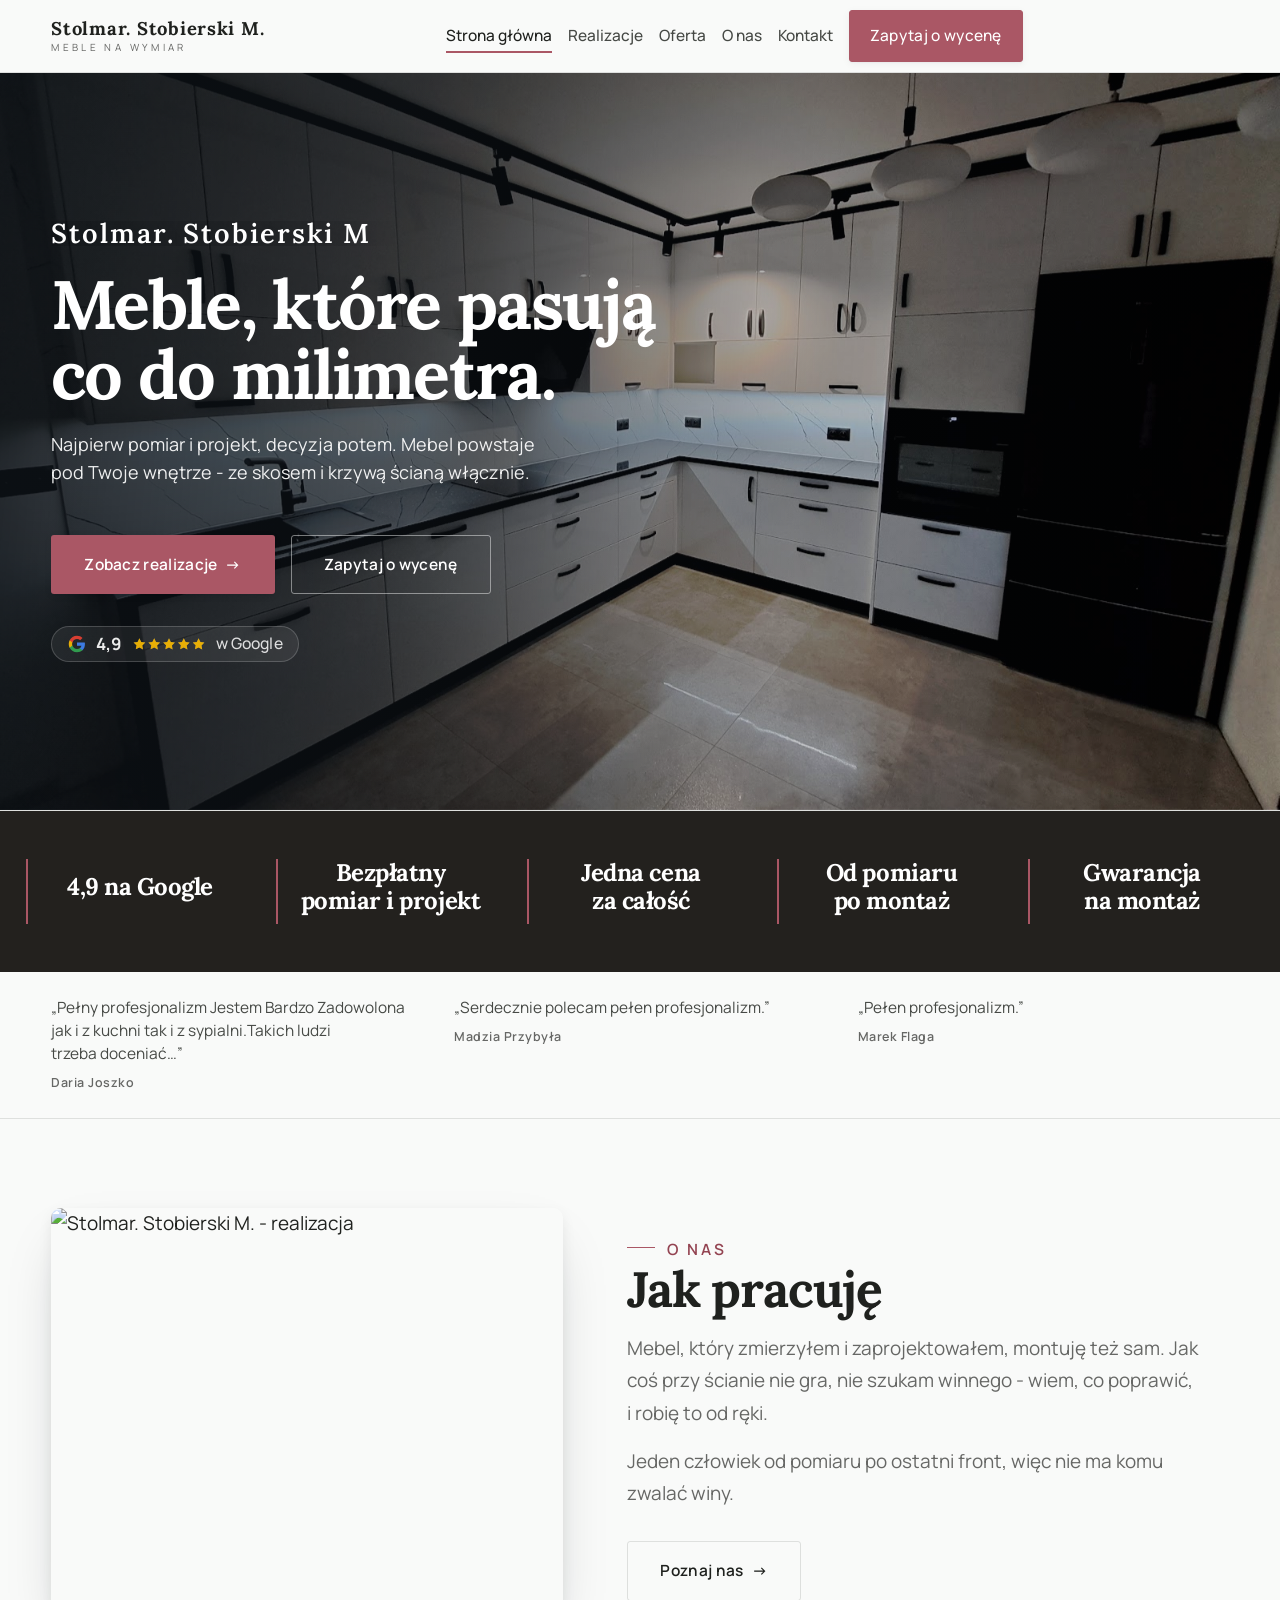
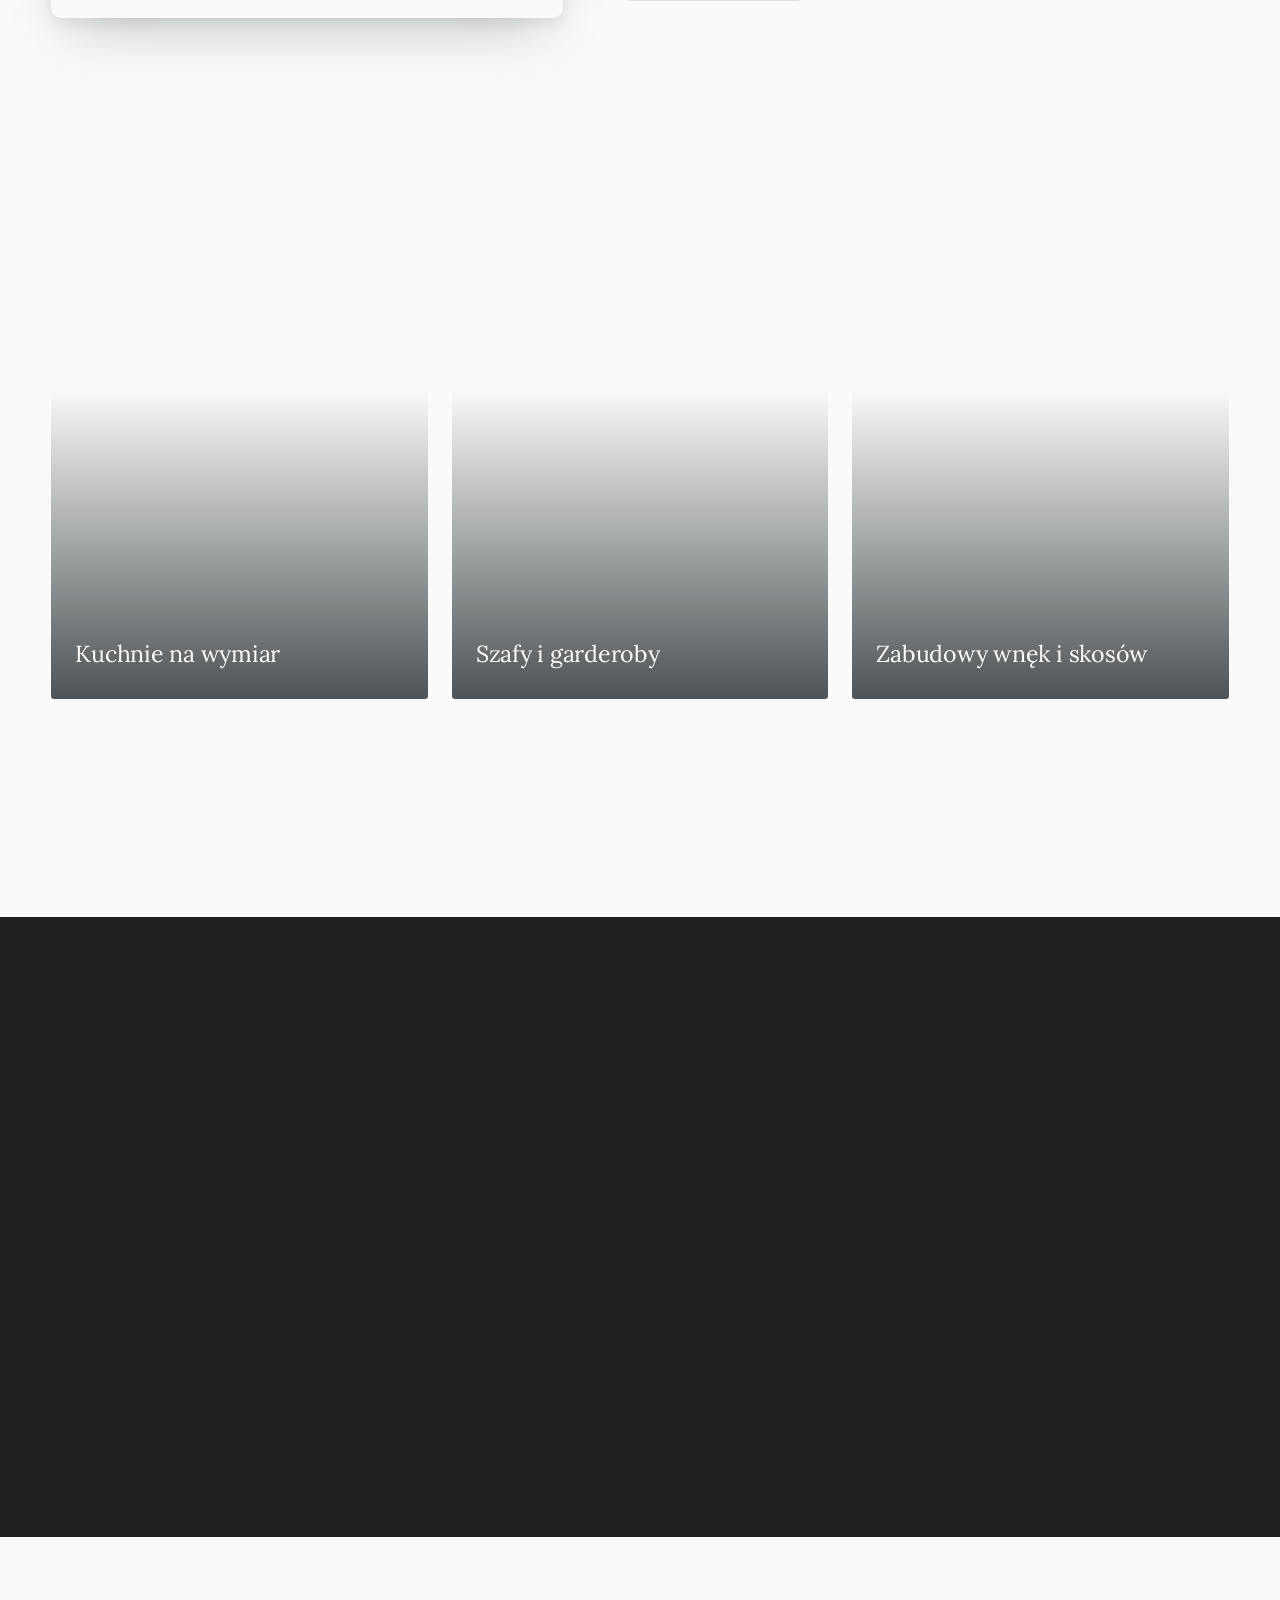
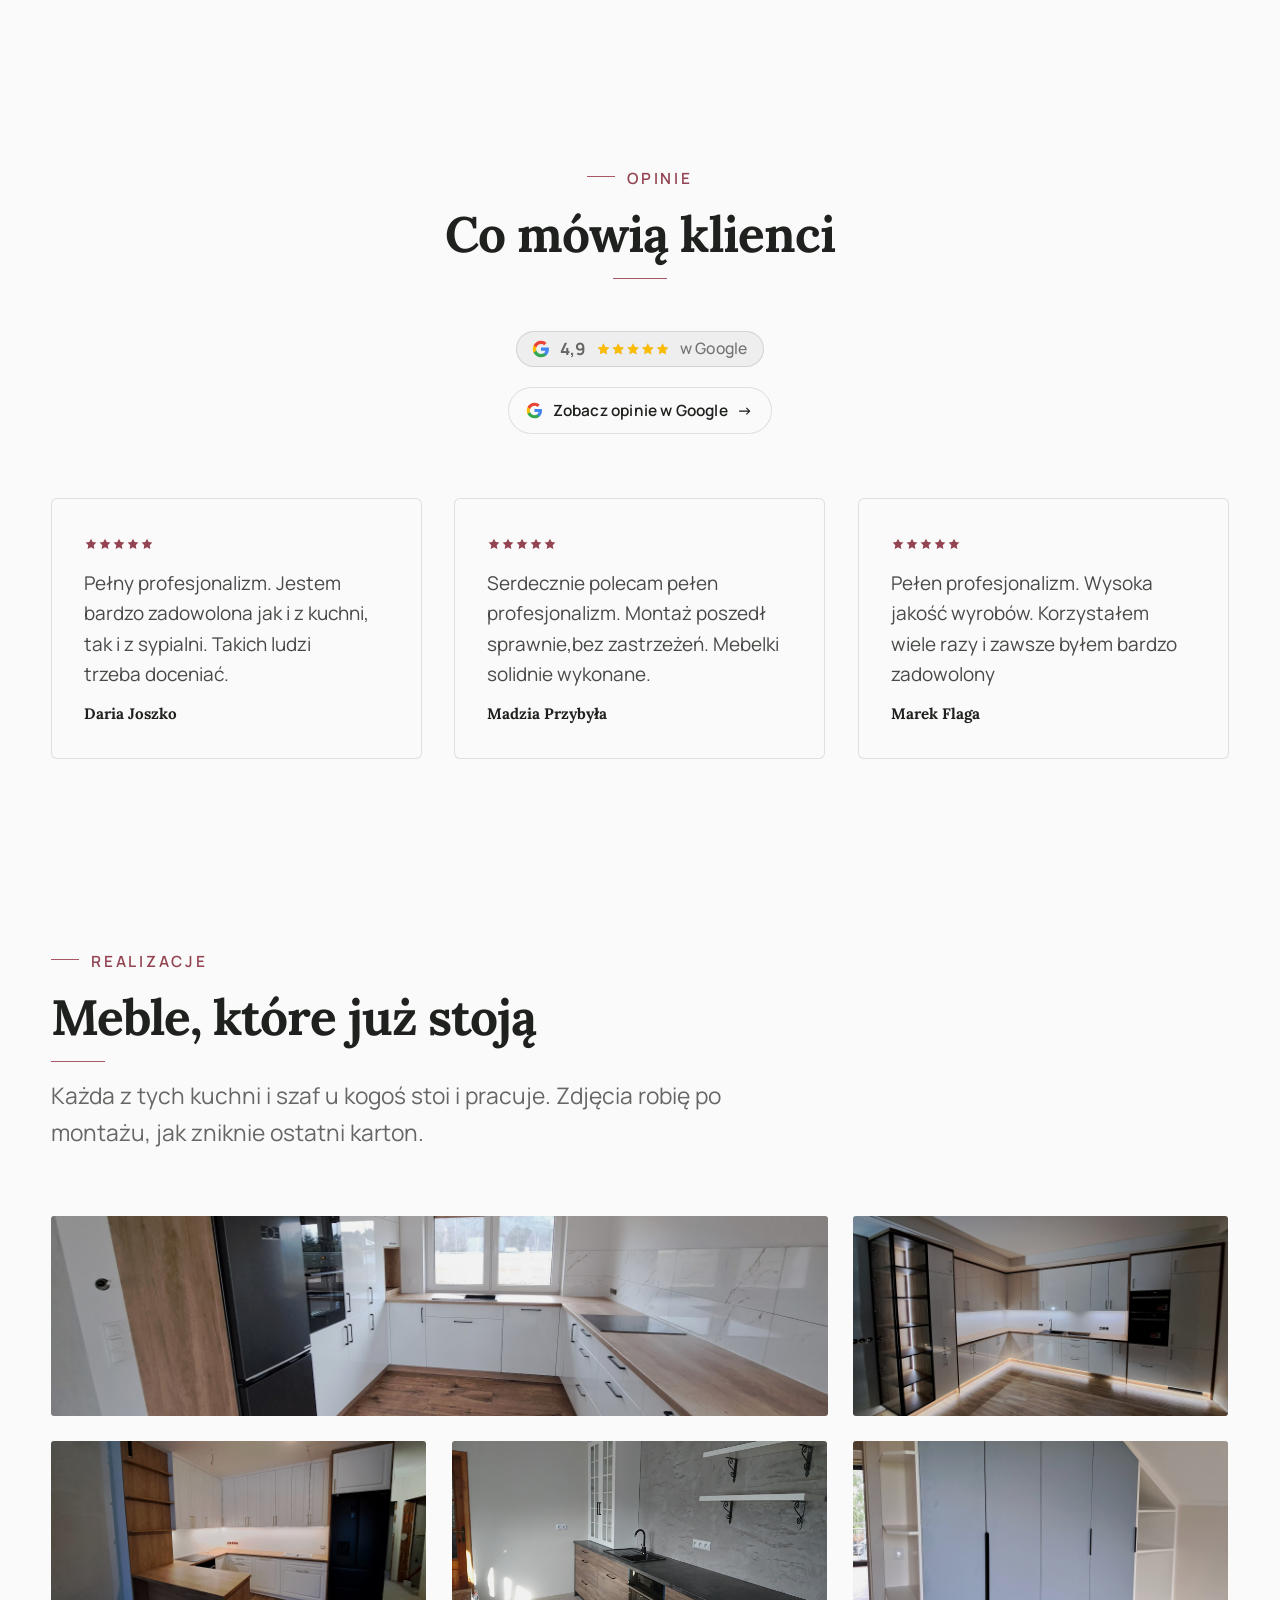
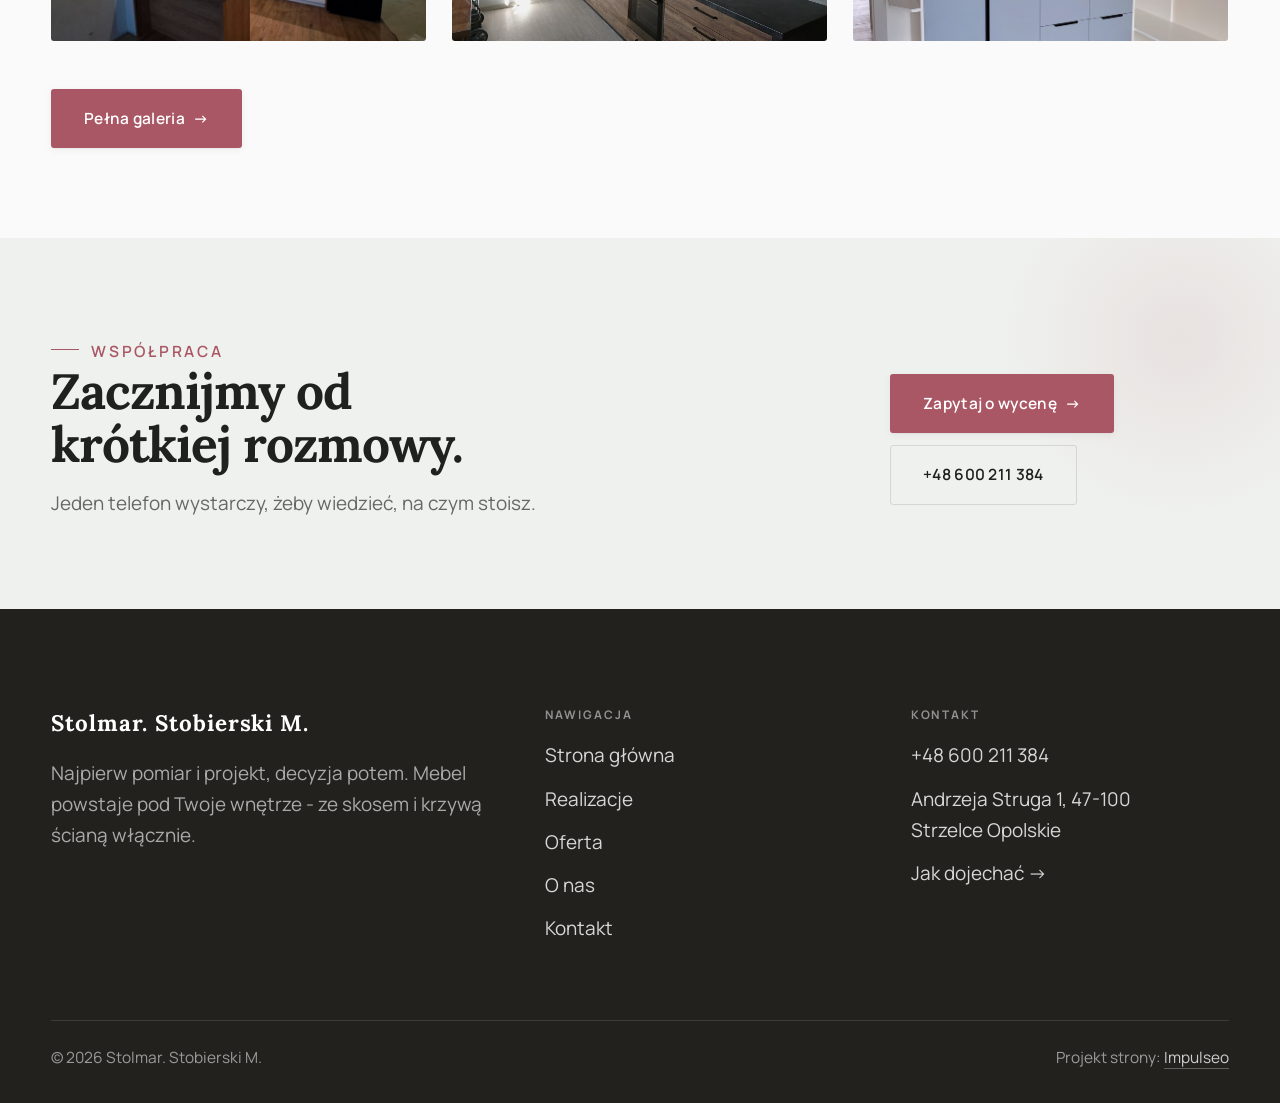
==== index.html @ 51c0a212 "Demo: Stolmar. Stobierski M. — meble na wymiar (Strzelce Opolskie)" ====
<!DOCTYPE html>
<html lang="pl">
<head>
<meta charset="UTF-8">
<meta name="viewport" content="width=device-width, initial-scale=1.0">
<title>Stolmar. Stobierski M. - meble na wymiar, kuchnie i szafy</title>
<meta name="description" content="Meble na wymiar w Strzelcach Opolskich: kuchnie, szafy i zabudowy pod Twoje wnętrze. Bezpłatny pomiar i projekt, jedna cena, montaż z gwarancją. Zadzwoń: 600 211 384.">
<link rel="canonical" href="https://impulseo-pl.github.io/stolmar-stobierski-m/">
<meta name="robots" content="noindex, nofollow">
<meta property="og:type" content="website">
<meta property="og:locale" content="pl_PL">
<meta property="og:site_name" content="Stolmar. Stobierski M.">
<meta property="og:title" content="Stolmar. Stobierski M. - meble na wymiar, kuchnie i szafy">
<meta property="og:description" content="Meble na wymiar w Strzelcach Opolskich: kuchnie, szafy i zabudowy pod Twoje wnętrze. Bezpłatny pomiar i projekt, jedna cena, montaż z gwarancją. Zadzwoń: 600 211 384.">
<meta property="og:url" content="https://impulseo-pl.github.io/stolmar-stobierski-m/">
<meta property="og:image" content="https://impulseo-pl.github.io/stolmar-stobierski-m/img/og.jpg">
<meta property="og:image:width" content="1200">
<meta property="og:image:height" content="630">
<meta name="twitter:card" content="summary_large_image">
<script type="application/ld+json">{"@context": "https://schema.org", "@type": "HomeAndConstructionBusiness", "name": "Stolmar. Stobierski M.", "url": "https://impulseo-pl.github.io/stolmar-stobierski-m/", "telephone": "+48600211384", "image": "https://impulseo-pl.github.io/stolmar-stobierski-m/img/og.jpg", "areaServed": "Strzelce Opolskie"}</script>
<link rel="preconnect" href="https://fonts.googleapis.com">
<link rel="preconnect" href="https://fonts.gstatic.com" crossorigin>
<link href="https://fonts.googleapis.com/css2?family=Lora:wght@500;600;700&family=Manrope:wght@400;500;600&display=swap" rel="stylesheet">
<link rel="stylesheet" href="assets/styles.css?v=a7d477df">
</head>
<body>

<header class="nav">
  <div class="wrap nav-inner">
    <a class="brand" href="index.html"><span class="name">Stolmar. Stobierski M.</span><span class="sub">Meble na wymiar</span></a>
    <nav class="nav-links">
      <a href="index.html" class="active" aria-current="page">Strona główna</a>
      <a href="realizacje.html">Realizacje</a>
      <a href="oferta.html">Oferta</a>
      <a href="o-nas.html">O nas</a>
      <a href="kontakt.html">Kontakt</a>
      <a href="kontakt.html" class="btn btn-accent">Zapytaj o wycenę</a>
    </nav>
    <button class="nav-toggle" aria-label="Menu"><span></span><span></span><span></span></button>
  </div>
</header>

<main>
<section class="hero-cine">
  <img src="img/hero.jpg" fetchpriority="high" data-rotate="img/g14.jpg" alt="Stolmar. Stobierski M. - Meble, które pasują co do milimetra. " width="1600" height="1200">
  <div class="wrap">
    <div class="hero-copy">
      <div class="brandmark bm-s"><span class="bm-line"><span>Stolmar. Stobierski M</span></span></div>
      <h1>Meble, które pasują co do milimetra. </h1>
      <p class="lead">Najpierw pomiar i projekt, decyzja potem. Mebel powstaje pod Twoje wnętrze - ze skosem i krzywą ścianą włącznie.</p>
      <div class="hero-actions">
        <a href="realizacje.html" class="btn btn-accent">Zobacz realizacje <span class="arr">→</span></a>
        <a href="kontakt.html" class="btn btn-ghost btn-on-dark">Zapytaj o wycenę</a>
      </div>
      <div style="margin-top:var(--space-6);color:#fff;font-weight:600;letter-spacing:.02em;opacity:.92"><span class="g-badge"><svg class="gb-ico" viewBox="0 0 24 24" width="18" height="18" aria-hidden="true"><path fill="#4285F4" d="M22.56 12.25c0-.78-.07-1.53-.2-2.25H12v4.26h5.92c-.26 1.37-1.04 2.53-2.21 3.31v2.77h3.57c2.08-1.92 3.28-4.74 3.28-8.09z"/><path fill="#34A853" d="M12 23c2.97 0 5.46-.98 7.28-2.66l-3.57-2.77c-.98.66-2.23 1.06-3.71 1.06-2.86 0-5.29-1.93-6.16-4.53H2.18v2.84C3.99 20.53 7.7 23 12 23z"/><path fill="#FBBC05" d="M5.84 14.09c-.22-.66-.35-1.36-.35-2.09s.13-1.43.35-2.09V7.07H2.18C1.43 8.55 1 10.22 1 12s.43 3.45 1.18 4.93l2.85-2.22.81-.62z"/><path fill="#EA4335" d="M12 5.38c1.62 0 3.06.56 4.21 1.64l3.15-3.15C17.45 2.09 14.97 1 12 1 7.7 1 3.99 3.47 2.18 7.07l3.66 2.84c.87-2.6 3.3-4.53 6.16-4.53z"/></svg><b class="gb-ocena">4,9</b><svg class="gb-stars" viewBox="0 0 90 18" width="74" height="14.8" aria-hidden="true"><g fill="currentColor" opacity=".26"><path transform="translate(0,0)" d="M9 1.6l2.2 4.46 4.92.72-3.56 3.47.84 4.9L9 12.74l-4.4 2.31.84-4.9L1.88 6.68l4.92-.72L9 1.6Z"/><path transform="translate(18,0)" d="M9 1.6l2.2 4.46 4.92.72-3.56 3.47.84 4.9L9 12.74l-4.4 2.31.84-4.9L1.88 6.68l4.92-.72L9 1.6Z"/><path transform="translate(36,0)" d="M9 1.6l2.2 4.46 4.92.72-3.56 3.47.84 4.9L9 12.74l-4.4 2.31.84-4.9L1.88 6.68l4.92-.72L9 1.6Z"/><path transform="translate(54,0)" d="M9 1.6l2.2 4.46 4.92.72-3.56 3.47.84 4.9L9 12.74l-4.4 2.31.84-4.9L1.88 6.68l4.92-.72L9 1.6Z"/><path transform="translate(72,0)" d="M9 1.6l2.2 4.46 4.92.72-3.56 3.47.84 4.9L9 12.74l-4.4 2.31.84-4.9L1.88 6.68l4.92-.72L9 1.6Z"/></g><clipPath id="gs980"><rect x="0" y="0" width="88.2" height="18"/></clipPath><g fill="#FBBC04" clip-path="url(#gs980)"><path transform="translate(0,0)" d="M9 1.6l2.2 4.46 4.92.72-3.56 3.47.84 4.9L9 12.74l-4.4 2.31.84-4.9L1.88 6.68l4.92-.72L9 1.6Z"/><path transform="translate(18,0)" d="M9 1.6l2.2 4.46 4.92.72-3.56 3.47.84 4.9L9 12.74l-4.4 2.31.84-4.9L1.88 6.68l4.92-.72L9 1.6Z"/><path transform="translate(36,0)" d="M9 1.6l2.2 4.46 4.92.72-3.56 3.47.84 4.9L9 12.74l-4.4 2.31.84-4.9L1.88 6.68l4.92-.72L9 1.6Z"/><path transform="translate(54,0)" d="M9 1.6l2.2 4.46 4.92.72-3.56 3.47.84 4.9L9 12.74l-4.4 2.31.84-4.9L1.88 6.68l4.92-.72L9 1.6Z"/><path transform="translate(72,0)" d="M9 1.6l2.2 4.46 4.92.72-3.56 3.47.84 4.9L9 12.74l-4.4 2.31.84-4.9L1.88 6.68l4.92-.72L9 1.6Z"/></g></svg><span class="gb-txt">w Google</span></span></div>
    </div>
  </div>
</section>
<section class="strip n-5" style="padding-block:0">
  <div class="wrap">
    <div class="item reveal"><div class="k">4,9 na Google</div><div class="v"></div></div>
    <div class="item reveal"><div class="k">Bezpłatny pomiar i projekt</div><div class="v"></div></div>
    <div class="item reveal"><div class="k">Jedna cena za całość</div><div class="v"></div></div>
    <div class="item reveal"><div class="k">Od pomiaru po montaż</div><div class="v"></div></div>
    <div class="item reveal"><div class="k">Gwarancja na montaż</div><div class="v"></div></div>
  </div>
</section>
<section class="opinie-mini" aria-label="Opinie klientów">
  <div class="wrap">
    <div class="om-row">
      <div class="om-item reveal"><blockquote>„Pełny profesjonalizm Jestem Bardzo Zadowolona jak i z kuchni tak i z sypialni.Takich ludzi trzeba doceniać…”</blockquote><span class="om-autor">Daria Joszko</span></div>
      <div class="om-item reveal"><blockquote>„Serdecznie polecam pełen profesjonalizm.”</blockquote><span class="om-autor">Madzia Przybyła</span></div>
      <div class="om-item reveal"><blockquote>„Pełen profesjonalizm.”</blockquote><span class="om-autor">Marek Flaga</span></div>
    </div>
  </div>
</section>
<section>
  <div class="wrap split">
    <div class="split-art reveal"><img src="img/g8.jpg" alt="Stolmar. Stobierski M. - realizacja" loading="lazy" width="1600" height="1066" decoding="async"></div>
    <div class="split-copy reveal">
      <span class="eyebrow">O nas</span>
      <h2>Jak pracuję</h2>
      <p class="muted">Mebel, który zmierzyłem i zaprojektowałem, montuję też sam. Jak coś przy ścianie nie gra, nie szukam winnego - wiem, co poprawić, i robię to od ręki.</p>
      <p class="muted">Jeden człowiek od pomiaru po ostatni front, więc nie ma komu zwalać winy.</p>
      <a href="o-nas.html" class="btn btn-ghost">Poznaj nas <span class="arr">→</span></a>
    </div>
  </div>
</section>
<section class="gateways-band">
  <div class="wrap">
    <div class="gateways">
      <a href="oferta.html" class="gateway reveal"><img src="img/g9.jpg" alt="Kuchnie na wymiar" loading="lazy" width="1600" height="1068" decoding="async"><span class="g-ttl">Kuchnie na wymiar</span></a>
      <a href="oferta.html" class="gateway reveal"><img src="img/g10.jpg" alt="Szafy i garderoby" loading="lazy" width="1600" height="1066" decoding="async"><span class="g-ttl">Szafy i garderoby</span></a>
      <a href="oferta.html" class="gateway reveal"><img src="img/g11.jpg" alt="Zabudowy wnęk i skosów" loading="lazy" width="1600" height="1068" decoding="async"><span class="g-ttl">Zabudowy wnęk i skosów</span></a>
    </div>
  </div>
</section>
<section class="stopklatka" aria-hidden="true">
  <div class="stk-bg" style="background-image:url(img/g12.jpg)"></div>
</section>
<section class="opinie">
  <div class="wrap">
    <div class="head center reveal">
      <span class="eyebrow">Opinie</span>
      <h2>Co mówią klienci</h2>
    </div>
    <p class="op-meta reveal"><span class="g-badge"><svg class="gb-ico" viewBox="0 0 24 24" width="18" height="18" aria-hidden="true"><path fill="#4285F4" d="M22.56 12.25c0-.78-.07-1.53-.2-2.25H12v4.26h5.92c-.26 1.37-1.04 2.53-2.21 3.31v2.77h3.57c2.08-1.92 3.28-4.74 3.28-8.09z"/><path fill="#34A853" d="M12 23c2.97 0 5.46-.98 7.28-2.66l-3.57-2.77c-.98.66-2.23 1.06-3.71 1.06-2.86 0-5.29-1.93-6.16-4.53H2.18v2.84C3.99 20.53 7.7 23 12 23z"/><path fill="#FBBC05" d="M5.84 14.09c-.22-.66-.35-1.36-.35-2.09s.13-1.43.35-2.09V7.07H2.18C1.43 8.55 1 10.22 1 12s.43 3.45 1.18 4.93l2.85-2.22.81-.62z"/><path fill="#EA4335" d="M12 5.38c1.62 0 3.06.56 4.21 1.64l3.15-3.15C17.45 2.09 14.97 1 12 1 7.7 1 3.99 3.47 2.18 7.07l3.66 2.84c.87-2.6 3.3-4.53 6.16-4.53z"/></svg><b class="gb-ocena">4,9</b><svg class="gb-stars" viewBox="0 0 90 18" width="74" height="14.8" aria-hidden="true"><g fill="currentColor" opacity=".26"><path transform="translate(0,0)" d="M9 1.6l2.2 4.46 4.92.72-3.56 3.47.84 4.9L9 12.74l-4.4 2.31.84-4.9L1.88 6.68l4.92-.72L9 1.6Z"/><path transform="translate(18,0)" d="M9 1.6l2.2 4.46 4.92.72-3.56 3.47.84 4.9L9 12.74l-4.4 2.31.84-4.9L1.88 6.68l4.92-.72L9 1.6Z"/><path transform="translate(36,0)" d="M9 1.6l2.2 4.46 4.92.72-3.56 3.47.84 4.9L9 12.74l-4.4 2.31.84-4.9L1.88 6.68l4.92-.72L9 1.6Z"/><path transform="translate(54,0)" d="M9 1.6l2.2 4.46 4.92.72-3.56 3.47.84 4.9L9 12.74l-4.4 2.31.84-4.9L1.88 6.68l4.92-.72L9 1.6Z"/><path transform="translate(72,0)" d="M9 1.6l2.2 4.46 4.92.72-3.56 3.47.84 4.9L9 12.74l-4.4 2.31.84-4.9L1.88 6.68l4.92-.72L9 1.6Z"/></g><clipPath id="gs980"><rect x="0" y="0" width="88.2" height="18"/></clipPath><g fill="#FBBC04" clip-path="url(#gs980)"><path transform="translate(0,0)" d="M9 1.6l2.2 4.46 4.92.72-3.56 3.47.84 4.9L9 12.74l-4.4 2.31.84-4.9L1.88 6.68l4.92-.72L9 1.6Z"/><path transform="translate(18,0)" d="M9 1.6l2.2 4.46 4.92.72-3.56 3.47.84 4.9L9 12.74l-4.4 2.31.84-4.9L1.88 6.68l4.92-.72L9 1.6Z"/><path transform="translate(36,0)" d="M9 1.6l2.2 4.46 4.92.72-3.56 3.47.84 4.9L9 12.74l-4.4 2.31.84-4.9L1.88 6.68l4.92-.72L9 1.6Z"/><path transform="translate(54,0)" d="M9 1.6l2.2 4.46 4.92.72-3.56 3.47.84 4.9L9 12.74l-4.4 2.31.84-4.9L1.88 6.68l4.92-.72L9 1.6Z"/><path transform="translate(72,0)" d="M9 1.6l2.2 4.46 4.92.72-3.56 3.47.84 4.9L9 12.74l-4.4 2.31.84-4.9L1.88 6.68l4.92-.72L9 1.6Z"/></g></svg><span class="gb-txt">w Google</span></span></p>
    <p class="op-meta reveal"><a class="op-google" href="https://www.google.com/maps?cid=3267728676306124182" target="_blank" rel="noopener"><svg class="op-g-ico" viewBox="0 0 24 24" width="17" height="17" aria-hidden="true"><path fill="#4285F4" d="M22.56 12.25c0-.78-.07-1.53-.2-2.25H12v4.26h5.92c-.26 1.37-1.04 2.53-2.21 3.31v2.77h3.57c2.08-1.92 3.28-4.74 3.28-8.09z"/><path fill="#34A853" d="M12 23c2.97 0 5.46-.98 7.28-2.66l-3.57-2.77c-.98.66-2.23 1.06-3.71 1.06-2.86 0-5.29-1.93-6.16-4.53H2.18v2.84C3.99 20.53 7.7 23 12 23z"/><path fill="#FBBC05" d="M5.84 14.09c-.22-.66-.35-1.36-.35-2.09s.13-1.43.35-2.09V7.07H2.18C1.43 8.55 1 10.22 1 12s.43 3.45 1.18 4.93l2.85-2.22.81-.62z"/><path fill="#EA4335" d="M12 5.38c1.62 0 3.06.56 4.21 1.64l3.15-3.15C17.45 2.09 14.97 1 12 1 7.7 1 3.99 3.47 2.18 7.07l3.66 2.84c.87-2.6 3.3-4.53 6.16-4.53z"/></svg><span>Zobacz opinie w Google</span><span class="arr">→</span></a></p>
    <div class="opinie-grid">
      <figure class="op-card reveal"><span class="op-star"><svg class="ico-star" width="14" height="14" viewBox="0 0 24 24" style="vertical-align:-2px" aria-hidden="true"><path d="M12 2.8l2.85 5.8 6.4.93-4.63 4.5 1.1 6.37L12 17.4l-5.72 3 1.1-6.37-4.63-4.5 6.4-.93L12 2.8Z" fill="currentColor"/></svg><svg class="ico-star" width="14" height="14" viewBox="0 0 24 24" style="vertical-align:-2px" aria-hidden="true"><path d="M12 2.8l2.85 5.8 6.4.93-4.63 4.5 1.1 6.37L12 17.4l-5.72 3 1.1-6.37-4.63-4.5 6.4-.93L12 2.8Z" fill="currentColor"/></svg><svg class="ico-star" width="14" height="14" viewBox="0 0 24 24" style="vertical-align:-2px" aria-hidden="true"><path d="M12 2.8l2.85 5.8 6.4.93-4.63 4.5 1.1 6.37L12 17.4l-5.72 3 1.1-6.37-4.63-4.5 6.4-.93L12 2.8Z" fill="currentColor"/></svg><svg class="ico-star" width="14" height="14" viewBox="0 0 24 24" style="vertical-align:-2px" aria-hidden="true"><path d="M12 2.8l2.85 5.8 6.4.93-4.63 4.5 1.1 6.37L12 17.4l-5.72 3 1.1-6.37-4.63-4.5 6.4-.93L12 2.8Z" fill="currentColor"/></svg><svg class="ico-star" width="14" height="14" viewBox="0 0 24 24" style="vertical-align:-2px" aria-hidden="true"><path d="M12 2.8l2.85 5.8 6.4.93-4.63 4.5 1.1 6.37L12 17.4l-5.72 3 1.1-6.37-4.63-4.5 6.4-.93L12 2.8Z" fill="currentColor"/></svg></span><blockquote>Pełny profesjonalizm. Jestem bardzo zadowolona jak i z kuchni, tak i z sypialni. Takich ludzi trzeba doceniać.</blockquote><span class="op-autor">Daria Joszko</span></figure>
      <figure class="op-card reveal"><span class="op-star"><svg class="ico-star" width="14" height="14" viewBox="0 0 24 24" style="vertical-align:-2px" aria-hidden="true"><path d="M12 2.8l2.85 5.8 6.4.93-4.63 4.5 1.1 6.37L12 17.4l-5.72 3 1.1-6.37-4.63-4.5 6.4-.93L12 2.8Z" fill="currentColor"/></svg><svg class="ico-star" width="14" height="14" viewBox="0 0 24 24" style="vertical-align:-2px" aria-hidden="true"><path d="M12 2.8l2.85 5.8 6.4.93-4.63 4.5 1.1 6.37L12 17.4l-5.72 3 1.1-6.37-4.63-4.5 6.4-.93L12 2.8Z" fill="currentColor"/></svg><svg class="ico-star" width="14" height="14" viewBox="0 0 24 24" style="vertical-align:-2px" aria-hidden="true"><path d="M12 2.8l2.85 5.8 6.4.93-4.63 4.5 1.1 6.37L12 17.4l-5.72 3 1.1-6.37-4.63-4.5 6.4-.93L12 2.8Z" fill="currentColor"/></svg><svg class="ico-star" width="14" height="14" viewBox="0 0 24 24" style="vertical-align:-2px" aria-hidden="true"><path d="M12 2.8l2.85 5.8 6.4.93-4.63 4.5 1.1 6.37L12 17.4l-5.72 3 1.1-6.37-4.63-4.5 6.4-.93L12 2.8Z" fill="currentColor"/></svg><svg class="ico-star" width="14" height="14" viewBox="0 0 24 24" style="vertical-align:-2px" aria-hidden="true"><path d="M12 2.8l2.85 5.8 6.4.93-4.63 4.5 1.1 6.37L12 17.4l-5.72 3 1.1-6.37-4.63-4.5 6.4-.93L12 2.8Z" fill="currentColor"/></svg></span><blockquote>Serdecznie polecam pełen profesjonalizm. Montaż poszedł sprawnie,bez zastrzeżeń. Mebelki solidnie wykonane.</blockquote><span class="op-autor">Madzia Przybyła</span></figure>
      <figure class="op-card reveal"><span class="op-star"><svg class="ico-star" width="14" height="14" viewBox="0 0 24 24" style="vertical-align:-2px" aria-hidden="true"><path d="M12 2.8l2.85 5.8 6.4.93-4.63 4.5 1.1 6.37L12 17.4l-5.72 3 1.1-6.37-4.63-4.5 6.4-.93L12 2.8Z" fill="currentColor"/></svg><svg class="ico-star" width="14" height="14" viewBox="0 0 24 24" style="vertical-align:-2px" aria-hidden="true"><path d="M12 2.8l2.85 5.8 6.4.93-4.63 4.5 1.1 6.37L12 17.4l-5.72 3 1.1-6.37-4.63-4.5 6.4-.93L12 2.8Z" fill="currentColor"/></svg><svg class="ico-star" width="14" height="14" viewBox="0 0 24 24" style="vertical-align:-2px" aria-hidden="true"><path d="M12 2.8l2.85 5.8 6.4.93-4.63 4.5 1.1 6.37L12 17.4l-5.72 3 1.1-6.37-4.63-4.5 6.4-.93L12 2.8Z" fill="currentColor"/></svg><svg class="ico-star" width="14" height="14" viewBox="0 0 24 24" style="vertical-align:-2px" aria-hidden="true"><path d="M12 2.8l2.85 5.8 6.4.93-4.63 4.5 1.1 6.37L12 17.4l-5.72 3 1.1-6.37-4.63-4.5 6.4-.93L12 2.8Z" fill="currentColor"/></svg><svg class="ico-star" width="14" height="14" viewBox="0 0 24 24" style="vertical-align:-2px" aria-hidden="true"><path d="M12 2.8l2.85 5.8 6.4.93-4.63 4.5 1.1 6.37L12 17.4l-5.72 3 1.1-6.37-4.63-4.5 6.4-.93L12 2.8Z" fill="currentColor"/></svg></span><blockquote>Pełen profesjonalizm. Wysoka jakość wyrobów. Korzystałem wiele razy i zawsze byłem bardzo zadowolony</blockquote><span class="op-autor">Marek Flaga</span></figure>
    </div>
  </div>
</section>
<section>
  <div class="wrap">
    <div class="head reveal">
      <span class="eyebrow">Realizacje</span>
      <h2>Meble, które już stoją</h2>
      <p>Każda z tych kuchni i szaf u kogoś stoi i pracuje. Zdjęcia robię po montażu, jak zniknie ostatni karton.</p>
    </div>
    <div class="gallery">
      <div class="tile t-two3 reveal"><img src="img/g1.jpg" alt="Stolmar. Stobierski M." loading="lazy" width="1600" height="1200" decoding="async"></div>
      <div class="tile t-third reveal"><img src="img/g2.jpg" alt="Stolmar. Stobierski M." loading="lazy" width="1600" height="1200" decoding="async"></div>
      <div class="tile t-third reveal"><img src="img/g3.jpg" alt="Stolmar. Stobierski M." loading="lazy" width="1600" height="1200" decoding="async"></div>
      <div class="tile t-third reveal"><img src="img/g4.jpg" alt="Stolmar. Stobierski M." loading="lazy" width="1600" height="900" decoding="async"></div>
      <div class="tile t-third reveal"><img src="img/g5.jpg" alt="Stolmar. Stobierski M." loading="lazy" width="1600" height="2133" decoding="async"></div>
    </div>
    <div style="margin-top:var(--space-7)" class="reveal"><a href="realizacje.html" class="btn btn-accent">Pełna galeria <span class="arr">→</span></a></div>
  </div>
</section>
<section class="cta">
  <div class="wrap">
    <div class="reveal">
      <span class="eyebrow">Współpraca</span>
      <h2>Zacznijmy od krótkiej rozmowy.</h2>
      <p>Jeden telefon wystarczy, żeby wiedzieć, na czym stoisz.</p>
    </div>
    <div class="cta-actions reveal">
      <a href="kontakt.html" class="btn btn-light">Zapytaj o wycenę <span class="arr">→</span></a>
      <a href="tel:+48600211384" class="btn btn-ghost btn-ghost-cta">+48 600 211 384</a>
    </div>
  </div>
</section>
</main>

<footer>
  <div class="wrap">
    <div class="foot-grid">
      <div class="foot-brand">
        <div class="name">Stolmar. Stobierski M.</div>
        <p>Najpierw pomiar i projekt, decyzja potem. Mebel powstaje pod Twoje wnętrze - ze skosem i krzywą ścianą włącznie.</p>
      </div>
      <div class="foot-col">
        <h4>Nawigacja</h4>
        <a href="index.html">Strona główna</a>
        <a href="realizacje.html">Realizacje</a>
        <a href="oferta.html">Oferta</a>
        <a href="o-nas.html">O nas</a>
        <a href="kontakt.html">Kontakt</a>
      </div>
      <div class="foot-col">
        <h4>Kontakt</h4>
        <a href="tel:+48600211384">+48 600 211 384</a>
        <p>Andrzeja Struga 1, 47-100 Strzelce Opolskie</p>
        <a href="https://www.google.com/maps?cid=3267728676306124182" target="_blank" rel="noopener">Jak dojechać →</a>
      </div>
    </div>
    <div class="foot-bot">
      <span>© 2026 Stolmar. Stobierski M.</span>
      <span>Projekt strony: <a class="foot-credit" href="https://impulseo.pl" target="_blank" rel="noopener">Impulseo</a></span>
    </div>
  </div>
</footer>
<div class="sticky-reserve"><a class="sr-book" href="kontakt.html">Zapytaj o wycenę</a><a class="sr-call" href="tel:+48600211384" aria-label="Zadzwoń"><svg class="ico-tel" width="16" height="16" viewBox="0 0 24 24" fill="none" aria-hidden="true"><path d="M6.6 10.8a15.5 15.5 0 0 0 6.6 6.6l2.2-2.2a1 1 0 0 1 1-.24 11.4 11.4 0 0 0 3.6.58 1 1 0 0 1 1 1V20a1 1 0 0 1-1 1A17 17 0 0 1 3 4a1 1 0 0 1 1-1h3.5a1 1 0 0 1 1 1c0 1.25.2 2.46.58 3.6a1 1 0 0 1-.25 1l-2.23 2.2Z" fill="currentColor"/></svg></a></div>
<div class="demo-wazne" data-do="2026-08-20" data-cykl="3" hidden><svg class="dw-ico" width="13" height="13" viewBox="0 0 24 24" fill="none" aria-hidden="true"><circle cx="12" cy="12" r="8.6" stroke="currentColor" stroke-width="1.8"/><path d="M12 7.2V12l3.3 2" stroke="currentColor" stroke-width="1.8" stroke-linecap="round"/></svg><span class="dw-txt"></span></div>

<script src="assets/main.js"></script>
</body>
</html>
---- assets/styles.css ----
/* ============================================================
   STOLBASZ — premium, architektoniczny B2B fit-out
   Jasna paleta, zero brązu. System wg premium-web-craft.
   Projekt strony: Impulseo (impulseo.pl)
   ============================================================ */

:root{
  /* PALETA — jasna, architektoniczna, chłodna */
  --paper:#F3F1EC;          /* główne tło */
  --paper-2:#E6E3DB;        /* sekcje alternatywne (chłodny jasny szary) */
  --paper-3:#E6E3DB;        /* delikatne wypełnienia */
  --ink:#23211E;            /* tekst główny — chłodny grafit */
  --ink-soft:#43403A;       /* nagłówki drugorzędne */
  --muted:#87837A;          /* tekst poboczny */
  --line:rgba(35,33,30,.12);/* hairline */
  --accent:#8A6B3C;         /* stonowany petrol-slate — jedyny akcent */
  --accent-d:#6E5430;
  --accent-soft:rgba(138,107,60,.10);
  --dark:#23211E;           /* sekcje ciemne (stopka/CTA) */

  /* HOVER ZDJĘĆ — JEDEN standard dla całego silnika (decyzja K. 04.08.2026, artefakt z wariantami).
     AKTUALNE (K.+Szymon 09.08.2026, wybór z artefaktu 6 wariantów): zoom 1.05 przy 1.4s -
     przy tak długim czasie mocniejszy kadr NIE skacze, tylko „oddycha". Poprzedni standard
     (1.02 / .55s z 04.08) odbierany jako dynamiczny i szybki.
     Spoczynek lekko przygaszony, ale TYLKO tam, gdzie jest mysz (@media hover:hover) —
     na telefonie zdjęcia zostają w pełnej jasności. */
  --img-zoom:1.05;                   /* K.+Szymon 09.08: wariant F z artefaktu porównawczego */
  --img-rest:brightness(.95) saturate(.99);
  --img-hot:brightness(1.06) saturate(1.05);
  --img-dur:1.4s;                    /* K.+Szymon 09.08 (wariant F): powoli = elegancko */
  --img-ease:cubic-bezier(.16,.84,.44,1);  /* miękki ogon, efekt „oddychania" */

  /* ODSTĘPY — skala 4/8 */
  --space-1:4px; --space-2:8px; --space-3:12px; --space-4:16px; --space-5:24px;
  --space-6:32px; --space-7:48px; --space-8:64px; --space-9:96px; --space-10:128px;

  /* TYPOGRAFIA — fluid clamp() (skala podbita 16.07.2026: większe, czytelniejsze litery — uwaga Adama) */
  --text-sm:clamp(.9rem,.87rem + .12vw,1rem);
  --text-base:clamp(1.08rem,1.04rem + .18vw,1.2rem);
  --text-lg:clamp(1.24rem,1.15rem + .34vw,1.44rem);
  --text-h3:clamp(1.34rem,1.22rem + .55vw,1.66rem);
  --text-h2:clamp(2.1rem,1.66rem + 2.1vw,3.1rem);
  --text-h1:clamp(2.9rem,2.1rem + 4vw,5.1rem);

  /* PROMIENIE — architektoniczne, raczej ostre */
  --r-sm:3px; --r-md:6px; --r-lg:10px;

  /* RUCH */
  --ease:cubic-bezier(.25,.46,.45,.94); --dur:.24s;

  /* CIENIE — miękkie, warstwowe */
  --sh-sm:0 1px 2px rgba(16,24,32,.04), 0 2px 8px rgba(16,24,32,.05);
  --sh-md:0 2px 6px rgba(16,24,32,.05), 0 12px 28px -8px rgba(16,24,32,.12);
  --sh-lg:0 6px 14px rgba(16,24,32,.07), 0 26px 56px -18px rgba(16,24,32,.22);

  --hairline:1px solid var(--line);

  --font-display:'Lora',serif;
  --font-body:'Manrope',sans-serif;
}

*{box-sizing:border-box;margin:0;padding:0}
html{scroll-behavior:smooth}
body{
  font-family:var(--font-body);
  font-size:var(--text-base);
  line-height:1.65;
  color:var(--ink);
  background:var(--paper);
  -webkit-font-smoothing:antialiased;
  text-rendering:optimizeLegibility;
}
img{max-width:100%;height:auto;display:block}  /* height:auto = width/height z atrybutów trzyma proporcje (TOP#12) */
a{color:inherit;text-decoration:none}

.wrap{width:min(92%,1180px);margin-inline:auto}
section{padding-block:clamp(52px,6.5vw,96px)}

h1,h2,h3{font-family:var(--font-display);font-weight:700;line-height:1.08;letter-spacing:-.02em;color:var(--ink)}
h1{font-size:var(--text-h1);letter-spacing:-.035em}
h2{font-size:var(--text-h2);letter-spacing:-.025em}
h3{font-size:var(--text-h3)}
/* MIARA — długość wiersza. WCAG 2.2 SC 1.4.8: max 80 znaków; Butterick: 45–90.
   68ch daje realnie 72–78 znaków polskiego tekstu, czyli z zapasem pod granicą.
   Wcześniej limit miał TYLKO <p> — <li>, <blockquote> i <dd> nie miały żadnego,
   i to jedyny powód, dla którego 23 bloki na dwóch oddanych stronach jadą po
   83–106 znaków w wierszu (pomiar 07.08.2026, bramka `miara`).
   ⚠️ Listy i definicje ograniczamy TYLKO bez klasy: `ul`/`ol` z klasą to u nas
   układ (siatki kafli, menu), a nie tekst ciągły — tam miarę wyznacza układ. */
/* 60ch, nie 68ch (K. 10.08): po zmianie fontów na węższe kroje (DM Sans i spółka)
   w 68ch mieściło się ~90 znaków - bramka pikselowa słusznie zgłaszała przekroczenie
   granicy 80. Pomiar na żywej przeglądarce: 60ch = 90 znaków, 53ch = ~78 znaków, czyli normę WCAG 1.4.8. */
:root{ --miara:53ch }
p{max-width:min(100%,var(--miara))}
blockquote,
ul:not([class])>li, ol:not([class])>li,
dl:not([class])>dd{max-width:min(100%,var(--miara))}

/* ⚠️ Świadomie BEZ wyjątku `.tile p,.card p,.svc p{max-width:none}`, choć nasuwa się sam:
   te akapity BYŁY już ograniczone (stare `p{max-width:65ch}`), więc „wyjątek" nie odblokowałby
   niczego nowego — tylko ROZLUŹNIŁ stan sprzed zmiany na wszystkich demach naraz.
   `figcaption` żadna z reguł wyżej nie dotyczy, więc też nie potrzebuje zwolnienia. */

/* ŁAMANIE. `balance` wyrównuje długości wierszy w nagłówku, `pretty` pilnuje ostatniego
   wiersza akapitu, żeby nie został w nim jeden wyraz. Obsługiwane od Chrome 117 /
   Safari 17.5; starsze przeglądarki po prostu ignorują tę własność.
   `text-wrap:pretty` nie występowało dotąd ANI RAZ w silniku ani w repo klientów. */
h1,h2,h3,.lead,.lede{text-wrap:balance}
p,li,blockquote,dd{text-wrap:pretty}

.eyebrow{
  font-family:var(--font-body);
  font-size:var(--text-sm);
  font-weight:600;
  letter-spacing:.18em;
  text-transform:uppercase;
  color:var(--accent);
  display:inline-flex;align-items:center;gap:var(--space-3);
}
/* flex:none + margin-top = kreska trzyma się PIERWSZEJ linii. Wcześniej align-items:center
   centrowało ją względem całego bloku i przy zawinięciu (długi kicker typu
   „…WNĘTRZ · LESZNO · OD 2019") druga linia lądowała z brzydkim wcięciem. */
.eyebrow{align-items:flex-start}
.eyebrow>*,.eyebrow{text-wrap:balance}   /* dlugi kicker lamal sie na sierote typu samo „2019" w drugiej linii */
.eyebrow::before{content:"";width:28px;height:1px;background:var(--accent);display:inline-block;flex:none;margin-top:.62em}

.muted{color:var(--muted)}
.lead{font-size:var(--text-lg);line-height:1.55;color:var(--ink-soft);max-width:50ch}

/* ---------- BUTTONS ---------- */
.btn{
  display:inline-flex;align-items:center;gap:var(--space-2);
  font-weight:600;font-size:var(--text-sm);letter-spacing:.02em;
  padding:var(--space-4) var(--space-6);
  border-radius:var(--r-sm);
  transition:transform var(--dur) var(--ease),box-shadow var(--dur) var(--ease),background var(--dur) var(--ease);
  cursor:pointer;border:1px solid transparent;
}
.btn-accent{background:var(--accent);color:#fff;box-shadow:var(--sh-sm)}
.btn-accent:hover{background:var(--accent-d);transform:translateY(-2px);box-shadow:var(--sh-md)}
.btn-accent:active{transform:translateY(0);box-shadow:var(--sh-sm)}
.btn-ghost{background:transparent;color:var(--ink);border-color:var(--line)}
.btn-ghost:hover{border-color:var(--accent);color:var(--accent);transform:translateY(-2px)}
.btn-light{background:#fff;color:var(--ink);box-shadow:var(--sh-sm)}
.btn-light:hover{transform:translateY(-2px);box-shadow:var(--sh-md)}
.btn .arr{transition:transform var(--dur) var(--ease)}
.btn:hover .arr{transform:translateX(4px)}

/* ---------- NAV ---------- */
.nav{
  position:sticky;top:0;z-index:50;
  background:color-mix(in srgb,var(--paper) 88%,transparent);
  backdrop-filter:saturate(140%) blur(10px);
  border-bottom:var(--hairline);
}
.nav-inner{display:flex;align-items:center;justify-content:space-between;gap:var(--space-5);height:72px}
/* ANTY-NACHODZENIE (K. 05.08.2026): długa nazwa firmy + przycisk z pełnym numerem nie mieściły się w pasku
   i flex ściskał linki PONIŻEJ ich treści - "Kontakt" wchodził na ramkę "Zadzwoń +48 ...". Teraz ustępuje
   nazwa marki (skrót wielokropkiem), a menu i przycisk nigdy się nie kurczą ani nie zachodzą na siebie. */
.brand{display:flex;flex-direction:column;line-height:1;min-width:0;flex:0 1 auto}
.brand .name{font-family:var(--font-display);font-weight:800;font-size:1.35rem;letter-spacing:.04em;white-space:nowrap;overflow:hidden;text-overflow:ellipsis}
.brand .sub{font-size:.62rem;letter-spacing:.34em;text-transform:uppercase;color:var(--muted);margin-top:5px;white-space:nowrap;overflow:hidden;text-overflow:ellipsis}
.nav-links{display:flex;align-items:center;gap:var(--space-6);flex:0 0 auto}
.nav-links a{font-size:var(--text-sm);font-weight:500;color:var(--ink-soft);position:relative;padding-block:4px;white-space:nowrap;transition:color var(--dur) var(--ease)}
.nav-links a::after{content:"";position:absolute;left:0;bottom:0;width:0;height:1.5px;background:var(--accent);transition:width var(--dur) var(--ease)}
.nav-links a:hover,.nav-links a.active{color:var(--ink)}
.nav-links a:hover::after,.nav-links a.active::after{width:100%}
.nav-links .btn{padding:var(--space-2) var(--space-5)}
/* przyciski w nav: właściwy kolor (przebij .nav-links a) + bez podkreślenia */
.nav-links a.btn-accent{color:#fff}
.nav-links a.btn-ghost,.nav-links a.btn-light{color:var(--ink)}
/* CTA w pasku: NIE podkreślenie spod linków menu, ale ten sam przelatujący błysk,
   co na wszystkich innych przyciskach (zgłoszenie K. 13.08.2026 - „na hero jest efekt
   światła przechodzącego przez przycisk, na navbarze go nie ma, a mają być identyczne").
   Reguła `.nav-links a::after` jest silniejsza od `.btn::after`, więc trzeba jej
   geometrię wyzerować i wpisać połysk z nazwy - samo `display:none` gasiło efekt. */
.nav-links a.btn::after{
  display:block;content:"";position:absolute;inset:0;z-index:-1;pointer-events:none;
  inset:0;width:auto;height:auto;border-radius:inherit;   /* kasuje geometrię podkreślenia (width:0;height:1.5px) */
  background:linear-gradient(100deg,transparent 32%,rgba(255,255,255,.20) 50%,transparent 68%);
  translate:-120% 0}
@media (prefers-reduced-motion:no-preference){
  .nav-links a.btn:hover::after{translate:120% 0;transition:translate .75s var(--mt-ease,cubic-bezier(.16,.84,.44,1))}
}
.nav-toggle{display:none;background:none;border:none;cursor:pointer;flex-direction:column;gap:5px;padding:8px}
.nav-toggle span{width:24px;height:2px;background:var(--ink);transition:var(--dur)}
/* Ciasny zakres MIĘDZY menu mobilnym a pełnym pulpitem: zbijamy odstępy i nazwę marki,
   żeby wszystko zmieściło się naturalnie, zanim w ogóle dojdzie do skracania wielokropkiem. */
@media(max-width:1280px) and (min-width:921px){
  .nav-links{gap:var(--space-4)}
  .nav-links .btn{padding:var(--space-2) var(--space-4)}
  .brand .name{font-size:1.15rem}
}

/* ---------- HERO (split) ---------- */
.hero{position:relative;overflow:hidden;border-bottom:var(--hairline)}
.hero-grid{display:grid;grid-template-columns:1.05fr .95fr;gap:clamp(24px,4vw,60px);align-items:center;
  padding-block:clamp(36px,4.5vw,64px)}
.hero-copy .eyebrow{margin-bottom:var(--space-5)}
.hero-copy h1{margin-bottom:var(--space-5)}
.hero-copy .lead{margin-bottom:var(--space-7)}
.hero-actions{display:flex;flex-wrap:wrap;gap:var(--space-4)}
.hero-art{position:relative;aspect-ratio:4/3;border-radius:var(--r-lg);overflow:hidden;box-shadow:var(--sh-lg)}
.hero-art img{width:100%;height:100%;object-fit:cover}
.hero-art::after{content:"";position:absolute;inset:0;background:linear-gradient(180deg,transparent 55%,rgba(18,24,28,.28))}
.hero-badge{position:absolute;left:var(--space-5);bottom:var(--space-5);z-index:2;
  background:rgba(252,252,251,.94);backdrop-filter:blur(4px);
  border-radius:var(--r-md);padding:var(--space-4) var(--space-5);box-shadow:var(--sh-md);max-width:78%}
.hero-badge strong{display:block;font-family:var(--font-display);font-size:1rem;letter-spacing:-.01em}
.hero-badge span{font-size:var(--text-sm);color:var(--muted)}

/* ---------- HERO duży / kinowy (strona główna) ---------- */
.hero-cine{position:relative;min-height:clamp(560px,82vh,840px);min-height:clamp(560px,82svh,840px);display:flex;align-items:center;overflow:hidden;border-bottom:var(--hairline)}
.hero-cine>img{position:absolute;inset:0;width:100%;height:100%;object-fit:cover;z-index:0}
.hero-cine::after{content:"";position:absolute;inset:0;z-index:1;
  background:linear-gradient(95deg,rgba(13,18,23,.86) 0%,rgba(13,18,23,.64) 32%,rgba(13,18,23,.24) 62%,rgba(13,18,23,.04) 100%)}
.hero-cine .wrap{position:relative;z-index:2;padding-block:var(--space-8)}
.hero-cine .hero-copy{max-width:660px}
.hero-cine .eyebrow{color:#fff;margin-bottom:var(--space-5)}
.hero-cine .eyebrow::before{background:#fff}
.hero-cine h1{color:#fff;margin-bottom:var(--space-5);font-size:clamp(2.9rem,2rem + 4.4vw,5.2rem);text-wrap:balance}
.hero-cine .lead{color:rgba(255,255,255,.92);max-width:48ch;margin-bottom:var(--space-7)}
.hero-cine .hero-actions{display:flex;flex-wrap:wrap;gap:var(--space-4)}
/* NISKIE OKNO (laptop z dokiem i paskami przeglądarki ma ~700-780 px wysokości widoku):
   H1 do 5.2rem + długi lead nie mieściły się i przyciski wypadały POD krawędź ekranu -
   klient widział stronę bez ani jednego CTA. Skalujemy w dół, zamiast przycinać treść. */
@media(min-width:821px) and (max-height:820px){
  .hero-cine{min-height:clamp(520px,94svh,780px)}
  .hero-cine .wrap{padding-block:var(--space-6)}
  .hero-cine h1{font-size:clamp(2.2rem,1.5rem + 2.6vw,3.6rem);margin-bottom:var(--space-4)}
  .hero-cine .eyebrow{margin-bottom:var(--space-4)}
  .hero-cine .lead{margin-bottom:var(--space-5);max-width:44ch}
}
@media(max-width:680px){
  .hero-cine{min-height:clamp(520px,76vh,640px);min-height:clamp(520px,76svh,640px);align-items:flex-end}
  .hero-cine::after{background:linear-gradient(0deg,rgba(13,18,23,.9) 6%,rgba(13,18,23,.45) 55%,rgba(13,18,23,.25) 100%)}
  .hero-cine .wrap{padding-bottom:var(--space-9)}
  /* TELEFON (~90% oglądających): lead potrafił zająć 8 linii i zepchnąć CTA poza pierwszy ekran.
     Zwężamy interlinię i skalę - treści nie ucinamy, bo to ona sprzedaje. */
  .hero-cine .lead{font-size:.98rem;line-height:1.5;margin-bottom:var(--space-5)}
  .hero-cine .eyebrow{font-size:.72rem;letter-spacing:.13em;margin-bottom:var(--space-4)}
  .hero-cine .eyebrow::before{width:20px}
  .hero-cine h1{margin-bottom:var(--space-4)}
}

/* full-bleed hero variant (podstrony) */
.pagehead{position:relative;min-height:46vh;min-height:46svh;display:flex;align-items:flex-end;overflow:hidden;border-bottom:var(--hairline)}
.pagehead img{position:absolute;inset:0;width:100%;height:100%;object-fit:cover}
/* 10.08.2026 (decyzja K.): mocniejsze przyciemnienie + cień pod tekstem. Bramka mierzyła na
   nagłówkach podstron 3,38-3,43:1 przy wymaganych 4,5 — jasne zdjęcie (hala, śnieg, niebo)
   podchodziło pod biały tekst. Zdjęcia klientów są różne, więc kontrast musi dawać WARSTWA,
   a nie szczęśliwy dobór kadru. */
.pagehead::after{content:"";position:absolute;inset:0;background:linear-gradient(180deg,rgba(18,24,28,.40),rgba(18,24,28,.76))}
.pagehead .wrap{position:relative;z-index:2;padding-block:var(--space-9);color:#fff}
.pagehead h1{color:#fff;max-width:18ch;text-shadow:0 2px 16px rgba(0,0,0,.55)}
.pagehead .eyebrow{color:#fff}
.pagehead .eyebrow::before{background:#fff}
.pagehead p{color:rgba(255,255,255,.92);margin-top:var(--space-4);max-width:54ch;text-shadow:0 1px 12px rgba(0,0,0,.5)}

/* ---------- STRIP (pasek skrótów / liczby) ---------- */
.strip{background:var(--dark);color:#fff}
/* PASEK HASEŁ — standard 04.08.2026 (decyzja K.): 5 haseł w JEDNYM rzędzie, tekst WYŚRODKOWANY,
   węższe marginesy boczne niż reszta strony (pasek ma iść szerzej), równe wysokości kolumn. */
.strip .wrap{width:min(96%,1440px);display:grid;grid-template-columns:repeat(5,1fr);
  gap:var(--space-5);padding-block:var(--space-7);align-items:stretch}
.strip .item .k{font-family:var(--font-display);font-size:clamp(1.05rem,.82rem + .85vw,1.55rem);
  font-weight:800;letter-spacing:-.02em;color:#fff;line-height:1.18;text-wrap:balance}
.strip .item .v{font-size:var(--text-sm);color:rgba(255,255,255,.66);margin-top:var(--space-2);line-height:1.4}
.strip .item{border-left:2px solid var(--accent);padding-inline:var(--space-4);
  text-align:center;display:flex;flex-direction:column;justify-content:center}
/* liczba kolumn = liczba haseł, żeby ostatnie nie zostawało samo w drugim rzędzie.
   Klasę n-N nadaje multipage.py; domyślnie (bez klasy) pasek jest 5-kolumnowy. */
.strip.n-2 .wrap{grid-template-columns:repeat(2,1fr)}
.strip.n-3 .wrap{grid-template-columns:repeat(3,1fr)}
.strip.n-4 .wrap{grid-template-columns:repeat(4,1fr);gap:var(--space-6)}
.strip.n-4 .item .k{font-size:clamp(1.3rem,1rem + 1.1vw,2rem)}
.strip.n-6 .wrap{grid-template-columns:repeat(6,1fr);gap:var(--space-4)}
.strip.n-6 .item .k{font-size:clamp(.98rem,.8rem + .7vw,1.35rem)}
/* równe łamanie: zamiast "długa linia + jedno słowo" obie linie zbliżonej długości */
.strip .item .k{text-wrap:balance}

/* ---------- SECTION HEAD ---------- */
.head{max-width:48rem;margin-bottom:var(--space-8)}
.head.center{margin-inline:auto;text-align:center}
.head .eyebrow{margin-bottom:var(--space-4)}
.head h2{margin-bottom:var(--space-4)}
.head p{color:var(--muted);font-size:var(--text-lg);line-height:1.55}
.head.center p{margin-inline:auto}

/* ---------- INTRO SPLIT ---------- */
.split{display:grid;grid-template-columns:.92fr 1.08fr;gap:clamp(28px,5vw,80px);align-items:center}
.split.rev{grid-template-columns:1.08fr .92fr}
.split.rev .split-art{order:-1}
.split-art{position:relative;aspect-ratio:5/4;border-radius:var(--r-lg);overflow:hidden;box-shadow:var(--sh-lg)}
.split-art img{width:100%;height:100%;object-fit:cover}
.split-copy h2{margin-bottom:var(--space-5)}
.split-copy p+p{margin-top:var(--space-4)}
.split-copy .btn{margin-top:var(--space-6)}

/* ---------- SERVICES (zakres) ---------- */
.svc-grid{display:grid;grid-template-columns:repeat(auto-fit,minmax(280px,1fr));gap:var(--space-5)}
.svc{background:#fff;border:var(--hairline);border-radius:var(--r-md);padding:var(--space-7) var(--space-6);
  transition:transform var(--dur) var(--ease),box-shadow var(--dur) var(--ease),border-color var(--dur) var(--ease);
  position:relative;overflow:hidden}
.svc::before{content:"";position:absolute;left:0;top:0;width:3px;height:0;background:var(--accent);transition:height var(--dur) var(--ease)}
.svc:hover{transform:translateY(-4px);box-shadow:var(--sh-md);border-color:transparent}
.svc:hover::before{height:100%}
.svc .ic{font-family:var(--font-display);font-size:.8rem;font-weight:700;letter-spacing:.12em;color:var(--accent);margin-bottom:var(--space-4)}
.svc h3{margin-bottom:var(--space-3);font-size:1.22rem}
.svc p{color:var(--muted);font-size:var(--text-base);line-height:1.6}

/* big detailed service rows */
.svc-row{display:grid;grid-template-columns:.8fr 1.2fr;gap:clamp(20px,4vw,60px);align-items:center;padding-block:var(--space-8)}
.svc-row+.svc-row{border-top:var(--hairline)}
.svc-row.rev{grid-template-columns:1.2fr .8fr}
/* Naprzemienny układ wierszy oferty: co drugi wiersz ma zdjęcie po PRAWEJ.
   Było `order:-1` — martwy kod, bo zdjęcie i tak jest pierwszym dzieckiem w HTML,
   więc wszystkie wiersze wyglądały identycznie (zdjęcie zawsze z lewej), a `rev`
   zmieniało tylko szerokość kolumn. Znalezione 29.07.2026 przy różnicowaniu kierunków
   animacji (pomiar pozycji: art.mid 390/502 przy row.mid 756 — zawsze lewa strona). */
.svc-row.rev .svc-row-art{order:2}
.svc-row-art{aspect-ratio:4/3;border-radius:var(--r-md);overflow:hidden;box-shadow:var(--sh-md)}
.svc-row-art img{width:100%;height:100%;object-fit:cover}
.svc-row h3{font-size:1.5rem;margin-bottom:var(--space-4)}
.svc-row .num{font-family:var(--font-display);font-size:.85rem;font-weight:700;letter-spacing:.14em;color:var(--accent);display:block;margin-bottom:var(--space-3)}
.svc-row ul{list-style:none;margin-top:var(--space-4);display:flex;flex-direction:column;gap:var(--space-2)}
.svc-row li{position:relative;padding-left:var(--space-5);color:var(--muted);font-size:var(--text-base)}
.svc-row li::before{content:"";position:absolute;left:0;top:.62em;width:8px;height:1px;background:var(--accent)}

/* ---------- GALLERY (realizacje) ---------- */
.gallery{display:grid;grid-template-columns:repeat(12,1fr);gap:var(--space-4);grid-auto-rows:200px}
/* GALERIA MASONRY — pionowe zdjęcia (portrety beauty/wellness) bez przycinania: kolumny, height auto */
.gallery-masonry{column-count:3;column-gap:var(--space-4)}
@media(max-width:900px){.gallery-masonry{column-count:2}}
@media(max-width:560px){.gallery-masonry{column-count:1}}
.gallery-masonry .m-tile{break-inside:avoid;margin:0 0 var(--space-4);padding:0;position:relative;overflow:hidden;border-radius:var(--r-md);border:1px solid var(--line)}
.gallery-masonry .m-tile img{width:100%;height:auto;display:block}
.gallery-masonry .m-tile .cap{position:absolute;left:0;right:0;bottom:0;padding:var(--space-4);color:#fff;background:linear-gradient(0deg,rgba(0,0,0,.55),transparent);font-size:var(--text-sm)}
.gallery-masonry .m-tile .cap small{display:block;font-weight:400;opacity:.78;letter-spacing:.04em;text-transform:uppercase;font-size:.66rem;margin-top:3px}
.tile{position:relative;overflow:hidden;border-radius:var(--r-md);box-shadow:var(--sh-sm);
  transition:transform var(--dur) var(--ease),box-shadow var(--dur) var(--ease)}
.tile img{width:100%;height:100%;object-fit:cover;
  transition:transform var(--img-dur) var(--img-ease),filter var(--img-dur) var(--img-ease)}
.tile:hover{box-shadow:var(--sh-md)}
.tile .cap{position:absolute;left:0;right:0;bottom:0;padding:var(--space-5) var(--space-4) var(--space-4);
  /* mocniejszy spad + cien pod tekstem: na JASNYCH zdjeciach klienta (biale fronty, sciany)
     slaby gradient dawal kontrast ~1.5:1 zamiast wymaganych 3.6:1 (bramka wygladu, 10.08.2026) */
  background:linear-gradient(transparent 28%,rgba(18,24,28,.58) 62%,rgba(18,24,28,.93));color:#fff;
  text-shadow:0 1px 3px rgba(0,0,0,.6);
  font-size:var(--text-sm);font-weight:600;letter-spacing:.01em;
  opacity:0;transform:translateY(8px);transition:var(--dur) var(--ease)}
.tile:hover .cap{opacity:1;transform:translateY(0)}
.tile .cap small{display:block;font-weight:400;opacity:.78;letter-spacing:.04em;text-transform:uppercase;font-size:.66rem;margin-top:3px}
/* bento spans */
.t-wide{grid-column:span 6}
.t-tall{grid-column:span 6;grid-row:span 2}
.t-std{grid-column:span 6}
.t-third{grid-column:span 4}
.t-two3{grid-column:span 8}

/* ---------- TRUST / WIARYGODNOŚĆ ---------- */
.trust{background:var(--paper-2)}
.trust-grid{display:grid;grid-template-columns:repeat(auto-fit,minmax(240px,1fr));gap:var(--space-5);margin-top:var(--space-7)}
.trust-card{background:#fff;border-radius:var(--r-md);padding:var(--space-7) var(--space-6);box-shadow:var(--sh-sm);border-top:3px solid var(--accent)}
.trust-card .big{font-family:var(--font-display);font-size:clamp(1.8rem,1.3rem + 1.6vw,2.6rem);font-weight:800;letter-spacing:-.02em;color:var(--ink);line-height:1}
.trust-card h3{font-size:1.12rem;margin:var(--space-3) 0 var(--space-2)}
.trust-card p{color:var(--muted);font-size:var(--text-base);line-height:1.55}

/* ---------- CTA band ---------- */
.cta{background:var(--dark);color:#fff;position:relative;overflow:hidden}
/* telefon w CTA: na ciemnym tle biały (domyślnie), rodziny z JASNYM tłem CTA
   nadpisują to u siebie - wcześniej kolor siedział w stylu inline i wygrywał z rodziną. */
.cta .btn-ghost-cta{color:#fff;border-color:rgba(255,255,255,.3)}
.cta .wrap{display:grid;grid-template-columns:1.4fr .6fr;gap:var(--space-7);align-items:center;position:relative;z-index:2}
.cta h2{color:#fff;max-width:20ch}
.cta p{color:rgba(255,255,255,.74);margin-top:var(--space-4)}
.cta-actions{display:flex;flex-direction:column;gap:var(--space-3);align-items:flex-start}
.cta::before{content:"";position:absolute;right:-80px;top:-80px;width:360px;height:360px;border-radius:50%;
  background:radial-gradient(circle,var(--accent-soft),transparent 70%)}

/* ---------- CONTACT ---------- */
.contact-grid{display:grid;grid-template-columns:.85fr 1.15fr;gap:clamp(28px,4vw,56px);align-items:start}
.info-list{display:flex;flex-direction:column;gap:var(--space-2)}
.info-row{display:flex;gap:var(--space-4);align-items:flex-start;padding-block:var(--space-4);border-bottom:var(--hairline)}
.info-row .ic{flex:none;width:42px;height:42px;display:grid;place-items:center;border-radius:50%;
  background:var(--accent-soft);color:var(--accent);font-size:1.05rem}
.info-row .lbl{font-size:.72rem;letter-spacing:.14em;text-transform:uppercase;color:var(--muted)}
.info-row .val{font-weight:600;font-size:var(--text-base);margin-top:2px}
.info-row a.val:hover{color:var(--accent)}
.map{border:none;border-radius:var(--r-lg);box-shadow:var(--sh-md);width:100%;height:100%;min-height:380px;filter:grayscale(.2) contrast(1.02)}
.form{background:#fff;border:var(--hairline);border-radius:var(--r-lg);padding:clamp(24px,3vw,40px);box-shadow:var(--sh-sm)}
.form .fld{margin-bottom:var(--space-5)}
.form label{display:block;font-size:var(--text-sm);font-weight:600;margin-bottom:var(--space-2)}
.form input,.form textarea{width:100%;font-family:inherit;font-size:var(--text-base);color:var(--ink);
  padding:var(--space-4);border:var(--hairline);border-radius:var(--r-sm);background:var(--paper);transition:border-color var(--dur)}
.form input:focus,.form textarea:focus{outline:none;border-color:var(--accent);background:#fff}
.form textarea{resize:vertical;min-height:120px}
.form .note{font-size:var(--text-sm);color:var(--muted);margin-top:var(--space-3)}

/* ---------- FOOTER ---------- */
footer{background:var(--dark);color:#fff;padding-block:var(--space-9) var(--space-6)}
.foot-grid{display:grid;grid-template-columns:1.4fr 1fr 1fr;gap:var(--space-7);margin-bottom:var(--space-8)}
.foot-brand .name{font-family:var(--font-display);font-weight:800;font-size:1.4rem;letter-spacing:.04em}
.foot-brand p{color:rgba(255,255,255,.62);margin-top:var(--space-4);font-size:var(--text-base);max-width:38ch}
.foot-col h4{font-size:.74rem;letter-spacing:.16em;text-transform:uppercase;color:rgba(255,255,255,.5);margin-bottom:var(--space-4)}
.foot-col a,.foot-col p{display:block;color:rgba(255,255,255,.82);font-size:var(--text-base);margin-bottom:var(--space-3)}
.foot-col a:hover{color:#fff}
.foot-bot{border-top:1px solid rgba(255,255,255,.12);padding-top:var(--space-5);display:flex;justify-content:space-between;flex-wrap:wrap;gap:var(--space-3);
  font-size:var(--text-sm);color:rgba(255,255,255,.55)}
.foot-bot a:hover{color:#fff}
/* Podpis w stopce = klikalny link do impulseo.pl (31.07.2026). Ma być WIDOCZNIE klikalny,
   ale nie krzyczeć - stąd sam kolor jaśniejszy + delikatne podkreślenie na najeździe. */
.foot-bot a.foot-credit{color:rgba(255,255,255,.78);text-decoration:none;border-bottom:1px solid rgba(255,255,255,.28)}
.foot-bot a.foot-credit:hover{color:#fff;border-bottom-color:#fff}

/* ---------- REVEAL ---------- */
.reveal{opacity:0;transform:translateY(22px);transition:opacity .6s var(--ease),transform .6s var(--ease)}
.reveal.in{opacity:1;transform:none}

/* ---------- RESPONSIVE ---------- */
@media(max-width:920px){
  .hero-grid,.split,.split.rev,.svc-row,.svc-row.rev,.cta .wrap,.contact-grid,.foot-grid{grid-template-columns:1fr}
  .split.rev .split-art,.svc-row.rev .svc-row-art{order:0}
  .hero-art{aspect-ratio:16/10;max-height:420px}
  .strip .wrap,.strip.n-2 .wrap,.strip.n-3 .wrap,.strip.n-4 .wrap,.strip.n-6 .wrap{grid-template-columns:repeat(2,1fr);gap:var(--space-6)}
  .strip .item .k,.strip.n-6 .item .k{font-size:clamp(1.3rem,1.1rem + 1vw,2rem)}
  .gallery{grid-auto-rows:180px}
  .t-wide,.t-tall,.t-std,.t-third,.t-two3{grid-column:span 6}
  .t-tall{grid-row:span 1}
  .cta-actions{flex-direction:row;flex-wrap:wrap}
  .foot-grid{gap:var(--space-6)}
}
@media(max-width:680px){
  .nav-links{position:fixed;inset:72px 0 auto 0;background:var(--paper);flex-direction:column;align-items:stretch;
    gap:0;padding:var(--space-4) 6%;border-bottom:var(--hairline);box-shadow:var(--sh-md);
    transform:translateY(-120%);transition:transform var(--dur) var(--ease)}
  .nav-links.open{transform:translateY(0)}
  .nav-links a{padding-block:var(--space-4);border-bottom:var(--hairline)}
  .nav-links .btn{margin-top:var(--space-3);justify-content:center}
  .nav-toggle{display:flex}
  .strip .wrap,.strip.n-2 .wrap,.strip.n-3 .wrap,.strip.n-4 .wrap,.strip.n-6 .wrap{grid-template-columns:1fr}
  .gallery{grid-template-columns:repeat(6,1fr)}
  .foot-grid{grid-template-columns:1fr}
}
@media(prefers-reduced-motion:reduce){
  /* audyt 09.08 TOP#14: samo skrócenie duration przy animacji INFINITE = stroboskop
     (pętla .01ms miga ekranem); iteration-count:1 gasi pętlę naprawdę. Pseudoelementy
     też - tła hero (gastro/studio) animują ::before/img, blanket na * ich nie łapał. */
  *,*::before,*::after{animation-duration:.01ms!important;animation-iteration-count:1!important;animation-delay:0s!important;transition:none!important}
  .reveal{opacity:1!important;transform:none!important}
  html{scroll-behavior:auto}
}

/* ============================================================
   PREMIUM LAYER — destylat deep-researchu branż (anty-AI, spokój).
   Zmienne STOLBASZ (--accent/--ink/--paper/--line/--dark). Ruch ledwo
   zauważalny, krzywa cubic-bezier(.16,.84,.44,1); prefers-reduced-motion
   pokryte blanketem wyżej. Karty hairline zamiast cieni = #1 sygnał „nie-AI".
   ============================================================ */

/* więcej oddechu między sekcjami (liderzy: 110-130px) */
section{padding-block:clamp(64px,8vw,128px)}

/* 1) Aksamitny reveal — dłuższa, miękka krzywa zamiast „skoku" */
.reveal{transition:opacity .9s cubic-bezier(.16,.84,.44,1),transform .9s cubic-bezier(.16,.84,.44,1);will-change:opacity,transform}
/* stagger TYLKO w galerii (tam pozycja = porządek dzieci) */
.gallery .reveal:nth-child(2){transition-delay:.07s}
.gallery .reveal:nth-child(3){transition-delay:.14s}
.gallery .reveal:nth-child(4){transition-delay:.21s}
.gallery .reveal:nth-child(5){transition-delay:.28s}
.gallery .reveal:nth-child(6){transition-delay:.35s}

/* 2) Hero STATYCZNY na .hero-cine — Ken Burns CAŁKIEM WYŁĄCZONY 26.06 (3. zgłoszenie Szymona).
   GENEZA: animowanie scale na <img> hero z teksturami (cegły/framugi) re-samplinguje obraz
   klatka po klatce → na części ekranów drobne drganie/shimmer = „heroshot się trzęsie".
   translateY usunięto wcześniej, scale-only + will-change/GPU NIE wystarczyły do GWARANCJI gładkości.
   Krzysztof zażądał pewności („make sure, że błąd się nie pojawi") > efekt. Zero animacji = 0% drgania.
   Delikatny zoom zostaje TYLKO w pełnoekranowych hero gastro/studio (hg-bg/hs-bg — tło, inny
   mechanizm, chwalone, nigdy nie zgłaszane). NIE wracać do KB na .hero-cine bez realnego testu
   na sprzęcie klienta — to ryzyko regresji „trzęsienia”. */
/* BEZPIECZNY "wow" na hero = jednorazowy FADE-IN (opacity), nie zoom.
   opacity nie dotyka bitmapy → gładkie na KAŻDYM zdjęciu/ekranie/GPU, zero ryzyka migotania.
   Geometryczny ruch (scale/translate) na .hero-cine jest ZAKAZANY (bramka pilnuje). */
@keyframes heroFade{from{opacity:0}to{opacity:1}}
.hero-cine>img{transform:none;animation:heroFade 1.1s ease-out both}

/* 3) Akcentowy hairline pod nagłówkiem sekcji, który „rysuje się" przy wejściu */
.head h2{position:relative;padding-bottom:18px}
.head h2::after{content:"";position:absolute;left:0;bottom:0;height:1px;width:0;background:var(--accent);transition:width 1s cubic-bezier(.16,.84,.44,1) .15s}
.head.center h2::after{left:50%;transform:translateX(-50%)}
.head.reveal.in h2::after,.head.center.reveal.in h2::after{width:54px}

/* 4) Karty HAIRLINE zamiast cieni/zaokrągleń (najmocniejszy anty-AI detal) */
.svc{background:transparent;border:1px solid var(--line);border-radius:var(--r-sm);box-shadow:none}
.svc:hover{box-shadow:none;border-color:var(--accent);transform:translateY(-3px)}
.trust-card{background:transparent;box-shadow:none;border:1px solid var(--line);border-top:2px solid var(--accent);border-radius:var(--r-sm)}
.tile{box-shadow:none;border-radius:var(--r-sm)}
.tile:hover{box-shadow:none}

/* 5) Sticky-nav kondensuje się po przewinięciu (sygnał dopracowania) */
.nav{transition:box-shadow .4s ease,background .4s ease}
.nav.is-stuck{box-shadow:0 1px 0 var(--line),0 14px 30px -24px rgba(0,0,0,.45)}
.nav-inner{transition:height .35s var(--ease)}
.nav.is-stuck .nav-inner{height:60px}

/* 6) MANIFESTO — pełnoekranowy cytat-bohater (zastępuje generyczne „Dlaczego my") */
.manifesto{background:var(--paper-2);text-align:center}
.manifesto .wrap{max-width:60rem}
.manifesto p{font-family:var(--font-display);font-style:italic;font-size:clamp(1.6rem,1rem + 2.4vw,2.8rem);line-height:1.32;color:var(--ink-soft);margin-inline:auto;max-width:26ch;position:relative;padding-top:var(--space-8)}
.manifesto p::before{content:"";position:absolute;top:0;left:50%;transform:translateX(-50%);width:54px;height:1px;background:var(--accent)}
.manifesto p span{color:var(--accent);font-style:italic}

/* 7) GATEWAYS — 3 duże bramy-zdjęcia (zamiast paska menu usług) */
.gateways{display:grid;grid-template-columns:repeat(3,1fr);gap:var(--space-4)}
.gateway{position:relative;aspect-ratio:3/4;overflow:hidden;border-radius:var(--r-sm);display:block}
.gateway img{width:100%;height:100%;object-fit:cover;
  transition:transform var(--img-dur) var(--img-ease),filter var(--img-dur) var(--img-ease)}
.gateway::after{content:"";position:absolute;inset:0;background:linear-gradient(180deg,transparent 38%,rgba(18,24,28,.74))}
/* ===== HOVER ZDJĘĆ — jedno miejsce dla WSZYSTKICH kafli ze zdjęciem (K. 04.08.2026) ===== */
@media(hover:hover){
  .tile img,.gateway img,.m-tile img{filter:var(--img-rest)}
  .tile:hover img,
  .gateway:hover img,
  .m-tile:hover img{transform:scale(var(--img-zoom));filter:var(--img-hot)}
}
.m-tile img{transition:transform var(--img-dur) var(--img-ease),filter var(--img-dur) var(--img-ease)}
.gateway .g-ttl{position:absolute;left:0;right:0;bottom:0;z-index:2;padding:var(--space-6) var(--space-5);color:#fff;font-family:var(--font-display);font-size:1.45rem;letter-spacing:-.01em;line-height:1.15}
.gateway .g-ttl small{display:block;font-family:var(--font-body);font-size:var(--text-sm);font-weight:400;opacity:.82;letter-spacing:.03em;margin-top:5px}
@media(max-width:760px){.gateways{grid-template-columns:1fr}.gateway{aspect-ratio:16/10}}

/* 8) LOGO klienta w nagłówku (gdy podane --logo) */
/* 52px domyślnie (feedback Bartka 06.07.2026: 40px ginęło, uwaga padła 3x; ~56px sprawdzone na żywym demie anna-borowiec-makeup) */
.brand-logo{height:64px;width:auto;max-width:300px;object-fit:contain;display:block}
.nav.is-stuck .brand-logo{height:52px}
@media(max-width:680px){.brand-logo{height:46px;max-width:210px}}


/* === RWD: nagłówki na wąskich ekranach (dodane 17.07.2026 razem z fixem clamp) ===
   Po przywróceniu działania clamp() dolna granica --text-h1 (2.9rem) rozpychała
   dokument przy długich polskich słowach na telefonach. Tu ją zjeżdżamy. */
@media (max-width:560px){
  :root{
    --text-h1:clamp(1.9rem, 1.15rem + 4.4vw, 2.7rem);
    --text-h2:clamp(1.5rem, 1rem + 3vw, 2.1rem);
  }
  .hero-cine h1{font-size:clamp(1.9rem, 1.15rem + 4.4vw, 2.7rem)}
  h1,h2{overflow-wrap:break-word}
}

/* GODZINY (godziny_grid z briefu) — dzień po lewej, godziny po prawej. Wcześniej BRAK stylu
   powodował sklejenie "Poniedziałek-Piątek8:00-20:00" (dodane 2026-07-21). Neutralne dla dem bez grafiku. */
.godz{display:flex;flex-direction:column;gap:2px;max-width:440px;margin-top:8px}
.godz-row{display:flex;justify-content:space-between;align-items:baseline;gap:24px;padding:10px 0;border-bottom:1px solid var(--line)}
.godz-row:last-child{border-bottom:0}
.godz-row b{font-weight:600;color:var(--ink)}
.godz-row span{color:var(--muted);white-space:nowrap}

/* === FAQ (lekcja 08.08.2026) ===
   Sekcja faq_klinika() trafia NIE tylko do rodziny „klinika" (multipage.py: także układ FACHOWCY),
   a style leżały wyłącznie w families/klinika.css — u hydraulika/dekarza FAQ renderowało się jako
   goła lista <details> z domyślnym trójkącikiem przeglądarki (wpadka: demo Instalatorstwo Gała).
   Dlatego baza. Rodzina może to nadpisać na wierzchu. */
.faq-list{max-width:48rem;margin:var(--space-8) auto 0;display:flex;flex-direction:column;gap:var(--space-3)}
.faq-item{border:1px solid var(--line);border-radius:var(--r-md);background:var(--paper);padding:var(--space-4) var(--space-5)}
.faq-item summary{font-family:var(--font-display);font-weight:600;color:var(--ink);cursor:pointer;list-style:none;display:flex;justify-content:space-between;gap:1rem}
.faq-item summary::-webkit-details-marker{display:none}
.faq-item summary::after{content:"+";color:var(--accent-d);font-weight:700;font-size:1.2rem;line-height:1}
.faq-item[open] summary::after{content:"-"}
.faq-item p{color:var(--ink-soft);font-size:var(--text-base);line-height:1.6;margin:var(--space-3) 0 0}

/* === LICZBA OPINII PRZY SEKCJI OPINII (08.08.2026, wzorzec irismeble.pl, decyzja K.) ===
   Trzy cytaty bez kontekstu czyta się jak „firma ma trzy opinie". Ta linijka mówi wprost,
   ile ich jest naprawdę - dane i tak przychodzą z reconu i szły dotąd wyłącznie do hero.
   Baza, nie rodzina: sekcja opinii renderuje się we WSZYSTKICH układach, a style opinii
   leżą per rodzina - bez tego u części rodzin linijka byłaby gołym tekstem (ta sama pułapka
   co z FAQ wyżej). Rodzina może nadpisać na wierzchu. */
.op-meta{
  text-align:center;margin:calc(var(--space-3) * -1) 0 var(--space-6);
  color:var(--muted);font-size:var(--text-base);letter-spacing:.01em;
}
.op-meta .ico-star{color:var(--accent-d);margin-right:2px}

/* --- licznik ważności DEMA (pomysł K. 09.08) - tylko wersje pokazowe --- */
.demo-wazne{position:fixed;top:calc(var(--nav-h, 64px) + 14px);right:14px;z-index:95;
  display:inline-flex;align-items:center;gap:.45em;
  background:rgba(21,25,28,.82);color:#fff;font-size:.72rem;font-weight:600;letter-spacing:.01em;
  padding:.42em .8em .42em .62em;border-radius:999px;backdrop-filter:saturate(140%) blur(8px);
  border:1px solid rgba(255,255,255,.14);box-shadow:0 10px 24px -14px rgba(0,0,0,.6);
  pointer-events:none;
  /* NIE pokazuje się przy wejściu (K. 09.08) - wjeżdża dopiero po zejściu z hero */
  opacity:0;transform:translateY(-10px);
  transition:opacity .7s var(--ease),transform .7s var(--ease)}
.demo-wazne.is-on{opacity:1;transform:none}
.demo-wazne .dw-ico{flex:none;opacity:.85}
.demo-wazne b{font-weight:700;font-variant-numeric:tabular-nums;color:#FFD9A3}
.demo-wazne .dw-zeg{font-variant-numeric:tabular-nums;font-feature-settings:"tnum";
  opacity:.72;margin-left:.15em;letter-spacing:.01em}
.demo-wazne.is-pilne{background:rgba(150,32,28,.9);border-color:rgba(255,255,255,.2)}
.demo-wazne .dw-pilne{color:#FFE0DE}
@media(max-width:820px){.demo-wazne{top:auto;bottom:70px;right:10px}}

/* --- pasek mini-opinii pod hero (audyt 09.08 TOP#27) - tylko przy realnych recenzjach --- */
.opinie-mini{padding-block:0;border-bottom:var(--hairline)}
.opinie-mini .om-row{display:grid;grid-template-columns:repeat(3,1fr);gap:var(--space-6);padding-block:var(--space-5)}
.opinie-mini .om-item blockquote{font-size:var(--text-sm);color:var(--ink-soft);line-height:1.5;margin:0}
.opinie-mini .om-autor{display:block;margin-top:var(--space-2);font-size:.78rem;font-weight:600;color:var(--muted);letter-spacing:.04em}
@media(max-width:820px){.opinie-mini .om-row{grid-template-columns:1fr;gap:var(--space-4)}
  .opinie-mini .om-item:nth-child(n+3){display:none}}

/* --- AKCENT-TEKST (audyt 09.08 TOP#11/12, decyzja K.) ---------------------------
   Kolor firmowy jest jasny, dopóki nie musi być literą. --accent zostaje żywy
   (kreski, przyciski, pasek haseł); litera akcentowa na JASNYM tle bierze
   --accent-text (dokleja palette_auto; domyślnie accent-d). Tylko color -
   border/background/pseudo zostają żywe. Ciemna sekcja CTA = wyjątek. */
:root{--accent-text:var(--accent-d)}
.eyebrow, .svc .ic, .svc-row .num, .info-row .ic, .info-row a.val:hover,
.manifesto p span, .faq-item summary::after, .op-meta .ico-star, .op-star,
.fu-cta, .obszar-list li:hover, .btn-ghost:hover, .nav.nav-solid .brand .sub,
.proces-os .pc-cur, .os-on .proces-os .proces-line > li.os-done .pno { color:var(--accent-text) }
.cta .eyebrow { color:var(--accent) }

/* --- dostępność (audyt 09.08 TOP#23, podzbiór bezpieczny) --- */
html{scroll-padding-top:84px}                       /* kotwice nie chowają się pod sticky-nav */
:focus-visible{outline:2px solid var(--accent-text);outline-offset:2px}  /* widoczny fokus tylko z klawiatury */
main{display:block}

/* --- kafelek „Zobacz opinie w Google" (K. 09.08) - znak marki zamiast gołego linku --- */
.op-meta{text-align:center;max-width:none;margin-inline:auto}
.op-google{display:inline-flex;align-items:center;gap:.6em;
  padding:.62em 1.15em;border:1px solid var(--line);border-radius:999px;
  background:var(--paper);color:var(--ink);font-size:var(--text-sm);font-weight:600;
  transition:border-color var(--dur) var(--ease),box-shadow var(--dur) var(--ease),transform var(--dur) var(--ease)}
.op-google .op-g-ico{flex:none}                        /* oficjalny 4-kolorowy znak Google */
.op-google .arr{transition:transform var(--dur) var(--ease)}
.op-google:hover{border-color:var(--accent);box-shadow:var(--sh-sm);transform:translateY(-1px)}
.op-google:hover .arr{transform:translateX(3px)}

/* ============================================================
   HOVER KART I KAFLI - JEDEN STANDARD DLA WSZYSTKICH RODZIN (K. 10.08:
   „każde demo ma wyglądać tak premium"). Wcześniej premium-hover miała tylko
   rodzina fachowców (.fu-row), reszta rodzin renderowała karty bez reakcji.
   Zasada ta sama: reakcja NATYCHMIAST (0s), gaśnięcie łagodne; ledwie widoczne
   tło, kreska akcentu z lewej, strzałka rusza. Zero cieni-poduszek.
   ⛔ Świadomie POMIJAMY kafle ze zdjęciem (.tile/.gateway/.m-tile) - tam działa
   już zoom 1.05/1.4s i dokładanie ramek by go zabiło.
   ============================================================ */
.card, .svc, .gateway-txt, .menu-cat, .prod-card, .pak-card, .faq-item, .obj-tile{
  position:relative;transition:background .22s ease-out,border-color .22s ease-out}
.card::before, .menu-cat::before, .prod-card::before, .pak-card::before{
  content:"";position:absolute;left:0;top:0;bottom:0;width:3px;background:var(--accent);
  transform:scaleY(0);transform-origin:top;transition:transform .09s ease-out;border-radius:2px}
@media(hover:hover){
  .card:hover, .svc:hover, .menu-cat:hover, .prod-card:hover, .pak-card:hover{
    background:color-mix(in srgb,var(--accent) 9%,transparent);
    border-color:color-mix(in srgb,var(--accent) 45%,var(--line));
    transition-duration:0s}
  .card:hover::before, .menu-cat:hover::before,
  .prod-card:hover::before, .pak-card:hover::before{transform:scaleY(1)}
  .card:hover .arr, .svc:hover .arr, .menu-cat:hover .arr{transform:translateX(.3rem)}
}
.card .arr, .svc .arr, .menu-cat .arr{display:inline-block;transition:transform .1s ease-out}

/* ============================================================
   PLAKIETKA OPINII GOOGLE (K. 13.08.2026, wzór od Marcelego)
   Jedna forma we WSZYSTKICH układach hero (hg/hk/hs/ha/hd/tb/kt) zamiast
   gołego tekstu „★ Ocena 4,4 w Google · 7 opinii". Cudza ocena to najmocniejszy
   dowód zaufania na stronie - ma wyglądać jak odznaka, nie jak podpis.
   Tło i obwódka liczone z KOLORU TEKSTU, więc ta sama plakietka działa na
   ciemnym zdjęciu (biały napis → jasna mgiełka) i na jasnej sekcji (ciemny
   napis → delikatny szary). Zero osobnych wariantów do utrzymania.
   ============================================================ */
.g-badge{
  display:inline-flex;align-items:center;gap:.62em;
  padding:.52em 1em;border-radius:999px;
  background:color-mix(in srgb,currentColor 8%,transparent);
  border:1px solid color-mix(in srgb,currentColor 20%,transparent);
  -webkit-backdrop-filter:blur(6px);backdrop-filter:blur(6px);
  font-size:.98rem;line-height:1;font-weight:500;letter-spacing:.01em;
  white-space:nowrap;vertical-align:middle;max-width:100%}
.g-badge .gb-ico,.g-badge .gb-stars{flex:none}
.g-badge .gb-ocena{font-weight:700;font-size:1.08em;letter-spacing:.01em}
.g-badge .gb-txt{opacity:.92}
@media(max-width:560px){
  .g-badge{gap:.45em;padding:.45em .8em;font-size:.86rem}
  .g-badge .gb-stars{width:62px;height:12.4px}
  .g-badge .gb-ico{width:16px;height:16px}
}

/* === rodzina: rzemioslo === */
/* ============================================================
   RODZINA: RZEMIOSŁO — stolarstwo, meble na wymiar, kamieniarstwo,
   granit, parapety, wnętrza premium (skórki: wood, stone, lux, modern).

   GENEZA (05.08.2026): ta rodzina była zmapowana w multipage.py (FAMILY),
   ale NIE MIAŁA pliku wyglądu — a silnik dokleja go tylko, jeśli istnieje.
   Skutek: meble, stolarka i kamieniarstwo dostawały NAJUBOŻSZY wariant
   strony w całym silniku (goły base), podczas gdy „fachowcy" mieli 181 linii
   wzbogacenia. Licznik próśb @claude (zmiany-raport.py) pokazał to jako
   największe skupisko skarg: „zrób w stylu Murago", „to jest strasznie
   monotonne i nudne", „przyłóż się", „proporcje się nie zgadzają, zbyt mały
   tekst", „układ naprzemienny", „mało przestrzeni zapełnionej".

   IDEA: rzemiosło sprzedaje się MATERIAŁEM i DETALEM, nie szybkością dojazdu.
   Stąd: duże kadry, powietrze wokół treści, editorial zamiast kart z ramkami,
   naprzemienny rytm sekcji. Zero nowych klas HTML — stylujemy to, co silnik
   już generuje (split / gateways / gallery / hero-cine), więc plik jest
   w 100% addytywny: nie dotyka innych rodzin i nie wymaga zmian w Pythonie.

   ⚠️ NIE RUSZAĆ: paska haseł (.strip .k/.v — reguła K. z 04.08: 5 obok siebie,
   wyśrodkowane) ani hoveru zdjęć (zoom 1.02 z base.css). Oba są ustalone.
   ============================================================ */

/* --- HERO: więcej powietrza, mocniejszy kontrast wielkości ---------------
   Agata/Mateusz wielokrotnie: „zbyt mały tekst", „mało przestrzeni".
   Rzemiosło znosi duży, spokojny nagłówek — to nie jest strona awaryjna. */
.hero-copy .lead{max-width:52ch;font-size:var(--text-lg);line-height:1.6}
.hero-copy h1{letter-spacing:-.025em;line-height:1.02}
.hero-copy .eyebrow{letter-spacing:.24em}
.hero-actions{margin-top:var(--space-7)}

/* --- SPLIT: rytm naprzemienny --------------------------------------------
   Mateusz wprost: „Zakres usług ma mieć układ naprzemienny". Co druga sekcja
   split odwraca kolumny — obraz raz z lewej, raz z prawej. Na wąskim ekranie
   kolejność wraca do naturalnej (opis pod zdjęciem). */
.split{gap:clamp(var(--space-6),5vw,var(--space-9));align-items:center}
.split:nth-of-type(even) .split-art{order:2}
.split:nth-of-type(even) .split-copy{order:1}
.split-copy h2{margin-bottom:var(--space-4)}
.split-copy p{max-width:56ch;line-height:1.7}
.split-art img{border-radius:var(--r-md)}
@media (max-width:860px){
  .split:nth-of-type(even) .split-art,
  .split:nth-of-type(even) .split-copy{order:initial}
}

/* --- GATEWAYS (kafle „Meble / Kuchnie / Szafy") --------------------------
   ⚠️ NIE STYLUJEMY. Sprawdzone wzrokowo 05.08.2026: .gateway to NIE karta
   tekstowa, tylko link-kafel ze zdjęciem (aspect-ratio 3/4, gradient, tytuł
   w bezwzględnym pozycjonowaniu na dole). Próba zrobienia z nich „editorial"
   (hairline + padding + przezroczyste tło) rozbiła komponent: kreski wisiały
   w pustce nad zdjęciami. Base.css robi to dobrze - zostawiamy.
   Jedyne, co dokładamy, to więcej powietrza między kaflami. */
.gateways{gap:var(--space-5)}

/* --- GALERIA: materiał na pierwszym planie -------------------------------
   Rzemiosło ocenia się z bliska, więc podnosimy rangę PODPISU (co to za
   materiał, co za detal) i dajemy kadrom trochę oddechu.
   ⚠️ CELOWO NIE ruszamy siatki galerii: silnik ma własny system proporcji
   (.tile z t-third / t-two3 + masonry dla zdjęć pionowych — patrz reguła
   „dopasuj proporcje"). Nadpisanie grid-template-columns rozjechałoby kadry. */
.gallery{gap:clamp(var(--space-4),2vw,var(--space-6))}
.gallery .cap{font-family:var(--font-display);font-size:var(--text-sm);
  letter-spacing:.02em;color:var(--ink-soft);margin-top:var(--space-3)}

/* --- SEKCJE: więcej światła ---------------------------------------------
   Wspólny mianownik skarg „mało przestrzeni" / „monotonne": sekcje siedziały
   zbyt ciasno, przez co wszystko zlewało się w jeden blok. */
section{padding-block:clamp(var(--space-8),7vw,var(--space-10))}
.head{max-width:64ch}
.head h2{letter-spacing:-.02em;line-height:1.08}
.head p{color:var(--muted);font-size:var(--text-lg);line-height:1.6;margin-top:var(--space-4)}
.head .eyebrow{margin-bottom:var(--space-4)}

/* --- CTA: bez krzyku ----------------------------------------------------- */
/* ⚠️ Tło CTA jest tu JASNE, a base.css ustawia .cta{color:#fff} - bez podmiany
   koloru tekst robi się biały na kremowym tle (kontrast 1.05, napis znika).
   Wykryte na demie Meble Seweryn 08.08.2026 - dotyczyło całej rodziny rzemioslo. */
.cta{background:var(--paper-2);color:var(--ink)}
.cta h2{letter-spacing:-.02em;color:var(--ink)}
.cta p{color:var(--muted)}
.cta .eyebrow{color:var(--accent)}
.cta .btn-light{background:var(--accent);color:#fff}
.cta .btn-ghost,.cta .btn-ghost-cta{color:var(--ink);border-color:var(--line)}
.cta-actions{margin-top:var(--space-6)}

/* ⚠️ Pasek haseł pod hero (.strip > .item > .k/.v) NIE jest tu stylowany
   świadomie - rządzi nim reguła z 04.08.2026 (5 haseł obok siebie,
   wyśrodkowane, równa wysokość) zapisana w base.css. Nie dublować. */

/* --- STICKY-RESERVE - dolny pasek mobile (audyt 09.08 TOP#2, decyzja K.: każda rodzina) --- */
.sticky-reserve{display:none}
@media(max-width:820px){
  .sticky-reserve{display:flex;position:fixed;left:0;right:0;bottom:0;z-index:90;
    background:var(--line);box-shadow:0 -6px 20px -10px rgba(0,0,0,.4);padding-bottom:env(safe-area-inset-bottom,0px);transition:transform .25s ease,opacity .25s ease}
  .sticky-reserve.schowany{transform:translateY(110%);opacity:0;pointer-events:none}
  .sticky-reserve a{padding:15px 8px;text-align:center;font-weight:600;font-size:.95rem;letter-spacing:.01em}
  .sr-book{flex:1;background:var(--accent);color:#fff}
  .sr-call{width:60px;background:var(--paper);color:var(--ink);font-size:1.15rem;border-left:1px solid var(--line);display:flex;align-items:center;justify-content:center}
  body{padding-bottom:calc(64px + env(safe-area-inset-bottom,0px))}
}

/* === OPINIE (gated): realne cytaty z reconu ===
   Dodane 10.08.2026 - te 4 rodziny NIE miały tego bloku, przez co sekcja opinii
   renderowala sie jako goly tekst z domyslnym wcieciem <blockquote> (zglosil K.). */
.opinie-grid{display:grid;grid-template-columns:repeat(auto-fit,minmax(16rem,1fr));gap:var(--space-6);margin-top:var(--space-8)}
.op-card{margin:0;background:var(--paper);border:1px solid var(--line);border-radius:var(--r-md);padding:var(--space-6);display:flex;flex-direction:column;gap:var(--space-3)}
.op-star{color:var(--accent-d);letter-spacing:.1em;font-size:.95rem}
.op-card blockquote{margin:0;color:var(--ink-soft);font-size:var(--text-base);line-height:1.6}
.op-autor{font-family:var(--font-display);font-weight:700;color:var(--ink);font-size:.95rem}

/* === WARSTWA PREMIUM (silnik, 08.08.2026) === */
/* ============================================================
   OŚ PROCESU „PREMIUM" + OKNO NA NIERUCHOME TŁO + ODZNAKI + POWRÓT NA GÓRĘ
   (08.08.2026 — wdrożenie decyzji K. z warsztatu ruchu II)

   ⚠️ TEN PLIK JEST DOKLEJANY **PO** PLIKU RODZINY.
   Powód: strukturę `.proces-line` stylują cztery rodziny (fachowcy, dom, klinika,
   studio) jako poziomy rząd kart. Nowy układ musi je nadpisać, a base.css ładuje
   się PRZED rodziną, więc tam by przegrał. Kolejność w multipage.py:
       base.css → rodzina → TEN PLIK → motion.css → hero-fit.css

   ZASADA BEZPIECZEŃSTWA (jak w całej warstwie ruchu):
   stany „ukryte" nadaje WYŁĄCZNIE JavaScript przez klasę na <html>. Bez skryptu
   albo przy jego błędzie strona wygląda jak przed tą zmianą — nigdy pusty ekran.
   ============================================================ */

/* ---------------- 1) OŚ PROCESU ---------------- */
.proces-os .proc-grid{
  display:grid;grid-template-columns:34% 1fr;gap:var(--space-8);align-items:start;
}
.proces-os .proc-side{position:sticky;top:calc(72px + var(--space-6))}
.proces-os .proc-side .head{text-align:left;margin:0}
.proces-os .proc-side .head h2{margin-bottom:var(--space-3)}
.proces-os .proc-side .head p{margin:0}

.proces-os .proc-count{display:flex;align-items:baseline;gap:var(--space-2);margin-top:var(--space-6)}
.proces-os .pc-cur{
  font-family:var(--font-display);font-size:2.6rem;line-height:1;color:var(--accent-d);
  font-variant-numeric:tabular-nums;
}
.proces-os .pc-all{font-size:var(--text-base);color:var(--muted);font-variant-numeric:tabular-nums}
.proces-os .proc-bar{
  height:2px;background:var(--line);border-radius:2px;overflow:hidden;
  max-width:14rem;margin-top:var(--space-3);
}
.proces-os .proc-bar > i{display:block;height:100%;width:0;background:var(--accent-d)}
.proces-os .proc-now{
  color:var(--muted);font-size:var(--text-sm);margin:var(--space-3) 0 0;min-height:2.4em;
}

/* ⚠️ TWARDY RESET OZDOBNIKÓW RODZINY (naprawa po teście 08.08.2026, demo hydraulika)
   Rodziny nie tylko układają kroki w rząd — DORYSOWUJĄ do nich własną grafikę:
   fachowcy.css ma poziomą kreskę (li::before), kropkę na osi (li::after), środkowanie
   tekstu i `.pno` jako wielki numer nad tytułem. Po nałożeniu pionowej osi zostawało
   z tego pobojowisko: numery w kółkach po lewej, a tytuły wyśrodkowane po prawej
   z wiszącymi kropkami i liniami.
   Nadpisujemy z `!important`, bo to jedyny sposób, żeby ta warstwa wygrała z CZTEREMA
   rodzinami naraz (fachowcy, dom, klinika, studio), a każda dorysowuje coś innego.
   Zasięg jest wąski — wyłącznie wnętrze `.proces-os`. */
.proces-os .proces-line > li::before,
.proces-os .proces-line > li::after{content:none !important;display:none !important}
.proces-os .proces-line > li{padding:0 !important;position:relative}
.proces-os .proces-line > li .pno,
.proces-os .proces-line > li h3,
.proces-os .proces-line > li p{text-align:left !important;margin-inline:0 !important;max-width:min(100%,var(--miara)) !important}
.proces-os .proces-line > li .pno{
  font-family:var(--font-body,inherit) !important;font-weight:500 !important;
  font-size:var(--text-sm) !important;letter-spacing:0 !important;margin-bottom:0 !important;
}

/* lista: z poziomego rzędu rodziny na pionową oś */
/* DROGA PRZEWIJANIA NA KROK (K. 09.08: „przy scrollu mega szybko przeskakuje").
   NIE spowalniamy animacji - podświetlenie musi trzymać się palca, inaczej strona
   sprawia wrażenie zacinającej się. Zamiast tego każdy krok dostaje własny kawałek
   ekranu do przewinięcia: 4 kroki x ~34vh = ~1,4 ekranu zamiast jednego machnięcia.
   Tylko duży ekran - na telefonie sticky-kolumna i tak jest wyłączona, a rozciąganie
   sekcji zamieniłoby ją w tunel. */
.proces-os .proces-line{
  display:flex;flex-direction:column;gap:var(--space-5);
  position:relative;margin:0;padding:0;list-style:none;counter-reset:none;
  grid-template-columns:none;
}
.proces-os .proces-line:before{
  content:"";position:absolute;left:1.19rem;top:1.2rem;bottom:1.2rem;width:1px;background:var(--line);
}
/* nakładka: ta sama linia, ale w kolorze akcentu, dociągnięta do aktywnego kroku.
   Wysokość ustawia skrypt (--os-fill) - oś POKAZUJE postęp zamiast tylko podświetlać kropkę. */
.proces-os .proces-line:after{
  content:"";position:absolute;left:1.19rem;top:1.2rem;width:1px;background:var(--accent);
  height:var(--os-fill, 0%);transition:height .7s cubic-bezier(.16,.84,.44,1);
  opacity:.85;pointer-events:none;
}
.proces-os .proces-line > li{
  display:grid;grid-template-columns:2.4rem 1fr;gap:var(--space-4);align-items:start;
  background:none;border:0;padding:0;margin:0;box-shadow:none;
}
.proces-os .proces-line > li .pno{
  grid-row:1 / span 3;width:2.4rem;height:2.4rem;border-radius:50%;
  display:flex;align-items:center;justify-content:center;
  background:var(--paper);border:1px solid var(--line);color:var(--muted);
  font-size:var(--text-sm);font-variant-numeric:tabular-nums;position:relative;z-index:1;
  top:auto;left:auto;right:auto;bottom:auto;transform:none;
}
.proces-os .proces-line > li h3,
.proces-os .proces-line > li p{grid-column:2;margin:0}
.proces-os .proces-line > li h3{margin-bottom:var(--space-2)}
.proces-os .proces-line > li p{color:var(--ink-soft);max-width:min(100%,var(--miara))}

/* karta kroku — tło i ramka na kolumnie treści, nie na całym <li> */
.proces-os .proces-line > li h3,
.proces-os .proces-line > li p{padding-left:0}
.proces-os .proces-line > li > h3{
  padding-top:.15rem;
}

/* ---- stany sterowane skryptem (klasa .os-on na <html>) ---- */
.os-on .proces-os .proces-line > li{
  opacity:.3;
  transition:opacity .8s cubic-bezier(.16,.84,.44,1);
}
/* krok przeczytany zostaje czytelny, ale ustępuje aktywnemu - hierarchia zamiast migotania */
.os-on .proces-os .proces-line > li.os-seen{opacity:.62}
.os-on .proces-os .proces-line > li.os-live{opacity:1}
.os-on .proces-os .proces-line > li h3,
.os-on .proces-os .proces-line > li p{
  transform:translateX(var(--os-dx, 1.4rem));
  transition:transform .65s cubic-bezier(.16,.84,.44,1);
}
.os-on .proces-os .proces-line > li.os-seen{opacity:1}
.os-on .proces-os .proces-line > li.os-seen h3,
.os-on .proces-os .proces-line > li.os-seen p{transform:translateX(0)}
.os-on .proces-os .proces-line > li.os-live .pno{
  background:var(--accent-d);border-color:var(--accent-d);color:var(--paper);
  transition:background .45s ease,color .45s ease,border-color .45s ease;
}
.os-on .proces-os .proces-line > li.os-done .pno{border-color:var(--accent-d);color:var(--accent-d)}
.os-on .proces-os .proc-bar > i{transition:width .45s cubic-bezier(.16,.84,.44,1)}

@media (min-width:901px){
  /* Droga przewijania na krok - ale treść ZAWSZE razem z numerem (błąd 09.08: kropka
     przyklejona do środka ekranu odrywała się od swojego nagłówka = chaos).
     Zapas robimy padding-bottom pod treścią, nie rozpychaniem wiersza. */
  .proces-os .proces-line{gap:0}
  .proces-os .proces-line > li{padding-bottom:clamp(150px, 26vh, 280px) !important}
  .proces-os .proces-line > li:last-child{padding-bottom:0 !important}
}
@media (max-width:900px){
  .proces-os .proc-grid{grid-template-columns:1fr;gap:var(--space-6)}
  .proces-os .proc-side{position:static}          /* przyklejony tytuł zjadałby górę ekranu */
  .proces-os .proc-count{margin-top:var(--space-4)}
  .proces-os .proc-now{display:none}
  .os-on .proces-os .proces-line > li h3,
  .os-on .proces-os .proces-line > li p{transform:none}   /* wjazd z boków tylko na dużym ekranie */
}
@media (prefers-reduced-motion:reduce){
  .os-on .proces-os .proces-line > li{opacity:1}
  .os-on .proces-os .proces-line > li h3,
  .os-on .proces-os .proces-line > li p{transform:none}
}

/* ---------------- 2) OKNO NA NIERUCHOME TŁO ----------------
   `clip-path` na sekcji tworzy kontekst przycinający, więc dziecko `position:fixed`
   przykleja się do OKNA PRZEGLĄDARKI, ale rysuje się wyłącznie w obrębie sekcji.
   ⛔ NIE `background-attachment:fixed` (tak robi irismeble.pl) — to nie działa na iOS,
   a dema oglądane są głównie na telefonie. */
.stopklatka{
  position:relative;height:min(78vh,620px);overflow:hidden;
  clip-path:inset(0);            /* to jest cały mechanizm — nie usuwać */
  background:var(--ink);
  margin:var(--space-10) 0;
}
.stopklatka .stk-bg{
  position:fixed;inset:0;background-size:cover;background-position:center;
  will-change:transform;
}
.stopklatka .stk-cap{
  position:absolute;left:0;right:0;bottom:0;margin:0;
  padding:var(--space-6) var(--space-6) var(--space-5);
  color:#fff;font-family:var(--font-display);font-size:var(--text-lg);
  background:linear-gradient(0deg,rgba(0,0,0,.55),transparent);
}
/* Telefon: pełna wysokość okna wyglądałaby jak przypadkowa pusta przerwa między sekcjami. */
@media (max-width:700px){ .stopklatka{height:52vh;margin:var(--space-8) 0} }
/* Bezpiecznik: gdy ktoś kiedyś doda transform na przodku sekcji, przyszpilenie się gubi
   i zdjęcie „ucieka". Wtedy lepiej mieć zwykłe, nieruchome tło niż rozjechany kadr. */
@supports not (clip-path: inset(0)){
  .stopklatka .stk-bg{position:absolute}
}

/* ---------------- 3) ODZNAKI / WYRÓŻNIENIA ---------------- */
.odznaki{padding:var(--space-9) 0}
.odznaki .odz-row{
  list-style:none;margin:0;padding:0;
  display:flex;flex-wrap:wrap;justify-content:center;align-items:center;
  gap:var(--space-8) var(--space-10);
}
.odznaki .odz img{
  display:block;height:5.2rem;width:auto;max-width:11rem;object-fit:contain;
}
/* ⛔ Bez wyblakłego szarego filtra, jaki ma irismeble.pl — odznaka to najmocniejszy
   dowód, jaki firma ma; przygaszona marnuje się (decyzja K. 08.08.2026). */
@media (max-width:700px){
  .odznaki{padding:var(--space-7) 0}
  .odznaki .odz-row{gap:var(--space-6)}
  .odznaki .odz img{height:4rem}
}

/* ---------------- 4) IKONY SPOŁECZNOŚCIOWE W STOPCE ---------------- */
.foot-soc{display:flex;gap:var(--space-3);margin-top:var(--space-4)}
.foot-soc .soc{
  width:2.25rem;height:2.25rem;border-radius:var(--r-sm);
  display:inline-flex;align-items:center;justify-content:center;
  border:1px solid rgba(255,255,255,.22);color:inherit;
  transition:border-color .2s ease,transform .2s ease,background .2s ease;
}
.foot-soc .soc svg{width:1.05rem;height:1.05rem;display:block}
.foot-soc .soc:hover{border-color:var(--accent);background:rgba(255,255,255,.06);transform:translateY(-1px)}
.foot-soc .soc:focus-visible{outline:2px solid var(--accent);outline-offset:2px}

/* ---------------- 5) POWRÓT NA GÓRĘ ---------------- */
.to-top{
  position:fixed;right:var(--space-5);bottom:var(--space-5);z-index:40;
  width:2.75rem;height:2.75rem;border-radius:var(--r-sm);
  display:flex;align-items:center;justify-content:center;
  background:var(--paper);color:var(--ink);border:1px solid var(--line);
  box-shadow:0 4px 16px rgba(0,0,0,.14);cursor:pointer;
  opacity:0;visibility:hidden;transform:translateY(6px);
  transition:opacity .25s ease,transform .25s ease,visibility .25s;
}
.to-top.show{opacity:1;visibility:visible;transform:translateY(0)}
.to-top svg{width:1.1rem;height:1.1rem}
.to-top:hover{border-color:var(--accent)}
.to-top:focus-visible{outline:2px solid var(--accent);outline-offset:2px}
/* Nie wolno zasłonić przyklejonego paska „Zadzwoń" na telefonie — tam siada wyżej. */
@media (max-width:680px){
  body:has(.sticky-call) .to-top,
  body:has(.sticky-reserve) .to-top{bottom:calc(var(--space-5) + 4.5rem)}
}

/* ---------------- 6) NAZWA FIRMY NA PIERWSZYM EKRANIE ----------------
   Wariant „nazwa ustępuje miejsca" (wybór K. z warsztatu ruchu II):
   nazwa wchodzi duża, po chwili siada do swojego rozmiaru i robi miejsce
   nagłówkowi sprzedażowemu. Marka i sprzedaż mieszczą się w jednym ekranie.

   Rozmiar zależy od DŁUGOŚCI nazwy (klasę wylicza multipage.py: bm-l / bm-m / bm-s),
   a nazwy dłuższe niż 30 znaków nie dostają tej sekcji wcale — patrz brandmark().
   Skalowanie dotyczy TEKSTU, nie zdjęcia: zakaz ruchu geometrycznego na .hero-cine>img
   (shimmer na teksturach) pozostaje nienaruszony. */
.hero-cine .brandmark{
  display:block;line-height:.95;margin:0 0 var(--space-4);
  font-family:var(--font-display);font-weight:600;color:#fff;
  text-shadow:0 2px 30px rgba(0,0,0,.38);
  letter-spacing:.14em;
}
.hero-cine .brandmark .bm-line{display:block;overflow:hidden}
.hero-cine .brandmark .bm-line > span{display:block}
.hero-cine .brandmark.bm-l{font-size:clamp(2.4rem,7.4vw,5.2rem)}
.hero-cine .brandmark.bm-m{font-size:clamp(1.9rem,5.2vw,3.6rem);letter-spacing:.1em}
.hero-cine .brandmark.bm-s{font-size:clamp(1.5rem,3.6vw,2.4rem);letter-spacing:.07em}
/* Bardzo wąskie ekrany: nazwa musi się złamać, a nie wyjechać poza kadr. */
.hero-cine .brandmark{overflow-wrap:anywhere}

/* stany startowe nadaje TYLKO skrypt (klasa .bm-on na <html>) */
.bm-on .hero-cine .brandmark{opacity:0;transform:scale(1.42);transform-origin:left center}
.bm-on .hero-cine .hero-copy .eyebrow,
.bm-on .hero-cine .hero-copy h1,
.bm-on .hero-cine .hero-copy .lead,
.bm-on .hero-cine .hero-copy .hero-actions{opacity:0}
.bm-on .hero-cine .brandmark.bm-in{
  opacity:1;transform:scale(1);
  transition:opacity .6s ease, transform 1s cubic-bezier(.16,.84,.44,1) .38s;
}
.bm-on .hero-cine .brandmark.bm-in ~ .eyebrow{opacity:1;transition:opacity .6s ease .9s}
.bm-on .hero-cine .brandmark.bm-in ~ h1{opacity:1;transition:opacity .6s ease 1s}
.bm-on .hero-cine .brandmark.bm-in ~ .lead{opacity:1;transition:opacity .6s ease 1.1s}
.bm-on .hero-cine .brandmark.bm-in ~ .hero-actions{opacity:1;transition:opacity .6s ease 1.2s}
@media (prefers-reduced-motion:reduce){
  .bm-on .hero-cine .brandmark{opacity:1;transform:none}
  .bm-on .hero-cine .hero-copy > *{opacity:1 !important;transition:none !important}
}

/* ============================================================
   1b) MECHANIKA PREMIUM DLA RODZIN Z WŁASNYM KSZTAŁTEM PROCESU
   (10.08.2026 — zgłoszenie K. po demie Patris: „czemu nie ma tego procesu,
   który ustaliliśmy w weekend?")

   Rodziny AUTO (poziomy rząd kart) i DOM (wiersze katalogowe) mają kształty
   dobrane celowo, żeby dema nie wyglądały jak rodzeństwo — więc nie przerabiamy
   ich na pionową oś. Dostają za to to samo, co robi oś premium: licznik kroków,
   pasek postępu, nazwę aktywnego etapu i zapalanie kroków przy przewijaniu.
   Sterowanie: `.os-mech` + `[data-os-steps]` w proces-os.js (tryb poziomy).

   Bezpiecznik bez zmian: stan „przygaszony" wchodzi WYŁĄCZNIE z klasą `.os-on`,
   którą nadaje JS. Bez skryptu sekcja wygląda dokładnie jak przed tą zmianą.
   ============================================================ */
.os-mech .proc-count{display:flex;align-items:baseline;gap:var(--space-2);margin-top:var(--space-5)}
.os-mech .pc-cur{
  font-family:var(--font-display);font-size:2.1rem;line-height:1;color:var(--accent-d);
  font-variant-numeric:tabular-nums;
}
.os-mech .pc-all{font-size:var(--text-base);color:var(--muted);font-variant-numeric:tabular-nums}
.os-mech .proc-bar{
  height:2px;background:var(--line);border-radius:2px;overflow:hidden;
  max-width:14rem;margin-top:var(--space-3);
}
.os-mech .proc-bar > i{display:block;height:100%;width:0;background:var(--accent-d);
  transition:width .5s cubic-bezier(.16,.84,.44,1)}
.os-mech .proc-now{color:var(--muted);font-size:var(--text-sm);margin:var(--space-3) 0 0;min-height:1.6em}

/* kroki: wjazd i przygaszenie tych jeszcze nieobejrzanych — bez ruszania siatki */
.os-on .os-mech [data-os-steps] > li{
  opacity:.45;transform:translateY(1rem);
  transition:opacity .55s cubic-bezier(.16,.84,.44,1),transform .55s cubic-bezier(.16,.84,.44,1);
  transition-delay:calc(var(--os-i,0) * 90ms);   /* kaskada: karty zapalają się po kolei */
}
.os-on .os-mech [data-os-steps] > li.os-seen{opacity:1;transform:none}
.os-on .os-mech [data-os-steps] > li.os-live .ap-no,
.os-on .os-mech [data-os-steps] > li.os-live .dp-no{color:var(--accent-d)}

/* SYGNATURA: kreska nad krokiem dopełnia się akcentem, gdy krok wchodzi na ekran.
   Obie rodziny mają ją już w swoim arkuszu (auto 42%, dom 38%) — tu tylko ożywa. */
.os-on .os-mech [data-os-steps] > li::before{
  transition:width .6s cubic-bezier(.16,.84,.44,1);
}
.os-on .os-mech [data-os-steps] > li.os-seen::before{width:100%}

@media (prefers-reduced-motion: reduce){
  .os-on .os-mech [data-os-steps] > li{opacity:1;transform:none;transition:none}
  .os-on .os-mech [data-os-steps] > li::before{transition:none}
  .os-mech .proc-bar > i{transition:none}
}


/* === MOTION LAYER v2 (silnik) === */
/* ============================================================
   MOTION LAYER v2 — warstwa RUCHU wspólna dla wszystkich rodzin (2026-07-26)
   ------------------------------------------------------------
   PO CO: dema były technicznie poprawne, ale statyczne („za mało efektowne",
   K. 26.07). Ta warstwa dokłada to, co dziś odróżnia stronę premium od
   porządnej: maskowane wejście nagłówków, zdjęcia odsłaniane kurtyną + zoom-out,
   parallax sterowany scrollem (CSS scroll-driven, zero JS w pętli scrolla),
   płynne przejścia MIĘDZY podstronami (View Transitions), stagger siatek.

   ZASADY BEZPIECZEŃSTWA (wynikają z realnych wpadek — NIE łamać):
   1. ⛔ ZERO ruchu geometrycznego na `.hero-cine>img` — skalowanie teksturowanej
      bitmapy = shimmer („heroshot się trzęsie", 3x Szymon). Hero rusza się TYLKO
      tekstem i tylko raz. Bramka predeploy tego pilnuje.
   2. Stan początkowy (ukrycie) ustawia ZAWSZE JavaScript przez klasę `.mt-on`
      na <html>. Bez JS / przy błędzie JS strona wygląda dokładnie jak przed tą
      warstwą — nigdy pusty ekran (wpadka Zmalovane 29.06).
   3. Używamy osobnych właściwości `scale:` / `translate:` zamiast `transform:` —
      dzięki temu wejście NIE kasuje istniejących hoverów (które jadą na transform).
   4. Każdy efekt „drogi" (parallax) tylko desktop + tylko gdy przeglądarka umie
      scroll-driven animations. Mobile dostaje sam fade/mask (bateria, jank).
   5. prefers-reduced-motion wyłącza wszystko (blanket w base.css + własne guardy).
   ============================================================ */

:root{
  --mt-ease:cubic-bezier(.16,.84,.44,1);
  --mt-step:70ms;          /* odstęp między kolejnymi elementami siatki */
}

/* ---------- 1) STAGGER — kolejne elementy siatki wchodzą po sobie ----------
   JS ustawia --i (numer w grupie). Podbita specyficzność (:nth-child(n)) bije
   sztywne delaye galerii z base.css, nie ruszając tamtego pliku. */
.reveal{transition-delay:calc(var(--i,0) * var(--mt-step))}
.gallery .reveal:nth-child(n),
.gateways .reveal:nth-child(n),
.svc-grid .reveal:nth-child(n){transition-delay:calc(var(--i,0) * var(--mt-step))}

/* dłuższy, bardziej „aksamitny" dojazd + delikatny zoom-out całej karty */
.mt-on .reveal{transition-duration:1s,1s}

/* ---------- 2) NAGŁÓWKI — wjazd linia po linii zza maski ----------
   JS dzieli tekst na realne linie (po pomiarze) i owija w .mt-line>i.
   Efekt „szuflady": litery wjeżdżają z dołu, obcięte krawędzią linii. */
/* 27.07.2026: zapas .08em był za mały - JS mierzy linie ZANIM doładuje się webfont, więc po
   podmianie fontu tekst rośnie i maska ucina dolną część linii (na telefonie widać było ucięte
   „pomiaru po montaż." nachodzące na akapit). Większy zapas + maska znika po wjeździe,
   bo wtedy nie jest już do niczego potrzebna. */
.mt-lines .mt-line{display:block;overflow:hidden;padding-bottom:.2em;margin-bottom:-.2em}
.mt-lines.mt-in .mt-line{animation:mt-unmask 0s linear 1.4s forwards}
@keyframes mt-unmask{to{overflow:visible}}
.mt-lines .mt-line > i{
  display:block;font-style:inherit;
  translate:0 108%;
  transition:translate 1.05s var(--mt-ease) var(--mt-d,0s);
}
.mt-lines.mt-in .mt-line > i{translate:0 0}

/* wariant awaryjny (nagłówek ma zagnieżdżony markup → nie dzielimy na linie) */
.mt-fade{opacity:0;translate:0 18px;transition:opacity .9s var(--mt-ease) var(--mt-d,0s),translate .9s var(--mt-ease) var(--mt-d,0s)}
.mt-fade.mt-in{opacity:1;translate:0 0}

/* ---------- 3) ZDJĘCIA — odsłanianie „kurtyną" + zoom-out do naturalnej skali ----
   clip-path jedzie od dołu do góry, jednocześnie obraz schodzi z 1.10 do 1.
   Uwaga: `scale:` (nie transform) → hover .tile:hover img{transform:scale(var(--img-zoom))}
   nadal działa i nie kłóci się z wejściem (standard hoveru: base.css, K. 04.08.2026). */
.mt-on .mt-ph > img,
.mt-on .mt-ph > picture > img{
  clip-path:inset(0 0 100% 0);
  scale:1.10;
  transition:clip-path 1.15s var(--mt-ease) var(--mt-d,0s),
             scale 1.6s var(--mt-ease) var(--mt-d,0s),
             /* BEZ tych dwóch linii deklaracja kasowała przejście hovera z base.css
                i powiększenie skakało NATYCHMIAST (znalezione 09.08 przez K. na żywym
                demie: w artefakcie płynnie, na stronie nie - różnicą była ta warstwa). */
             transform var(--img-dur) var(--img-ease),
             filter var(--img-dur) var(--img-ease);
}
.mt-on .mt-ph.in > img,
.mt-on .in .mt-ph > img,
.mt-on .mt-ph.mt-in > img,
.mt-on .mt-ph.in > picture > img,
.mt-on .in .mt-ph > picture > img{clip-path:inset(0 0 0 0);scale:1}

/* ---------- 3b) KIERUNEK KURTYNY — RÓŻNICOWANY (29.07.2026, pomysł K.) ----------
   Było: KAŻDE zdjęcie na stronie odsłaniało się identycznie, z góry w dół. Przy 15 zdjęciach
   ten sam ruch 15 razy czyta się jak szablon.

   Research (Emil Kowalski „The Magic of Clip Path" + praktyka scroll-reveal):
   reveal ma być ODSŁONIĘCIEM treści, nie ozdobą — więc kierunek nie może być losowy.
   Losowanie przy każdym wejściu sprawia, że ta sama sekcja zachowuje się inaczej po powrocie
   i strona robi się nerwowa. Dlatego kierunek wynika Z UKŁADU (deterministycznie):

   • zdjęcie OBOK TEKSTU (split/oferta)  → kurtyna pozioma, jedzie OD STRONY TEKSTU ku zdjęciu:
     oko już tam wędruje, więc ruch kontynuuje czytanie zamiast z nim walczyć;
   • KAFLE W SIATCE  → lustrzanie: lewa kolumna odsłania się od lewej, prawa od prawej,
     środek pionowo. Siatka „otwiera się" na zewnątrz, zamiast 6 razy powtórzyć ten sam gest;
   • pojedyncze zdjęcie w treści → pionowo (zgodnie z kierunkiem przewijania).

   Jedna scena = jeden spójny system, nigdy 4 różne kierunki obok siebie.
   Technicznie: tylko clip-path + scale (kompozytor, bez layoutu), ten sam czas i easing
   co dotąd — zmienia się WYŁĄCZNIE oś. */
.mt-on .mt-ph[data-dir="right"] > img,
.mt-on .mt-ph[data-dir="right"] > picture > img{clip-path:inset(0 100% 0 0)}   /* widać najpierw lewą krawędź */
.mt-on .mt-ph[data-dir="left"] > img,
.mt-on .mt-ph[data-dir="left"] > picture > img{clip-path:inset(0 0 0 100%)}    /* widać najpierw prawą krawędź */
.mt-on .mt-ph[data-dir="up"] > img,
.mt-on .mt-ph[data-dir="up"] > picture > img{clip-path:inset(100% 0 0 0)}      /* wychodzi z dołu do góry */
.mt-on .mt-ph[data-dir] .in > img,
.mt-on .mt-ph[data-dir].in > img,
.mt-on .in .mt-ph[data-dir] > img,
.mt-on .mt-ph[data-dir].mt-in > img,
.mt-on .mt-ph[data-dir].in > picture > img,
.mt-on .in .mt-ph[data-dir] > picture > img{clip-path:inset(0 0 0 0)}
/* dryf skali w OSI kurtyny — obraz „dojeżdża" w tę samą stronę, w którą się odsłania.
   Bez tego pozioma kurtyna przy pionowym zoomie wygląda jak dwa niezgrane ruchy. */
.mt-on .mt-ph[data-dir="right"] > img{transform-origin:left center}
.mt-on .mt-ph[data-dir="left"] > img{transform-origin:right center}
.mt-on .mt-ph[data-dir="up"] > img{transform-origin:center bottom}

/* podpis kafla — delikatnie widoczny od razu, pełny na hover (mniej „martwych" kafli) */
.mt-on .tile .cap{opacity:.001}
.mt-on .tile.in .cap{opacity:.9;translate:0 0;transform:none}
.mt-on .tile.in:hover .cap{opacity:1}

/* ---------- 4) PARALLAX — sterowany scrollem, natywnym CSS (bez JS) ----------
   animation-timeline:view() = przeglądarka sama liczy postęp elementu w oknie.
   Zero listenerów scrolla → zero janku. Desktop only, tylko gdy wspierane. */
@supports (animation-timeline: view()){
  @media (prefers-reduced-motion:no-preference) and (min-width:900px){
    .mt-para{overflow:hidden}
    .mt-para > img{
      height:114%;
      position:relative;top:-7%;
      animation:mtPara linear both;
      animation-timeline:view();
      animation-range:cover 0% cover 100%;
      will-change:translate;
    }
    @keyframes mtPara{from{translate:0 -4.5%}to{translate:0 4.5%}}

    /* sekcje wchodzą z lekkim „oddechem" — zanika przy wyjeździe z ekranu */
    .mt-breathe{
      animation:mtBreathe linear both;
      animation-timeline:view();
      animation-range:entry 0% entry 70%;
    }
    @keyframes mtBreathe{from{opacity:.35}to{opacity:1}}
  }
}

/* ---------- 4b) ŻYWY NAGŁÓWEK — przenikanie kadrów ----------
   Warstwy leżą DOKŁADNIE na zdjęciu hero i różnią się tylko przezroczystością.
   ⛔ Żadnego scale/translate — to skalowanie bitmapy dawało migotanie na teksturach.
   Warstwy wstawia JS; bez niego nic się nie dzieje i nagłówek jest statyczny jak dotąd. */
.mt-hero-layer{
  position:absolute;inset:0;width:100%;height:100%;
  object-fit:cover;object-position:inherit;
  opacity:0;transition:opacity 1.6s ease-in-out;
  pointer-events:none;z-index:1;
}
/* ⚠️ KONIECZNE: warstwa jest zwykłym <img> wewnątrz hero, więc łapie ją reguła
   `.hero-cine > img{animation:heroFade both}` z base.css. Animacja CSS ma pierwszeństwo przed
   zwykłymi deklaracjami — trzymała przezroczystość na klatce startowej i przenikanie nie działało.
   Zdejmujemy JEDYNIE to jednorazowe pojawienie się (heroFade), celowo BEZ !important, żeby
   rodziny z delikatnym zoomem tła (gastro/auto/dom/studio) mogły go warstwie przekazać. */
.hero-cine > img.mt-hero-layer{animation:none}
.mt-hero-layer.mt-show{opacity:1}
/* gdy pokazujemy kadr z rotacji, oryginalne zdjęcie zostaje pod spodem (nigdy nie znika
   całkowicie — gdyby warstwa nie doszła, pod spodem zawsze jest pełne zdjęcie) */
img[data-rotate].mt-under{opacity:1}
/* treść nagłówka musi zostać NAD warstwami */
.hero-cine > .wrap,.hero-cine .hero-copy,
.hg-copy,.ha-copy,.hd-copy,.hs-copy,.hf-copy,.hk-copy,.hero-spa .wrap{position:relative;z-index:3}
/* 🔴 FIX 31.07.2026 (zgłoszenie K. na demie M4M): przy zmianie kadru ZNIKAŁ napis w nagłówku.
   Powód: warstwa rotacji miała z-index:1, czyli leżała NAD przyciemnieniem (z-index:-1) i - w
   rodzinie „fachowcy" - nad panelem z tekstem (.hf-panel nie miał własnego z-index, więc szedł
   normalnym flow). Efekt: kadr się pojawiał i zasłaniał tytuł, kadr znikał i tytuł wracał.
   Naprawa jest dwustronna, żeby nie zależeć od jednej reguły:
   1) warstwa ląduje DOKŁADNIE tam, gdzie zdjęcie tła danej rodziny (z-index:-2),
   2) wszystkie kontenery treści nagłówka dostają twardy z-index:3.
   Skutek: zmieniają się WYŁĄCZNIE zdjęcia w tle, napis stoi nieruchomo cały czas.
   (hero-cine nie ruszamy - tam img ma z-index:0, a ::after/wrap leżą wyżej i działało dobrze.) */
.hero-fach > img.mt-hero-layer,.hero-gastro > img.mt-hero-layer,.hero-auto > img.mt-hero-layer,
.hero-dom > img.mt-hero-layer,.hero-studio > img.mt-hero-layer{z-index:-2}
.hf-panel,.hf-inner,.hd-panel,.hk-panel,.ha-inner,.hs-inner,.hg-inner{position:relative;z-index:3}
@media(prefers-reduced-motion:reduce){
  .mt-hero-layer{display:none}
}

/* ---------- 5) PRZEJŚCIA MIĘDZY PODSTRONAMI (View Transitions) ----------
   Klik w menu przestaje być białym mignięciem — strony przenikają, a pasek
   nawigacji zostaje w miejscu (nazwany element). Przeglądarki bez wsparcia
   nawigują normalnie — zero ryzyka. */
@view-transition{navigation:auto}
@media (prefers-reduced-motion:no-preference){
  ::view-transition-old(root){animation:mtVtOut .26s ease both}
  ::view-transition-new(root){animation:mtVtIn .42s var(--mt-ease) both}
  @keyframes mtVtOut{from{opacity:1}to{opacity:0}}
  @keyframes mtVtIn{from{opacity:0}to{opacity:1}}
}
.nav{view-transition-name:mt-nav}
footer{view-transition-name:mt-foot}

/* ---------- 6) PASEK POSTĘPU CZYTANIA — 2px w kolorze marki ----------
   Też scroll-driven (bez JS). Wstawiany przez JS tylko gdy przeglądarka umie. */
.mt-progress{
  position:fixed;top:0;left:0;z-index:60;
  height:2px;width:100%;
  background:var(--accent);
  transform-origin:0 50%;
  scale:0 1;
  pointer-events:none;
}
@supports (animation-timeline: scroll()){
  .mt-progress{animation:mtProg linear both;animation-timeline:scroll(root block)}
  @keyframes mtProg{from{scale:0 1}to{scale:1 1}}
}

/* ---------- 7) PRZYCISKI — przelot światła + magnes (JS) ----------
   Nakładka jest przezroczysta i przelotowa → NIE zmienia kontrastu tekstu
   (kontrasty WCAG policzone dla wszystkich rodzin zostają w mocy). */
.btn{position:relative;overflow:hidden;isolation:isolate}
.btn::after{
  content:"";position:absolute;inset:0;z-index:-1;pointer-events:none;
  background:linear-gradient(100deg,transparent 32%,rgba(255,255,255,.20) 50%,transparent 68%);
  translate:-120% 0;
}
@media (prefers-reduced-motion:no-preference){
  .btn:hover::after{translate:120% 0;transition:translate .75s var(--mt-ease)}
}
.btn{transition:transform var(--dur) var(--ease),box-shadow var(--dur) var(--ease),
               background var(--dur) var(--ease),translate .25s ease-out}

/* ---------- 8) LINKI NAWIGACJI / LISTY — mikro-detale ---------- */
.mt-on .svc,.mt-on .trust-card{transition:transform .5s var(--mt-ease),border-color .35s ease,box-shadow .35s ease}
.mt-on .svc:hover{transform:translateY(-4px)}

/* kotwice nie chowają się pod przyklejonym paskiem */
:target,[id]{scroll-margin-top:96px}

/* ---------- 9) LICZBY (count-up) ---------- */
.mt-num{font-variant-numeric:tabular-nums}

/* ---------- 9b) ZWALNIANIE WARSTW GPU (27.07 — zgłoszenie „zamula na komputerze") ----------
   `.reveal{will-change:opacity,transform}` z base.css każe przeglądarce trzymać dla KAŻDEGO
   pojawiającego się elementu osobną warstwę w pamięci karty graficznej. Deklaracja jest stała —
   warstwa nigdy nie jest zwalniana, więc na typowej podstronie wisi ich ~26 przy ~157 elementach.
   Na komputerze ze zintegrowaną grafiką to realny koszt (pamięć + praca kompozytora).
   Element, który już wjechał, nie będzie się więcej animował → warstwa jest zbędna.
   ⚠️ KLUCZOWE: NIE wolno tego wiązać z klasą `.in` — ona pojawia się w chwili STARTU przejścia,
   więc zdjęlibyśmy warstwę dokładnie wtedy, gdy jest potrzebna. Klasę `mt-settled` dokłada JS
   dopiero po `transitionend`, czyli gdy ruch faktycznie się skończył. Brak JS = zostaje jak było. */
.reveal.mt-settled{will-change:auto}
.mt-settled > img,.mt-settled > picture > img{will-change:auto}

/* ---------- 10) WYŁĄCZNIK GLOBALNY ----------
   Gdy user woli mniej ruchu — zdejmujemy wszystko, łącznie ze scroll-driven
   (blanket z base.css nie obejmuje animation-timeline). */
@media (prefers-reduced-motion:reduce){
  .mt-lines .mt-line > i{translate:0 0}
  .mt-fade{opacity:1;translate:0 0}
  .mt-on .mt-ph > img,.mt-on .mt-ph > picture > img{clip-path:none;scale:1}
  .mt-para > img{animation:none;height:100%;top:0}
  .mt-breathe{animation:none}
  .mt-progress{display:none}
  .mt-on .tile .cap{opacity:0}
}


/* === JEDNA ANIMACJA NA KLOCKACH (silnik, 13.08.2026) === */
/* ============================================================
   JEDNA ANIMACJA NA WSZYSTKICH KLOCKACH — silnik dem
   Wdrożone 13.08.2026 (decyzja K.), wzorzec przeniesiony z dema
   Stolarstwo Drewniok, gdzie powstał pod trzema zgłoszeniami z rzędu.

   PO CO TEN PLIK ISTNIEJE
   Agata zgłosiła trzy razy to samo: „tylko przycisk w prawym górnym rogu ma
   tę animację, wszystkie klocki mają mieć taką samą". Dwie pierwsze poprawki
   nie trafiły, bo porównywałem WYGLĄD PO najechaniu (kolor, obwódka, cień) —
   a te się zgadzały. Różniła się ANIMACJA, czyli droga do tego wyglądu.
   Pomiar na przeglądarce pokazał, że na jednej stronie żyły naraz:
     • przyciski w hero      0,72 s + przelot światła
     • karty                 0,35 s + podskok o 4 px, bez światła
     • CTA w pasku górnym    0,24 s, bez światła (bo `.nav-links a::after`
                             to podkreślenie linków menu i bije `.btn::after`)
     • numer telefonu        0 s (skok koloru)
   Świeże demo prosto z silnika miało 7 różnych reakcji na 14 klockach.
   Oko tego nie zsumuje — dlatego pilnuje tego bramka `hover_diag.mjs`.

   ZASADA
   Klocek STOI W MIEJSCU i się podświetla — jednym tempem, z tym samym
   przelotem światła. Nic nie podskakuje, nic nie wyjeżdża.

   ⛔ ŚWIADOMIE POZA WZORCEM: kafle ze zdjęciem (.tile/.gateway/.m-tile).
      Tam działa powolny zoom 1,05 / 1,4 s (standard z 09.08) — to kadr,
      nie klocek, i dokładanie mu ramek zabiłoby efekt.

   ⚠️ KOLEJNOŚĆ: plik MUSI być doklejany PO motion.css, bo to warstwa ruchu
      dokłada kartom podskok i własne tempo (`.mt-on .svc` i pokrewne).
      Wpięty w multipage.py zaraz za blokiem MOTION LAYER.
   ============================================================ */

:root{
  --cta-dur:.72s;                              /* było ~0,25 s — stąd wrażenie „szarpania" */
  --cta-ease:cubic-bezier(.16,.84,.44,1);
  --reveal-dur:1s;                             /* czas ODSŁANIANIA przy przewijaniu (warstwa ruchu) */
}

/* ---------- 1) JEDNO TEMPO ----------
   Każdy klocek dostaje ten sam czas i tę samą krzywą. Selektory z `.mt-on`
   i `.nav .nav-links` są tu nie przez przypadek: te dwa miejsca miały własne,
   mocniejsze reguły tempa i to one wyłamywały się z reszty.

   ⚠️ `opacity` i `transform` MUSZĄ zostać na liście, choć hover ich nie rusza.
   Pisząc `transition` nadpisujemy CAŁĄ listę własności — a te dwie odpowiadają
   za ODSŁANIANIE karty przy przewijaniu (`.reveal`). Pierwsza wersja tego pliku
   ich nie miała i karty zaczęły wskakiwać skokowo, zamiast się wyłaniać
   (wykryte pomiarem tego samego dnia: transition-property bez opacity). */
.btn,
.card,.svc,.menu-cat,.prod-card,.pak-card,.faq-item,.obj-tile,
.gateway-txt,.trust-card,.op-google,
.sticky-reserve a,
.nav .nav-links a.btn,
.mt-on .svc,.mt-on .trust-card,.mt-on .card,
.mt-on .menu-cat,.mt-on .prod-card,.mt-on .pak-card{
  transition:box-shadow var(--cta-dur) var(--cta-ease),
             border-color var(--cta-dur) var(--cta-ease),
             filter var(--cta-dur) var(--cta-ease),
             background var(--cta-dur) var(--cta-ease),
             color var(--cta-dur) var(--cta-ease),
             opacity var(--reveal-dur) var(--cta-ease),
             transform var(--reveal-dur) var(--cta-ease)}

/* Warstwa ruchu ustawia `.mt-on .reveal{transition-duration:1s,1s}` — specyficzność 0,2,0,
   czyli WIĘCEJ niż selektor klasy klocka. Skutkiem był hover trwający 1 s zamiast 0,72 s
   na każdym klocku, który jest odsłaniany przy przewijaniu (czyli na większości kart).
   Powtarzamy tu czasy w tej samej kolejności co lista własności wyżej. */
.mt-on .card,.mt-on .svc,.mt-on .menu-cat,.mt-on .prod-card,.mt-on .pak-card,
.mt-on .faq-item,.mt-on .obj-tile,.mt-on .gateway-txt,.mt-on .trust-card,
.mt-on .op-google,.mt-on .btn{
  transition-duration:var(--cta-dur),var(--cta-dur),var(--cta-dur),var(--cta-dur),
                      var(--cta-dur),var(--reveal-dur),var(--reveal-dur)}
/* numer telefonu w wierszu kontaktowym zmieniał kolor natychmiast (0 s) —
   jedyne miejsce, gdzie coś jeszcze „strzelało" */
.info-row a.val{transition:color var(--cta-dur) var(--cta-ease)}

/* ---------- 2) NIC SIĘ NIE RUSZA ----------
   Podskok kart dokładała warstwa ruchu (`.mt-on .svc:hover`), unoszenie
   przycisków — base.css (`translateY(-2px)`). Oba gasimy w jednym miejscu. */
.btn:hover,.btn:focus-visible,
.card:hover,.svc:hover,.menu-cat:hover,.prod-card:hover,.pak-card:hover,
.faq-item:hover,.obj-tile:hover,.gateway-txt:hover,.trust-card:hover,
.op-google:hover,.op-google:focus-visible,
.sticky-reserve a:hover,
.mt-on .svc:hover{transform:var(--klocek-stoi,none);translate:0 0}
/* strzałki i kreska z lewej krawędzi karty też stoją — każde z nich było
   osobną, drugą animacją na tym samym klocku */
.btn:hover .arr,.btn:focus-visible .arr,
.card:hover .arr,.svc:hover .arr,.menu-cat:hover .arr,
.op-google:hover .arr,.gateway-txt:hover .arr,
.sticky-reserve a:hover .ico-tel{transform:none}
.card:hover::before,.menu-cat:hover::before,
.prod-card:hover::before,.pak-card:hover::before{transform:scaleY(0)}
.svc:hover::before{height:0}

/* ---------- 3) JEDEN STAN PODŚWIETLENIA ----------
   Wypełnienie ciemnym wariantem akcentu + biały napis + pierścień + cień.
   `--accent-d` jest z definicji CIEMNY, więc to nie jest „jaskrawa
   płaszczyzna" z zakazu K. z 05.08 — biały tekst na nim ma pełny kontrast. */
@media(hover:hover){
  .btn:hover,.btn:focus-visible,
  .btn-on-dark:hover,.btn-on-dark:focus-visible,
  .cta .btn:hover,.cta .btn:focus-visible,
  .nav .nav-links a.btn:hover,.nav .nav-links a.btn:focus-visible,
  .nav .nav-links a.btn-accent:hover,.nav .nav-links a.btn-accent:focus-visible,
  .sticky-reserve a:hover,.sticky-reserve a:focus-visible,
  .card:hover,.svc:hover,.menu-cat:hover,.prod-card:hover,.pak-card:hover,
  .faq-item:hover,.obj-tile:hover,.gateway-txt:hover,.trust-card:hover,
  .op-google:hover,.op-google:focus-visible{
    background:var(--accent-d);
    border-color:var(--accent-d);
    color:#fff;
    filter:brightness(1.1);
    box-shadow:0 0 0 3px var(--accent-soft),0 8px 20px -14px rgba(0,0,0,.5)}
  /* cała treść klocka idzie za kolorem napisu — inaczej ciemny tekst zostaje
     na ciemnym tle i karta robi się nieczytelna */
  .btn:hover .arr,.btn:focus-visible .arr,
  .sticky-reserve a:hover .ico-tel,
  .card:hover *,.svc:hover *,.menu-cat:hover *,.prod-card:hover *,
  .pak-card:hover *,.faq-item:hover *,.obj-tile:hover *,
  .gateway-txt:hover *,.trust-card:hover *,.op-google:hover *{
    color:#fff;border-color:rgba(255,255,255,.35)}
  /* znak Google jest 4-kolorowy z definicji — jego NIE przemalowujemy */
  .op-google:hover .op-g-ico *,
  .g-badge .gb-ico *{color:inherit}
}
/* spoczynek klocka obrysowanego na ciemnym zdjęciu */
.btn-on-dark{color:#fff;border-color:rgba(255,255,255,.45)}

/* ---------- 3b) TEN SAM PUNKT WYJŚCIA, NIE TYLKO TEN SAM CEL ----------
   Warstwa nawigacji (NAV NOBU) dawała CTA w pasku ciemniejszy wariant akcentu
   JUŻ W SPOCZYNKU. Skutek: przy najechaniu wszystkie inne przyciski zmieniały
   kolor z `--accent` na `--accent-d`, a ten jedynie jaśniał — czyli znowu
   „inna animacja", tyle że tym razem schowana w stanie wyjściowym, nie w hoverze.
   Wyrównujemy start: pasek zaczyna tam, gdzie reszta. */
.nav .nav-links a.btn-accent{background:var(--accent);border-color:var(--accent)}
/* Wariant „outline": na ciemnym hero CTA w pasku jest przezroczysty z białą obwódką
   (to świadome — inaczej zniknąłby na zdjęciu). Jego hover wypełniał się jednak
   JAŚNIEJSZYM `--accent`, gdy cała reszta klocków jedzie na `--accent-d`. Spoczynek
   zostaje bez zmian, wyrównujemy tylko kolor docelowy. Selektor musi mieć 0,4,1,
   bo tyle ma reguła nawigacji, którą przebijamy. */
.nav:not(.nav-solid) .nav-links a.btn-accent:hover,
.nav:not(.nav-solid) .nav-links a.btn-accent:focus-visible{
  background:var(--accent-d);border-color:var(--accent-d)}

/* ---------- 4) TEN SAM PRZELOT ŚWIATŁA ----------
   Motion layer dawał go tylko `.btn`. Karty go nie miały, a CTA w pasku miał
   go WYGASZONY, bo `.nav-links a::after` (podkreślenie linków menu) jest
   silniejsze od `.btn::after` — trzeba wyzerować jego geometrię i wpisać
   połysk z nazwy. Samo `display:none` gasiło efekt (tak było do 13.08). */
.nav .nav-links a.btn::after{
  display:block;content:"";position:absolute;inset:0;z-index:-1;pointer-events:none;
  width:auto;height:auto;border-radius:inherit;   /* kasuje width:0;height:1.5px podkreślenia */
  background:linear-gradient(100deg,transparent 32%,rgba(255,255,255,.20) 50%,transparent 68%);
  translate:-120% 0}
.card,.svc,.menu-cat,.prod-card,.pak-card,.trust-card,.gateway-txt,
.faq-item,.obj-tile,.op-google{
  position:relative;overflow:hidden;isolation:isolate}
.card::after,.svc::after,.menu-cat::after,.prod-card::after,.pak-card::after,
.trust-card::after,.gateway-txt::after,.obj-tile::after,.op-google::after{
  content:"";position:absolute;inset:0;z-index:-1;pointer-events:none;
  background:linear-gradient(100deg,transparent 32%,rgba(255,255,255,.20) 50%,transparent 68%);
  translate:-120% 0}
@media (prefers-reduced-motion:no-preference){
  .nav .nav-links a.btn:hover::after,
  .card:hover::after,.svc:hover::after,.menu-cat:hover::after,
  .prod-card:hover::after,.pak-card:hover::after,.trust-card:hover::after,
  .gateway-txt:hover::after,.obj-tile:hover::after,.op-google:hover::after{
    translate:120% 0;transition:translate .75s var(--mt-ease,cubic-bezier(.16,.84,.44,1))}
}

/* ---------- 4b) KARTY ZE ZDJĘCIEM W RODZINACH ----------
   `.doc` (wellness, klinika), `.dom-card` (dom), `.artist` (studio) to karty
   z fotografią w środku. Należą do standardu KAFLA ZE ZDJĘCIEM (powolny zoom
   1,05 / 1,4 s z 09.08), więc świadomie NIE dostają wypełnienia akcentem —
   zalanie kolorem zabiłoby zdjęcie, po które ta karta w ogóle istnieje.
   Ale PODSKOK już nie: unoszenie o 3-5 px to ta sama trzecia animacja, którą
   usunęliśmy wszędzie indziej, i nie jest częścią standardu kafla. */
.doc:hover,.dom-card:hover,.artist:hover{transform:var(--klocek-stoi,none);translate:0 0}

/* ---------- 5) DROBIAZG, KTÓRY WRACAŁ ----------
   CTA w pasku brał 4 px odstępu z reguły dla linków menu (bije `.btn`
   specyficznością) i napis kleił się do krawędzi — lekcja 2026-08-06-012. */
.nav .nav-links a.btn{padding:12px 20px}


/* === HERO-FIT (29.07.2026) — hero DOPASOWUJE SIĘ do wysokości okna =========================
   Zgłoszenie K. 29.07: na jego laptopie przyciski CTA w hero były ucięte dolną krawędzią
   (Modern House). Pomiar headless (1512x879 → realny widok 792 px): dolna krawędź CTA
   wypadała 123 px POD ekranem. Nawet przy maksymalnym oknie (982) było -20 px.

   DLACZEGO POPRZEDNI FIX NIE DZIAŁAŁ: 27.07 dołożyliśmy @media(max-height:820px) — próg.
   Widok K. ma ~792-895 px, czyli TUŻ NAD progiem → reguła w ogóle się nie włączała.
   Progi są kruche: każdy inny laptop/dok/pasek zakładek przesuwa granicę.

   ROZWIĄZANIE: zero progów. Każdy rozmiar, który decyduje o wysokości hero (typografia,
   odstępy, padding), dostaje `min(dotychczasowa-wartość, X svh)` — czyli na wysokim ekranie
   nic się nie zmienia, a im niższe okno, tym płynniej mniejsze. Treści NIE ucinamy.

   Doklejane na SAM KONIEC styles.css (po motion) → wygrywa kaskadę, nie rusza reguł w miejscu.
   Weryfikacja: tools-retrofit/measure_fold.py (mierzy zapas pod CTA dla 720/800/879/982). */

/* ---------- HERO KINOWY (strona główna, rodziny „editorial") ---------- */
.hero-cine .wrap{padding-block:min(var(--space-8),4svh)}
.hero-cine .eyebrow{margin-bottom:min(var(--space-5),2svh)}
.hero-cine h1{font-size:min(clamp(2.9rem,2rem + 4.4vw,5.2rem),7.6svh);
  margin-bottom:min(var(--space-5),2.4svh)}
.hero-cine .lead{font-size:min(1.125rem,2.3svh);line-height:1.55;
  margin-bottom:min(var(--space-7),3.2svh)}

/* ---------- HERO FACHOWCY — wariant A (pełny ekran) ---------- */
.hf-panel{padding-top:min(clamp(6.5rem,13vh,9rem),11svh);
  padding-bottom:min(clamp(2.6rem,6vh,3.6rem),4svh)}
.hf-title{font-size:min(clamp(2.3rem,1.6rem + 3.2vw,4.3rem),7svh);
  margin-top:min(var(--space-4),1.8svh);margin-bottom:min(var(--space-4),1.8svh)}
.hf-lead{font-size:min(1.18rem,2.3svh);line-height:1.5}
.hf-phone{margin-top:min(var(--space-6),2.8svh);margin-bottom:min(var(--space-5),2.2svh)}
.hf-phone-num{font-size:min(clamp(2rem,1.5rem + 2.4vw,3.05rem),5.2svh)}
.hf-trust{margin-top:min(var(--space-6),2.6svh);padding-top:min(var(--space-4),1.6svh)}

/* Telefon: tam liczy się czytelność, nie upychanie — skalowanie wysokością wyłączone,
   bo przy 844 px wysokości ekranu svh-limity zaczęłyby zmniejszać tekst bez potrzeby. */
@media(max-width:680px){
  .hero-cine h1{font-size:clamp(1.9rem,1.15rem + 4.4vw,2.7rem)}
  .hero-cine .lead{font-size:.98rem}
  .hf-title{font-size:clamp(2.1rem,1.6rem + 3.2vw,3rem)}
  .hf-lead{font-size:1rem}
  .hf-phone-num{font-size:clamp(1.9rem,1.5rem + 2.4vw,2.5rem)}
}
/* === /HERO-FIT === */

/* ---------- ZNAK FIRMOWY W HERO (08.08.2026) ----------
   Musi być TUTAJ, a nie tylko w proces-os.css: ten plik doklejamy na samym końcu i tylko on
   wiąże rozmiary z wysokością okna. Pomiar na demie ADIVER: hero z nazwą urosło do 1087 px
   przy oknie 893 px i przycisk wypadł pod krawędź — czyli wróciła wpadka, dla której hero-fit
   w ogóle powstał. `min(..., Xsvh)` sprawia, że na niskim ekranie nazwa maleje razem z resztą.
   Nazwa NIE ŁAMIE SIĘ na dwie linie (to zjadało kolejne 80 px) — przy dłuższych po prostu maleje. */
.hero-cine .brandmark{
  margin-bottom:min(var(--space-5),2.6svh);
  white-space:nowrap;
}
/* Rozmiar CELOWO mniejszy od nagłówka. Pierwsza wersja dała 62 px przy nagłówku 60 px —
   dwa napisy tej samej wagi jeden nad drugim, więc oko nie wiedziało, co czytać najpierw.
   Znak firmowy ma się przedstawiać, a sprzedawać ma nagłówek pod nim. */
.hero-cine .brandmark.bm-l{font-size:min(clamp(1.7rem,1.1rem + 2.2vw,2.7rem),5svh)}
.hero-cine .brandmark.bm-m{font-size:min(clamp(1.45rem,1rem + 1.7vw,2.2rem),4.2svh)}
.hero-cine .brandmark.bm-s{font-size:min(clamp(1.2rem,.9rem + 1.2vw,1.7rem),3.4svh)}
/* Wąski telefon: nazwa ma prawo się złamać, ale wtedy jest już mała. */
@media (max-width:560px){
  .hero-cine .brandmark{white-space:normal;overflow-wrap:anywhere}
}


/* === auto-paleta z marki klienta (źródło: bank palet (skórka dawała brąz)) === */
:root{--accent:#5D7A4D;--accent-d:#496539;--accent-soft:rgba(93,122,77,0.10);--paper:#F9FAF9;--paper-2:#EFF1EE;--paper-3:#E5E7E4;--ink:#1F211E;--ink-soft:#464945;--muted:#7A7C79;--line:rgba(31,33,30,.12);}
.btn-accent{color:#fff}
.nav .nav-links a.btn-accent{color:#fff}
.btn-accent[data-accent-d],.cta-d .btn-accent{color:#fff}

/* === szary tekst dociągnięty do czytelności (WCAG 4.5 na wszystkich tłach) === */
:root{--muted:#666765;}

/* === rozróżnienie palety: burgund (odtworzona z rejestru) ===
   Blokada powtórzeń (13.08.2026): ten sam odcień nie idzie do kolejnych
   klientów pod rząd. Wybór zapisany w palety-uzyte.json, więc przebudowa
   tego dema odtworzy DOKŁADNIE ten kolor. */
:root{--accent:#AA5765;--accent-d:#934351;--accent-soft:rgba(170,87,101,.10);--gold:#AA5765;}
.btn-accent{color:#fff}
.nav .nav-links a.btn-accent{color:#fff}
.btn-accent[data-accent-d],.cta-d .btn-accent{color:#fff}
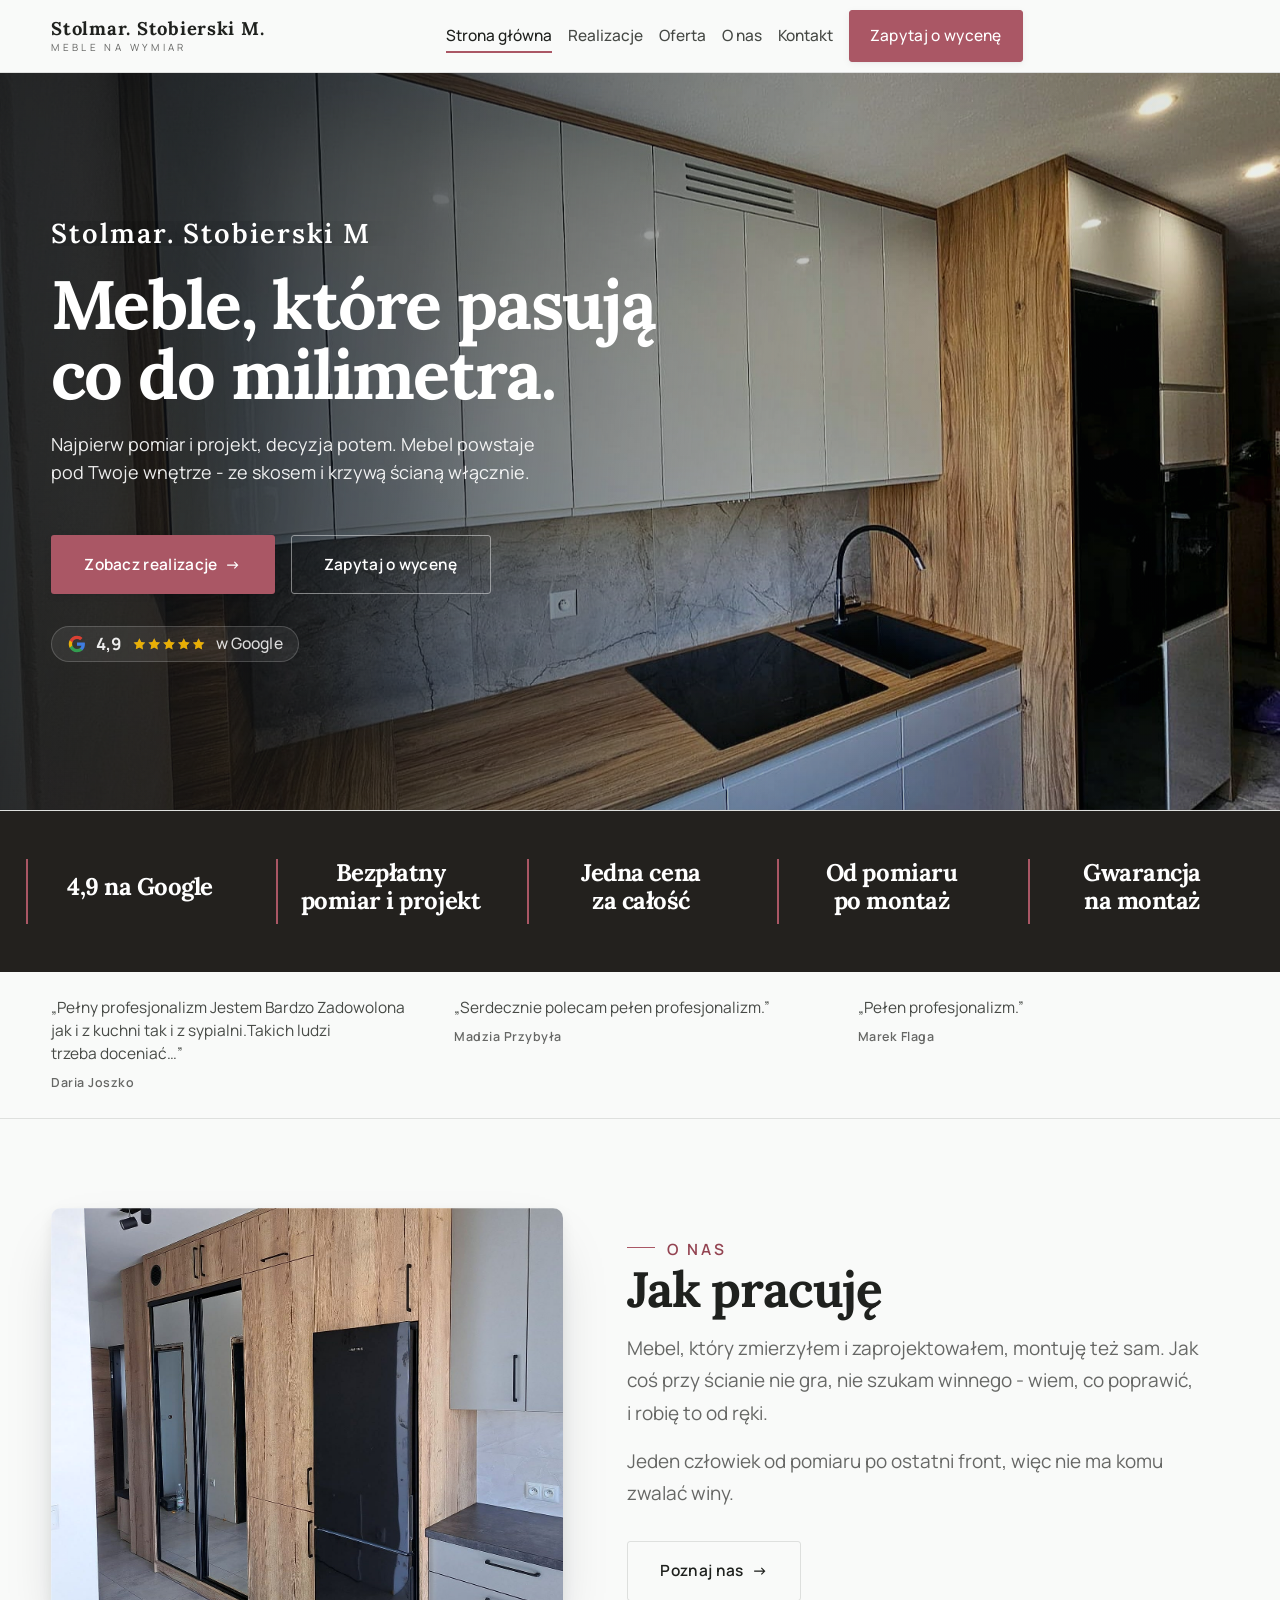
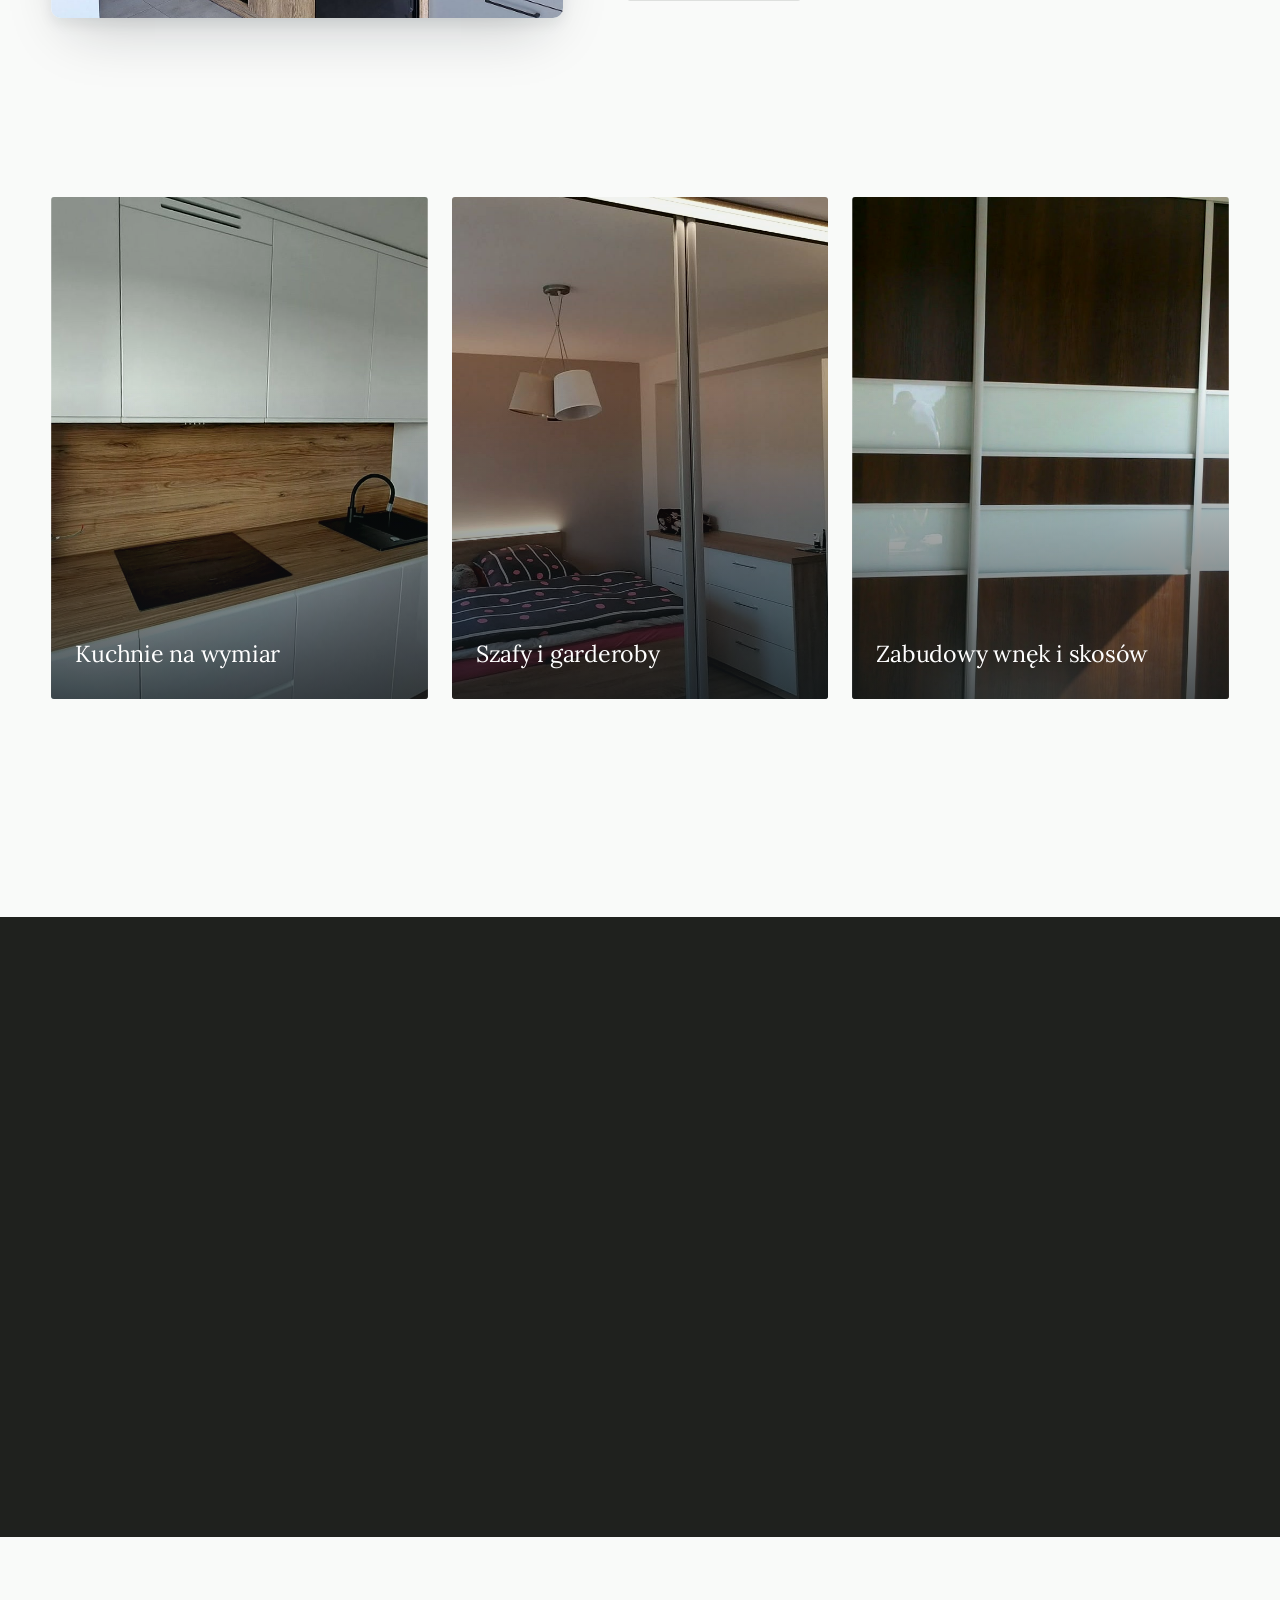
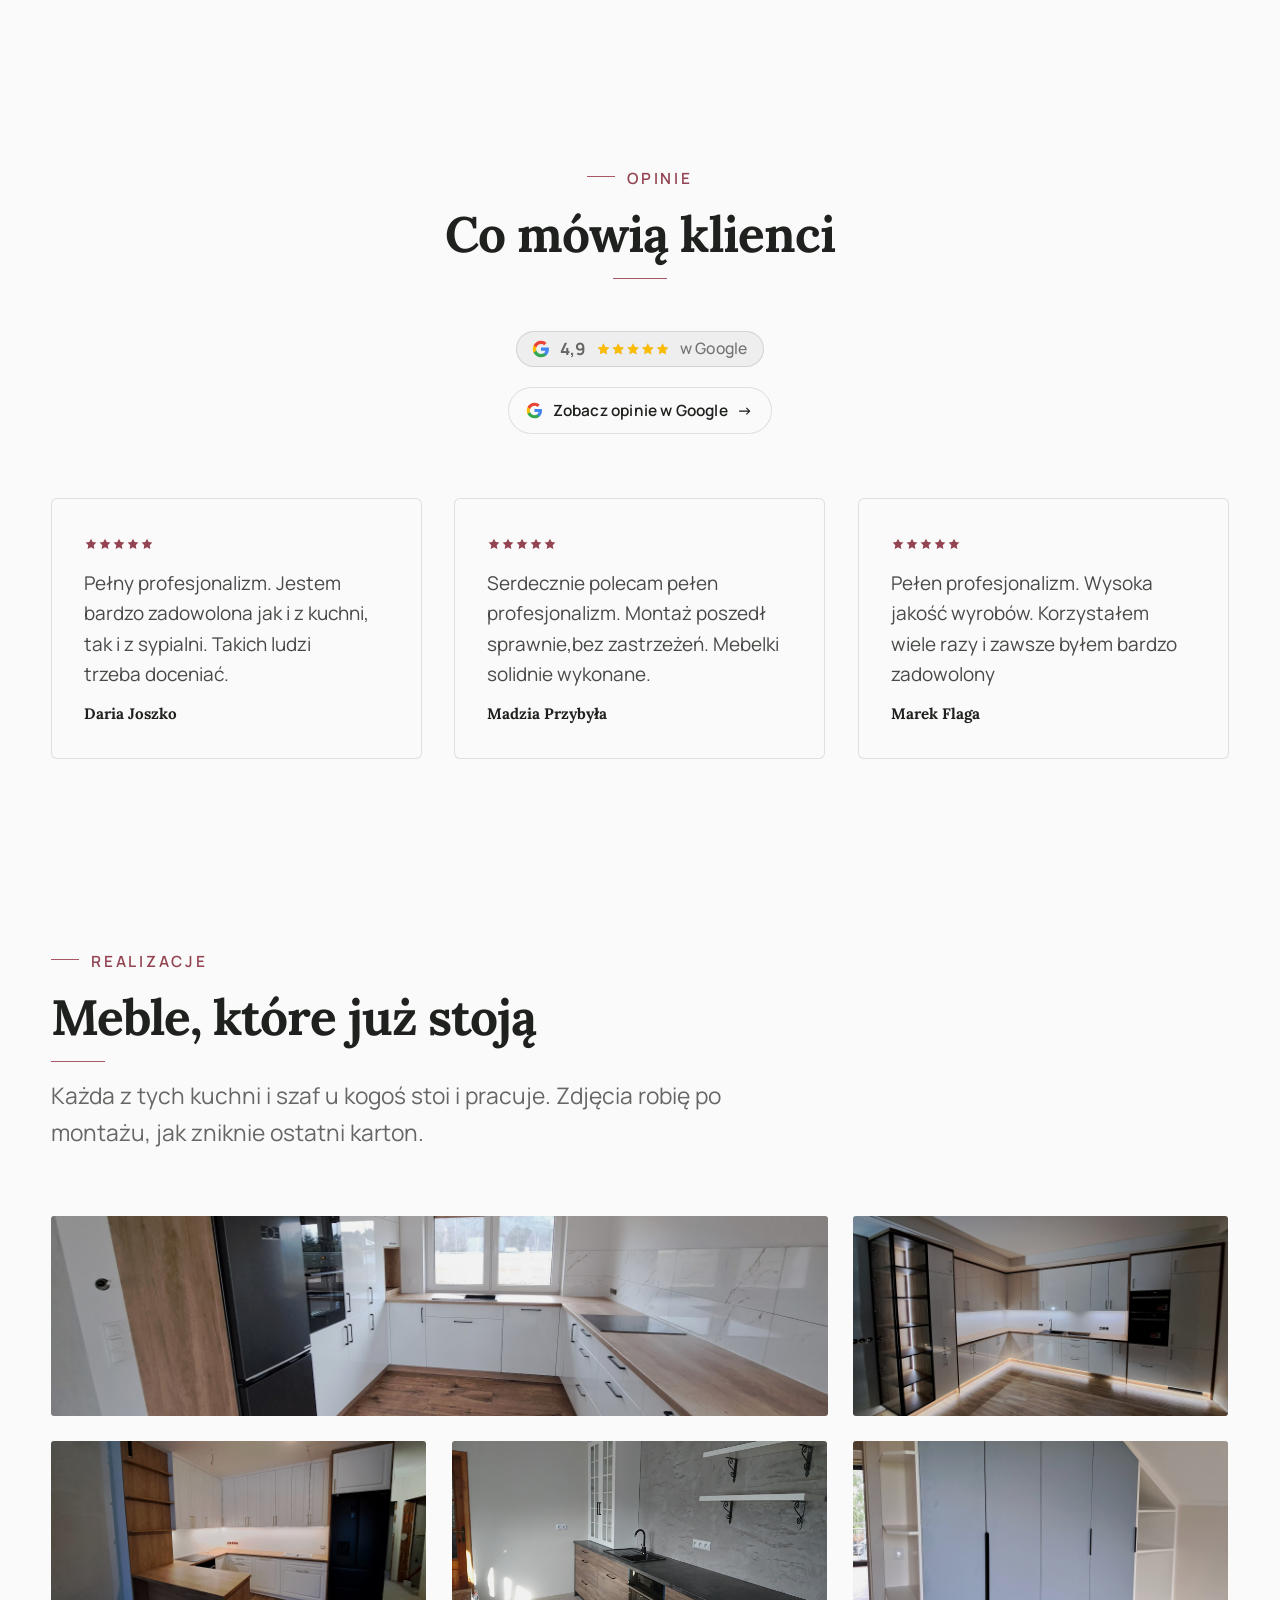
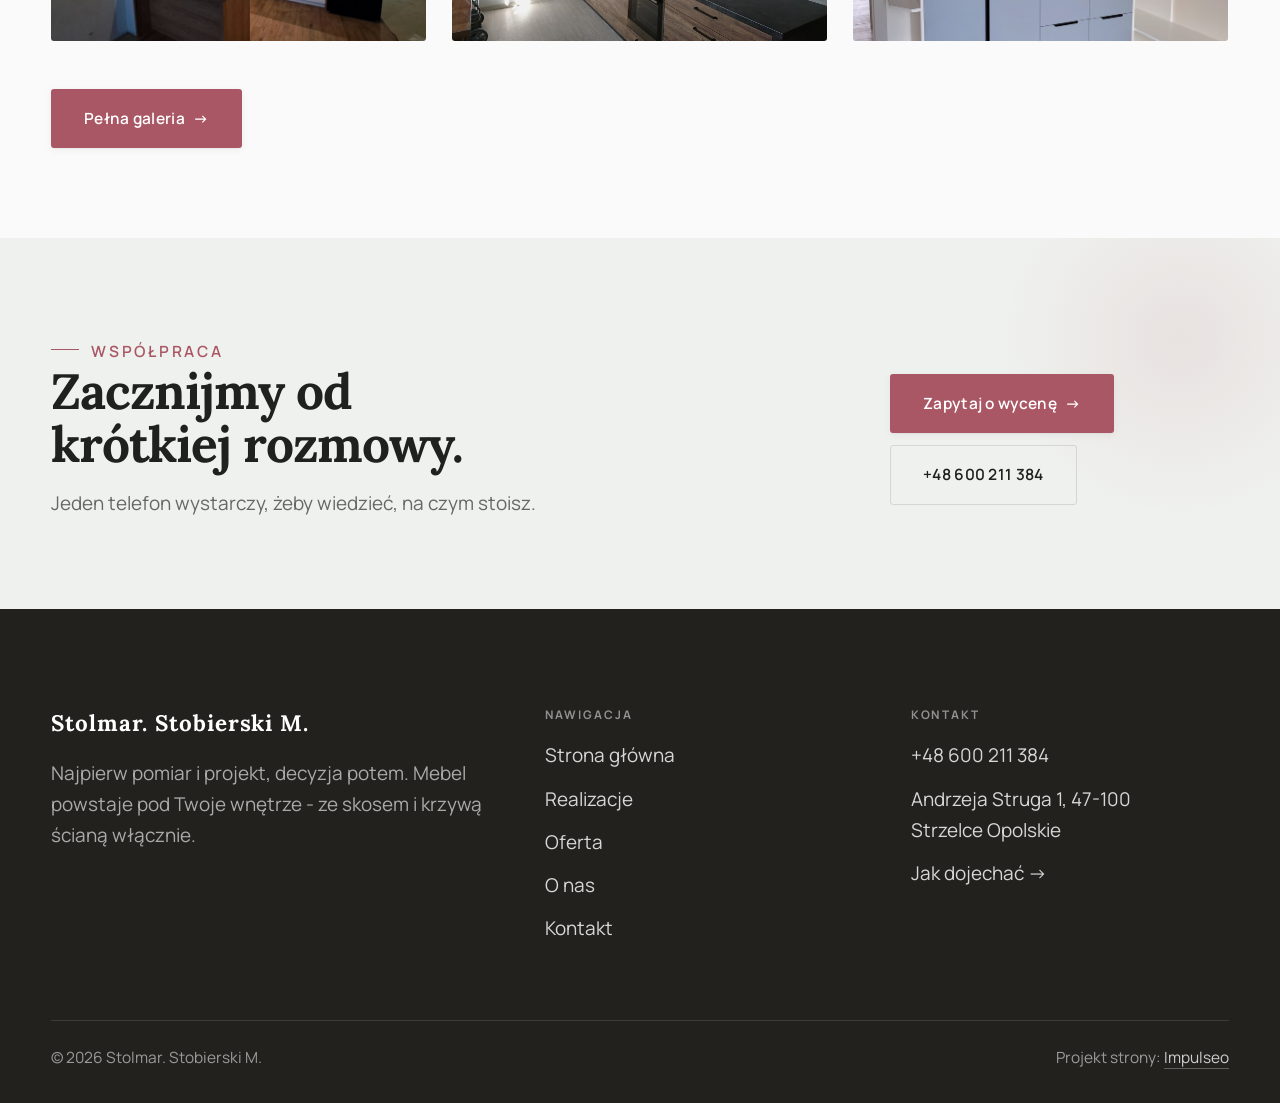
==== commit 69c49892: "Zdjęcia od klienta: galeria realizacji na jego własnych pracach - 18 zdjęć przysłanych przez klienta" ====
--- a/index.html
+++ b/index.html
@@ -96,7 +96,7 @@
   </div>
 </section>
 <section class="stopklatka" aria-hidden="true">
-  <div class="stk-bg" style="background-image:url(img/g12.jpg)"></div>
+  <div class="stk-bg" style="background-image:url(img/g23.jpg)"></div>
 </section>
 <section class="opinie">
   <div class="wrap">
--- a/assets/styles.css
+++ b/assets/styles.css
@@ -328,7 +328,9 @@
 .svc-row li::before{content:"";position:absolute;left:0;top:.62em;width:8px;height:1px;background:var(--accent)}
 
 /* ---------- GALLERY (realizacje) ---------- */
-.gallery{display:grid;grid-template-columns:repeat(12,1fr);gap:var(--space-4);grid-auto-rows:200px}
+.gallery{display:grid;grid-template-columns:repeat(12,1fr);gap:var(--space-4);grid-auto-rows:200px;grid-auto-flow:row dense}
+/* kafel na zdjęcie PIONOWE (szafa, słupek, wąska kuchnia) — dwa rzędy zamiast paska */
+.tile.t-tall2{grid-row:span 2}
 /* GALERIA MASONRY — pionowe zdjęcia (portrety beauty/wellness) bez przycinania: kolumny, height auto */
 .gallery-masonry{column-count:3;column-gap:var(--space-4)}
 @media(max-width:900px){.gallery-masonry{column-count:2}}
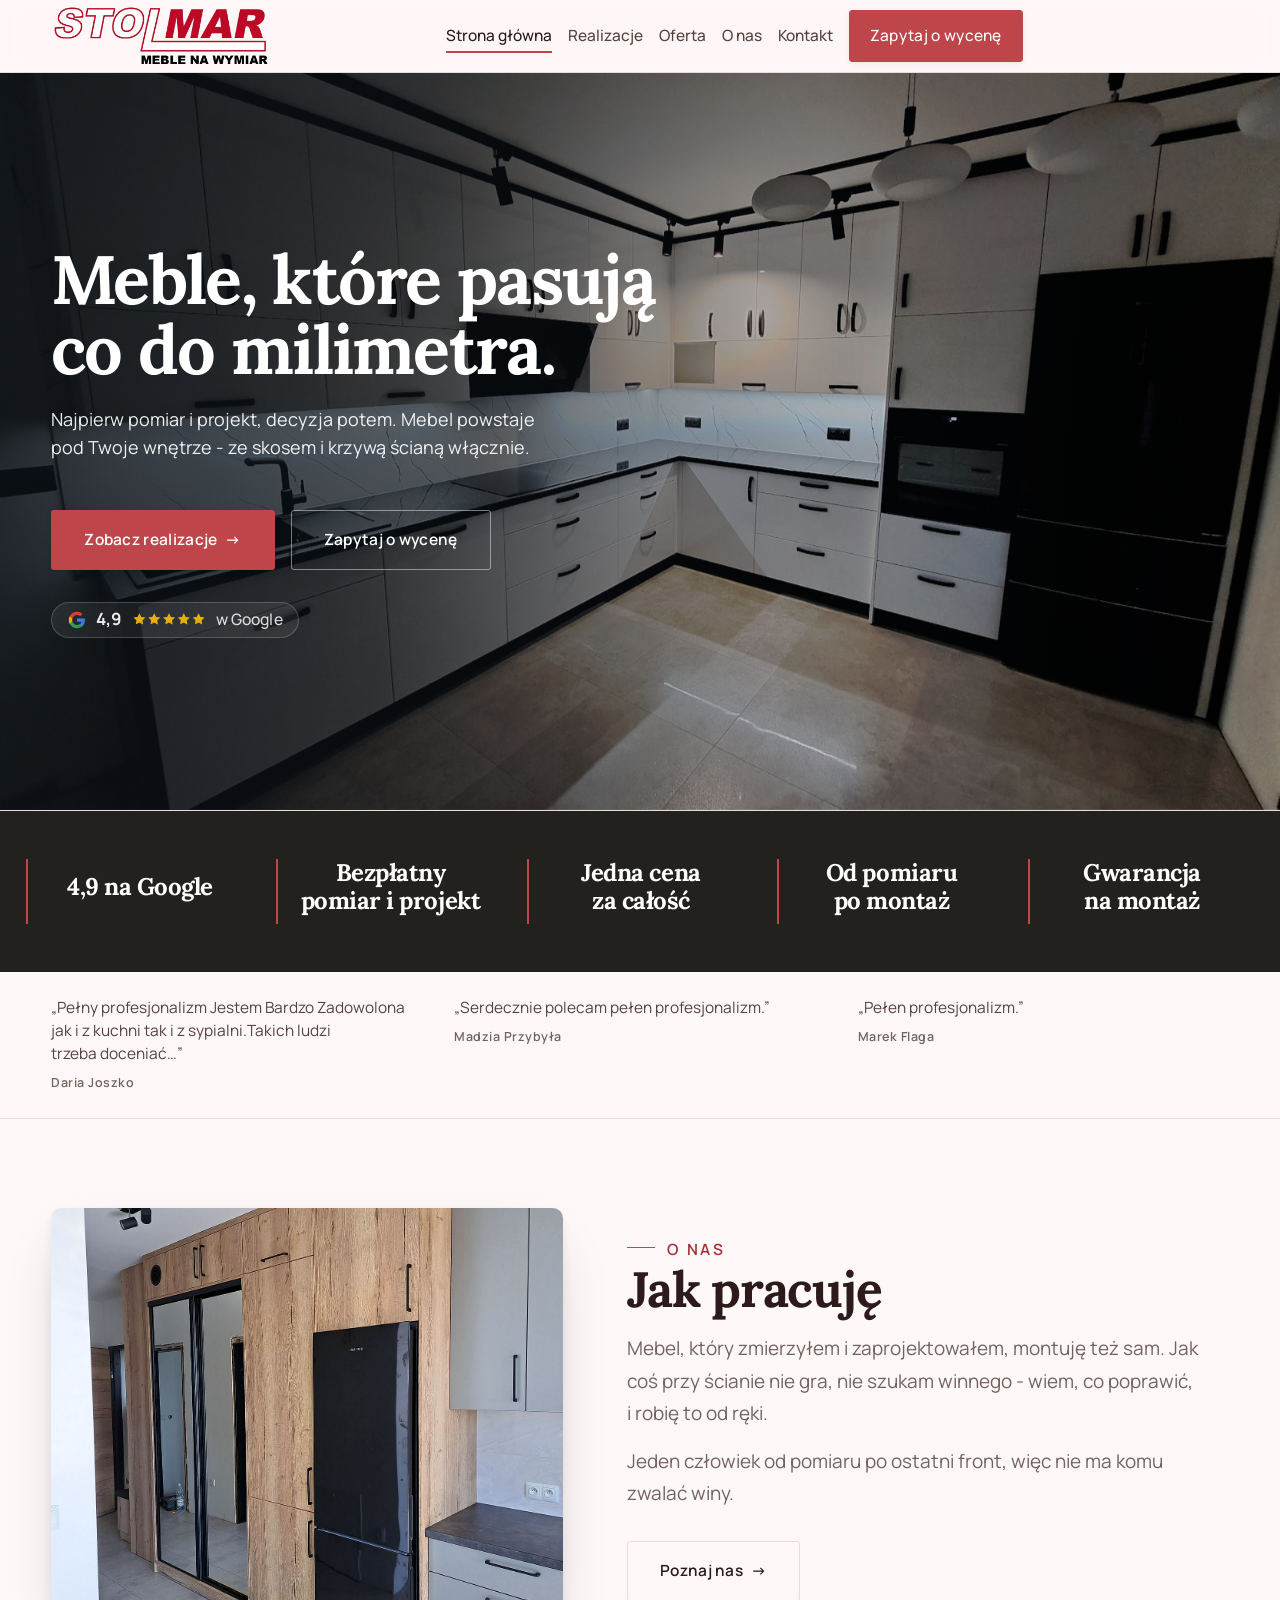
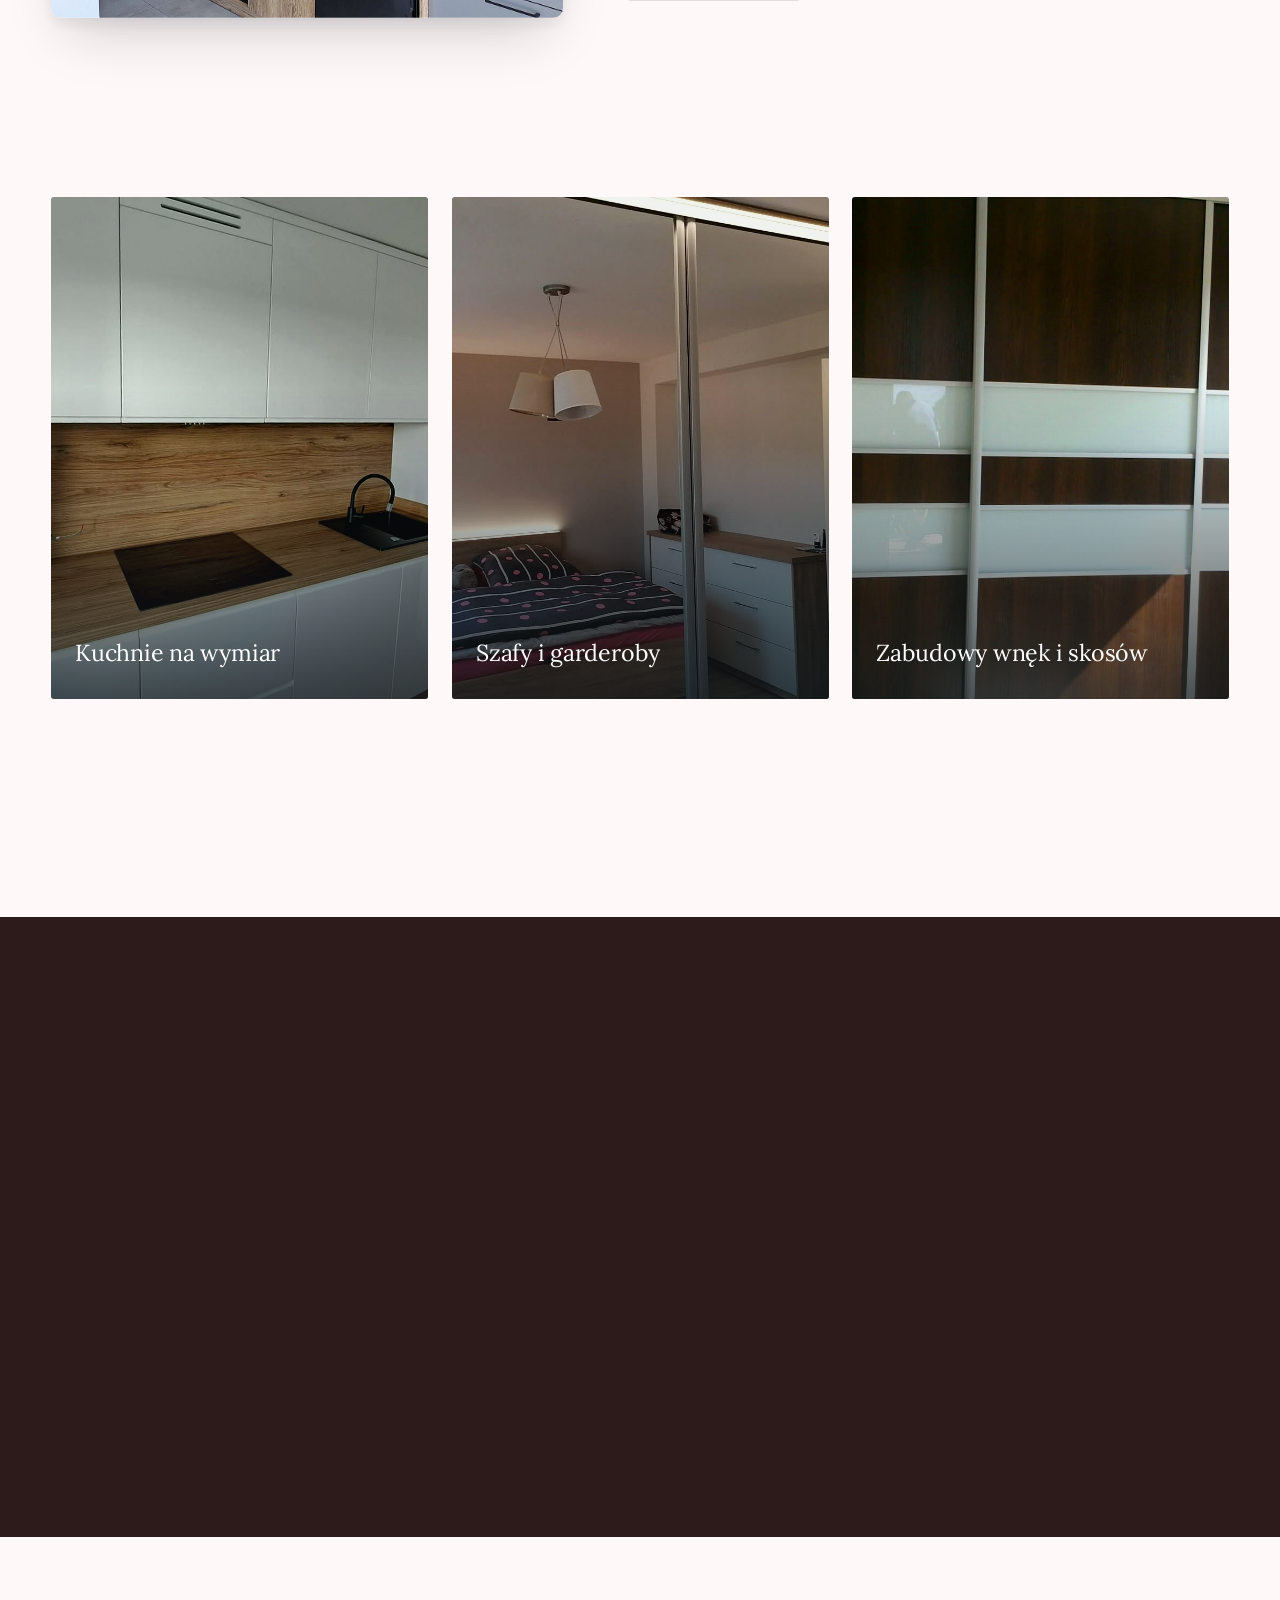
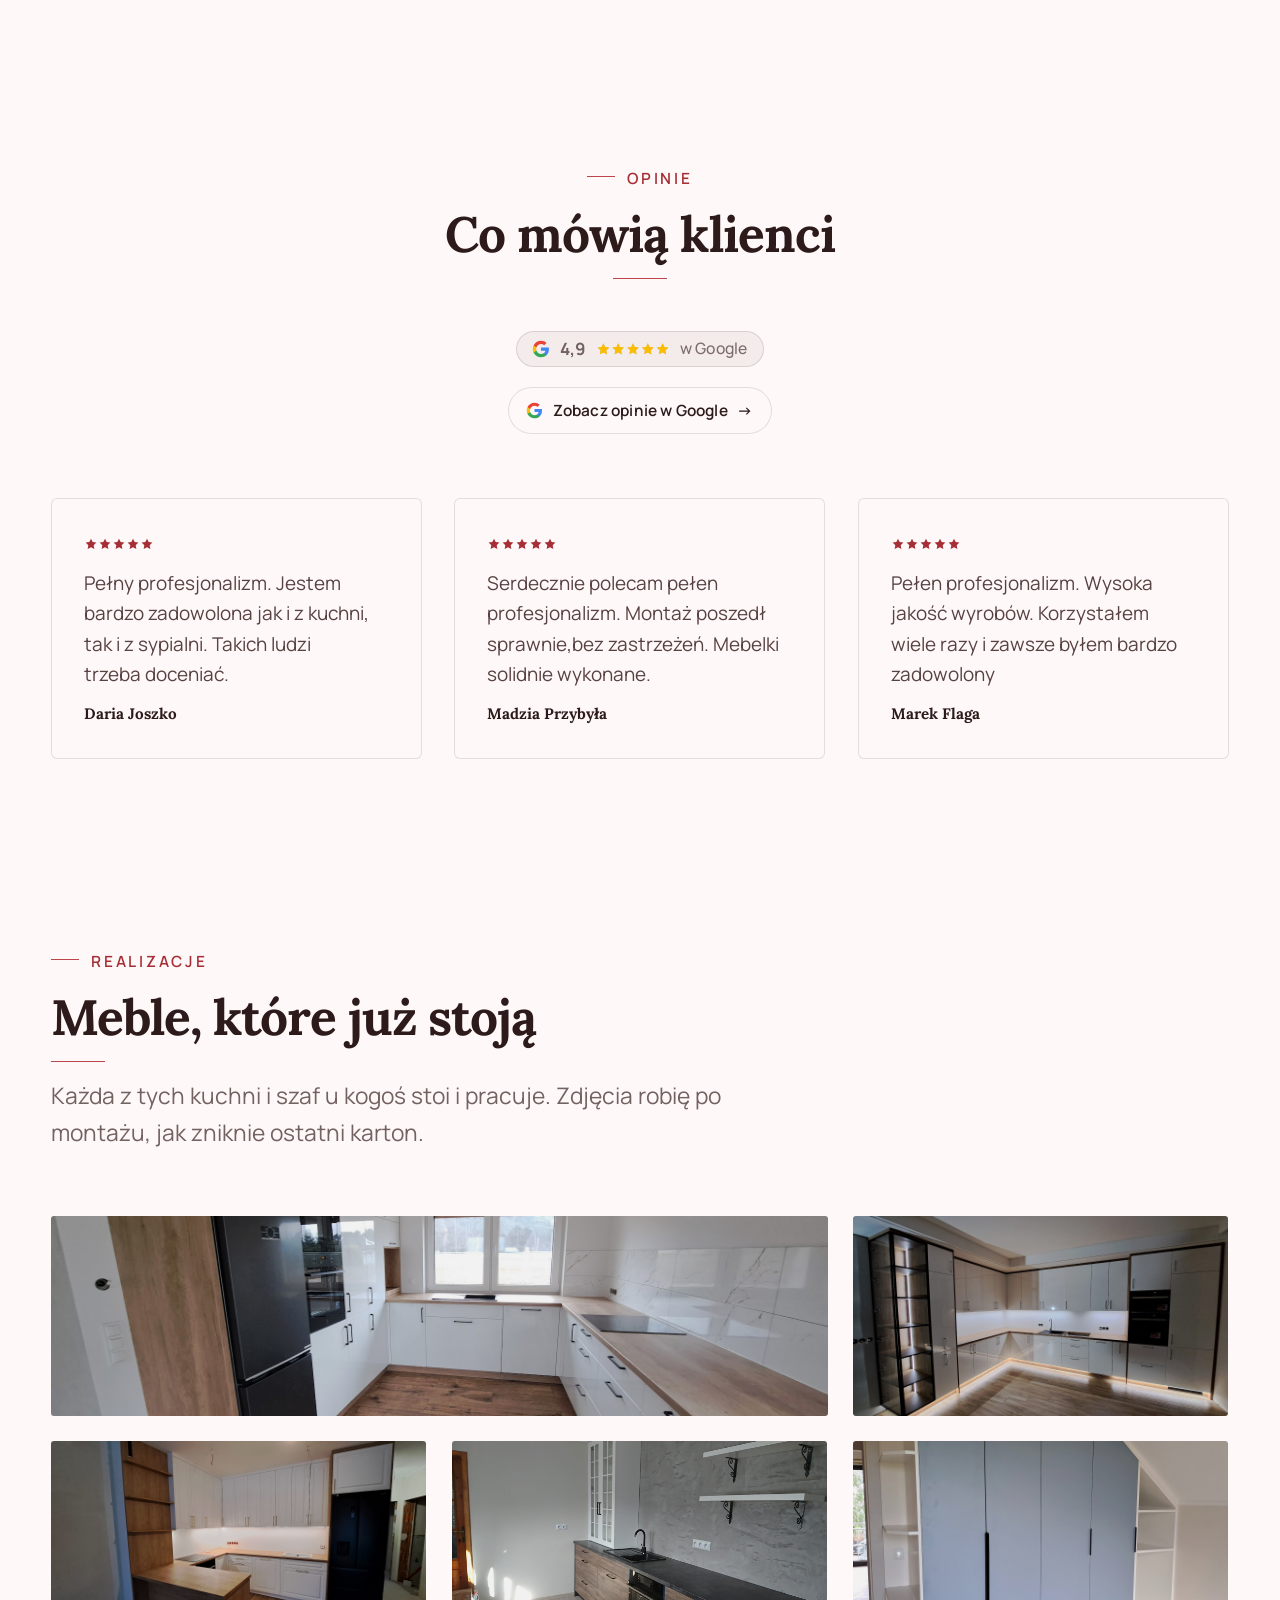
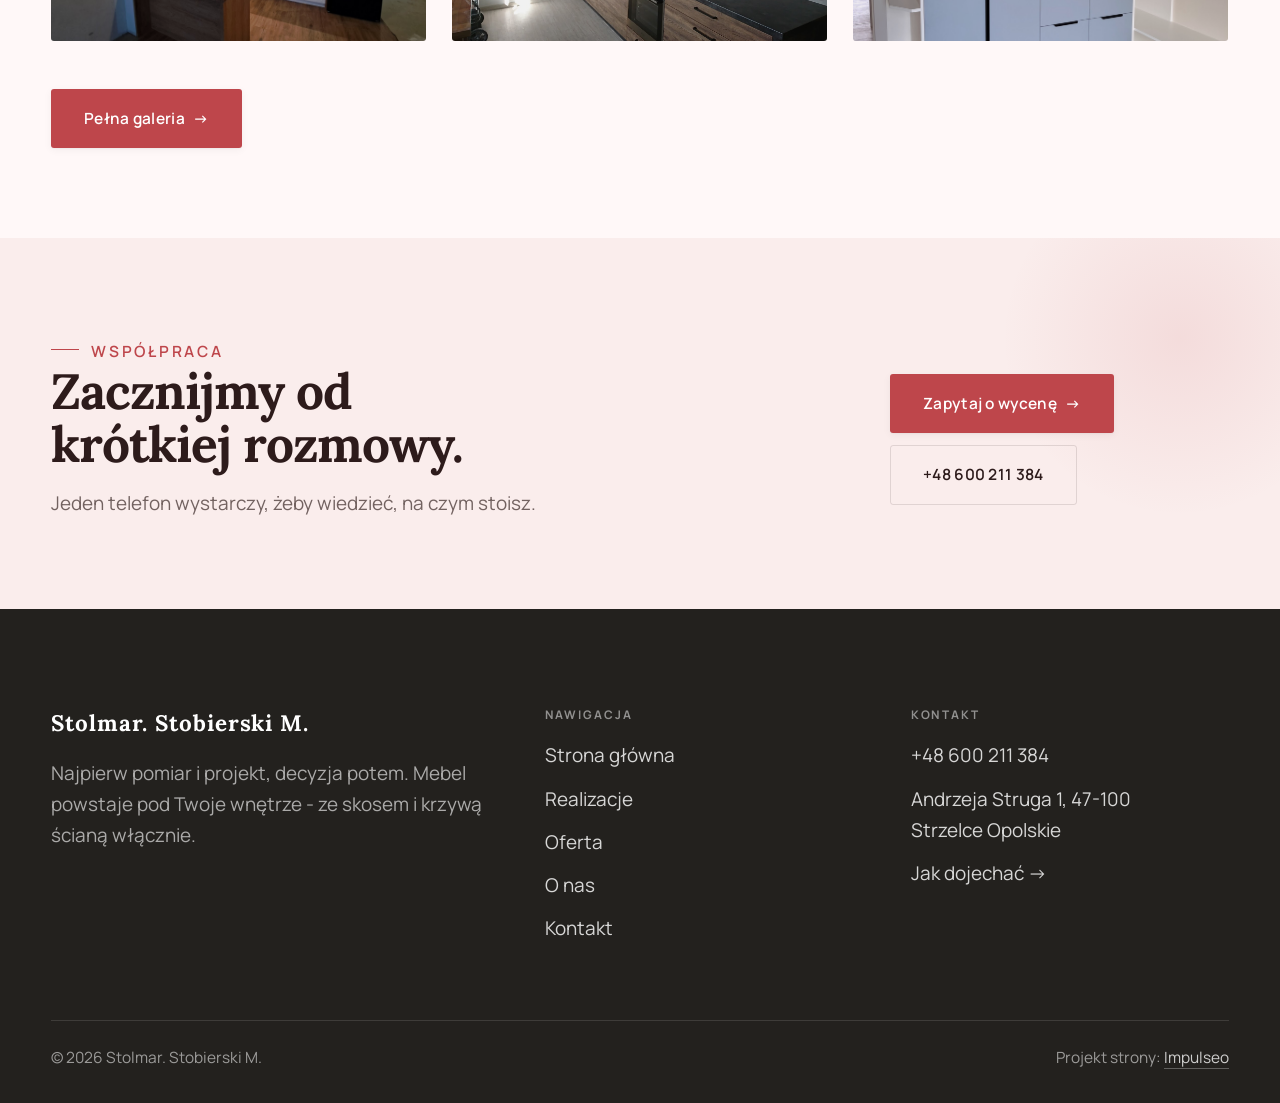
==== commit 3d082e9f: "Logo klienta w nagłówku + paleta z marki - logo STOLMAR (przysłane przez klienta przez Adama) przyci" ====
--- a/index.html
+++ b/index.html
@@ -21,13 +21,13 @@
 <link rel="preconnect" href="https://fonts.googleapis.com">
 <link rel="preconnect" href="https://fonts.gstatic.com" crossorigin>
 <link href="https://fonts.googleapis.com/css2?family=Lora:wght@500;600;700&family=Manrope:wght@400;500;600&display=swap" rel="stylesheet">
-<link rel="stylesheet" href="assets/styles.css?v=a7d477df">
+<link rel="stylesheet" href="assets/styles.css?v=9374ee2f">
 </head>
 <body>
 
 <header class="nav">
   <div class="wrap nav-inner">
-    <a class="brand" href="index.html"><span class="name">Stolmar. Stobierski M.</span><span class="sub">Meble na wymiar</span></a>
+    <a class="brand brand-has-logo" href="index.html"><img class="brand-logo" src="img/logo.png" alt="Stolmar. Stobierski M. - meble na wymiar"></a>
     <nav class="nav-links">
       <a href="index.html" class="active" aria-current="page">Strona główna</a>
       <a href="realizacje.html">Realizacje</a>
@@ -45,7 +45,6 @@
   <img src="img/hero.jpg" fetchpriority="high" data-rotate="img/g14.jpg" alt="Stolmar. Stobierski M. - Meble, które pasują co do milimetra. " width="1600" height="1200">
   <div class="wrap">
     <div class="hero-copy">
-      <div class="brandmark bm-s"><span class="bm-line"><span>Stolmar. Stobierski M</span></span></div>
       <h1>Meble, które pasują co do milimetra. </h1>
       <p class="lead">Najpierw pomiar i projekt, decyzja potem. Mebel powstaje pod Twoje wnętrze - ze skosem i krzywą ścianą włącznie.</p>
       <div class="hero-actions">
--- a/assets/styles.css
+++ b/assets/styles.css
@@ -1663,3 +1663,14 @@
 .btn-accent{color:#fff}
 .nav .nav-links a.btn-accent{color:#fff}
 .btn-accent[data-accent-d],.cta-d .btn-accent{color:#fff}
+
+/* === auto-paleta z LOGO klienta (24.08.2026 — logo przysłane przez klienta przez Adama) ===
+   Logo wygrywa hierarchię źródeł koloru: burgund z banku palet ustępuje czerwieni marki. */
+:root{--accent:#BE464B;--accent-d:#A62F37;--accent-soft:rgba(190,70,75,0.10);--gold:#BE464B;
+  --paper:#FFF8F8;--paper-2:#FAEDEC;--paper-3:#F3E1E0;--ink:#2D1B1B;--ink-soft:#574141;
+  --muted:#897776;--line:rgba(45,27,27,.12);}
+.btn-accent{color:#fff}
+.nav .nav-links a.btn-accent{color:#fff}
+.btn-accent[data-accent-d],.cta-d .btn-accent{color:#fff}
+/* szary tekst dociągnięty do czytelności na nowym papierze (WCAG 4.5) */
+:root{--muted:#726260;}
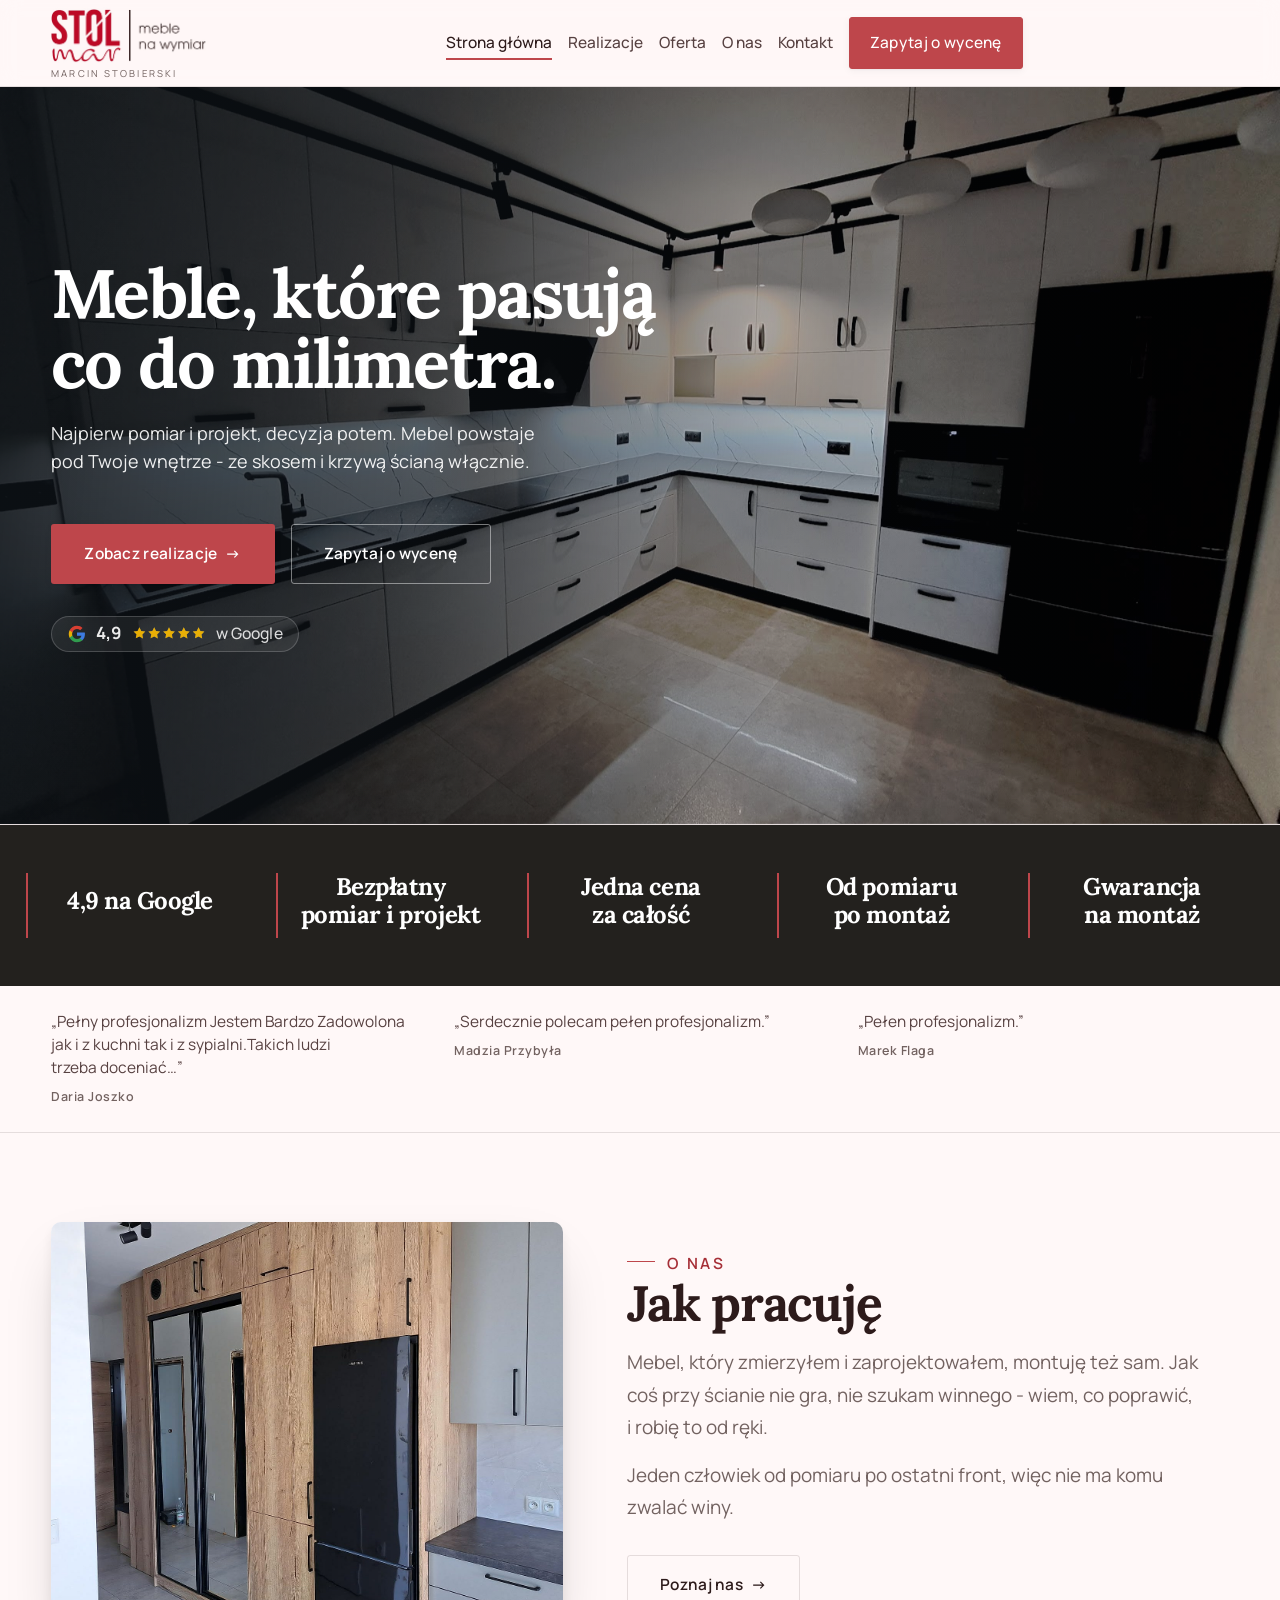
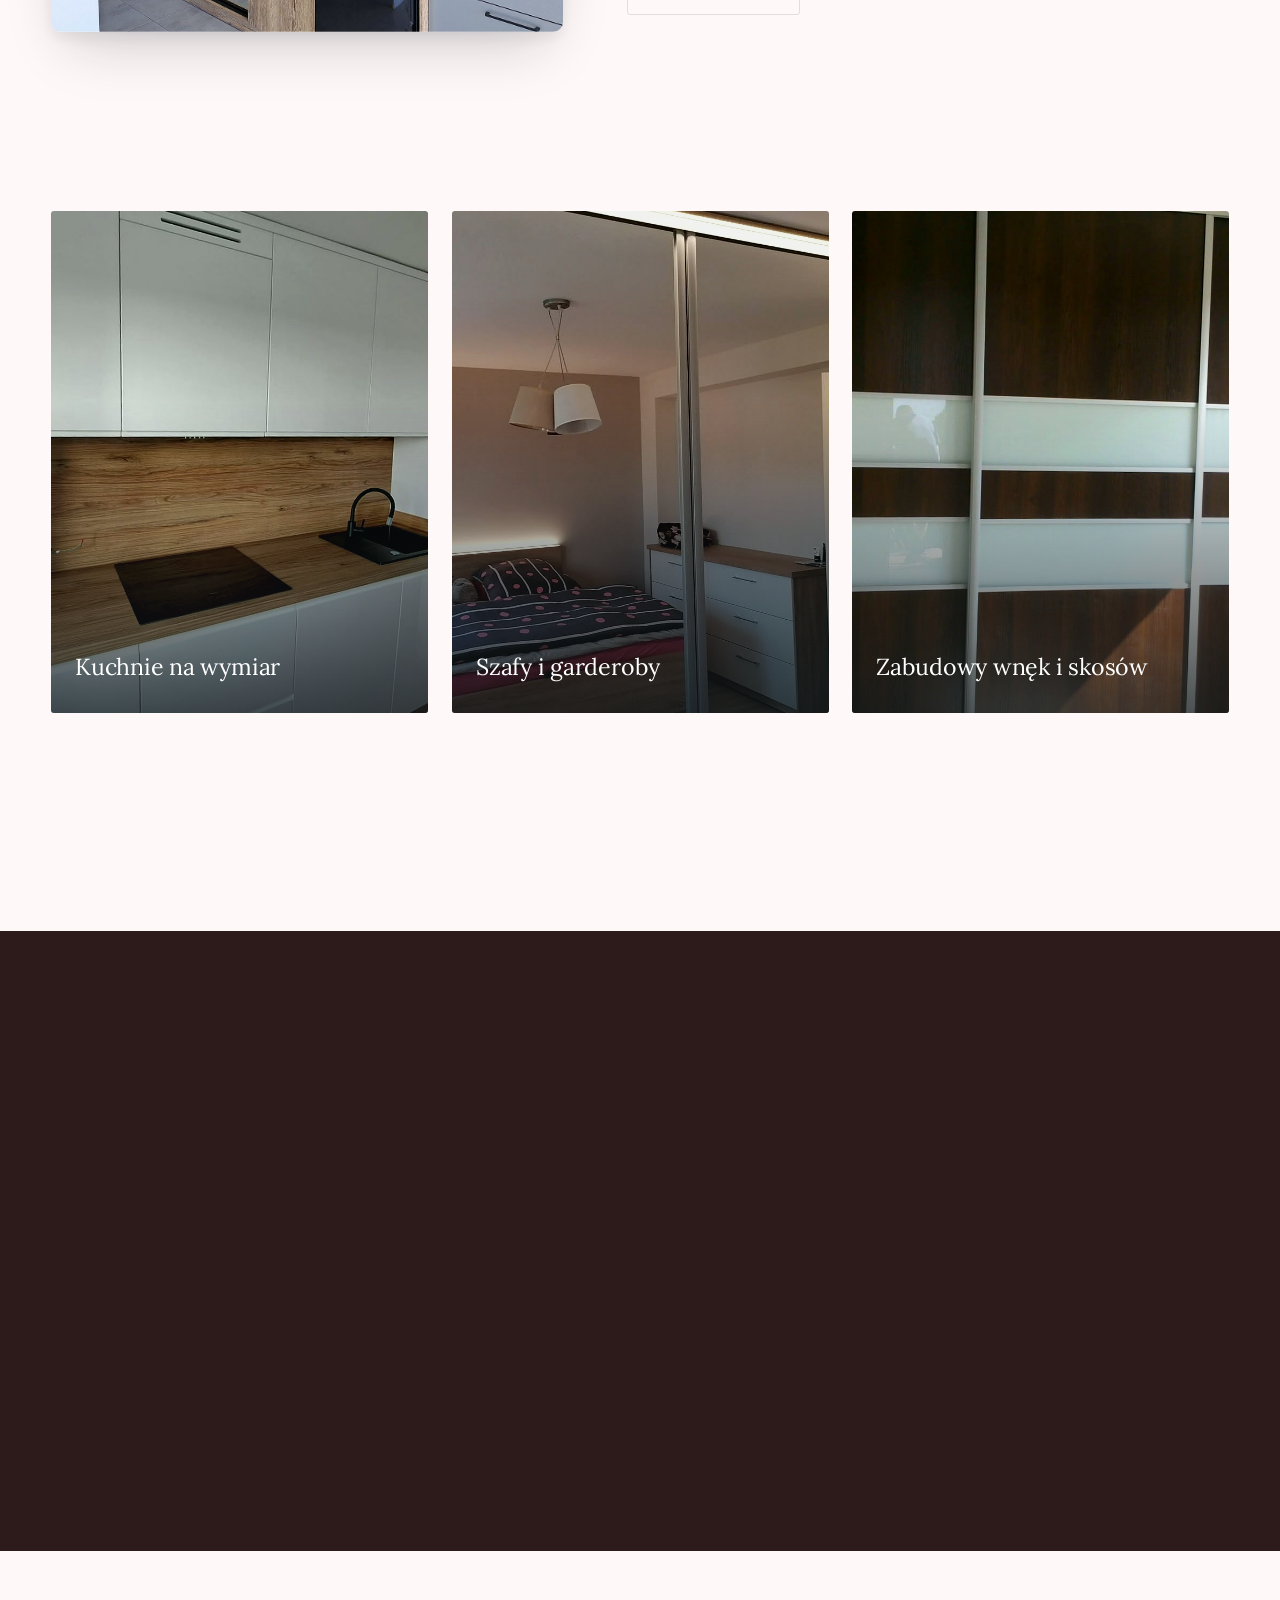
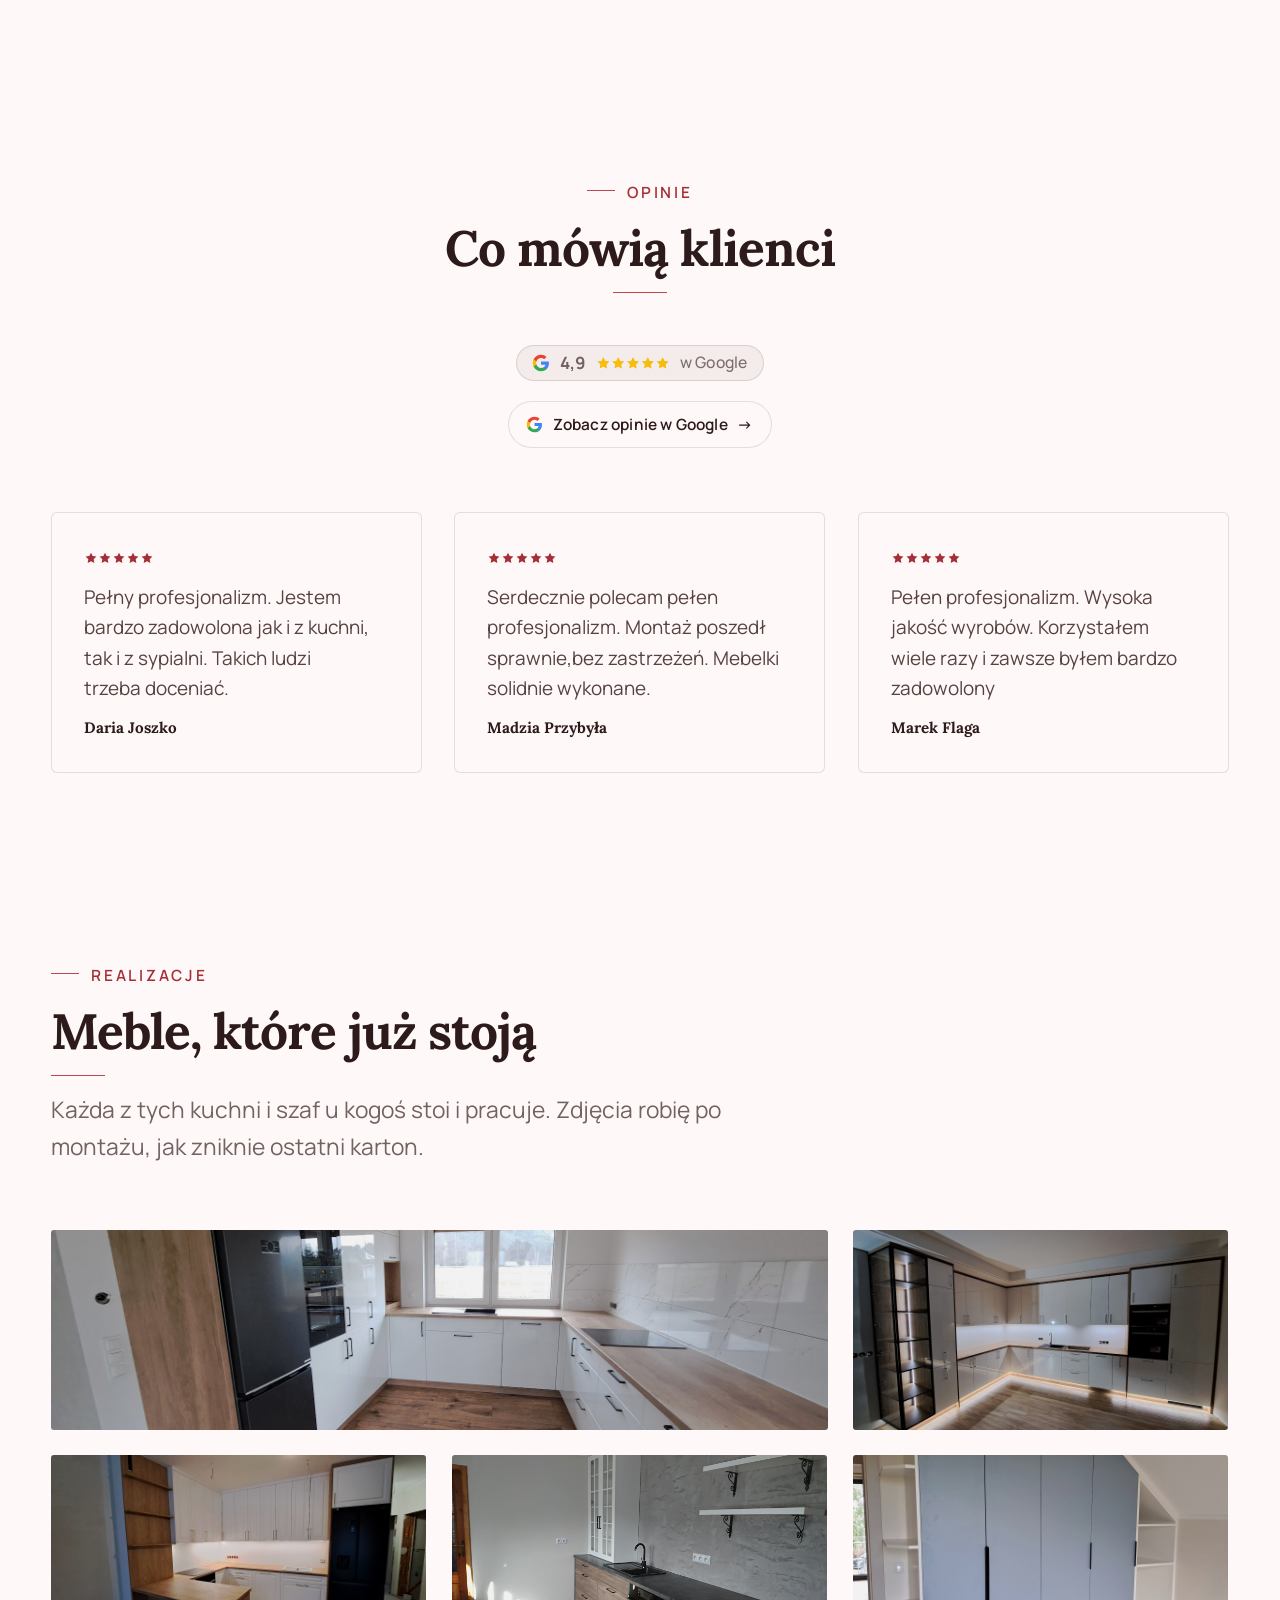
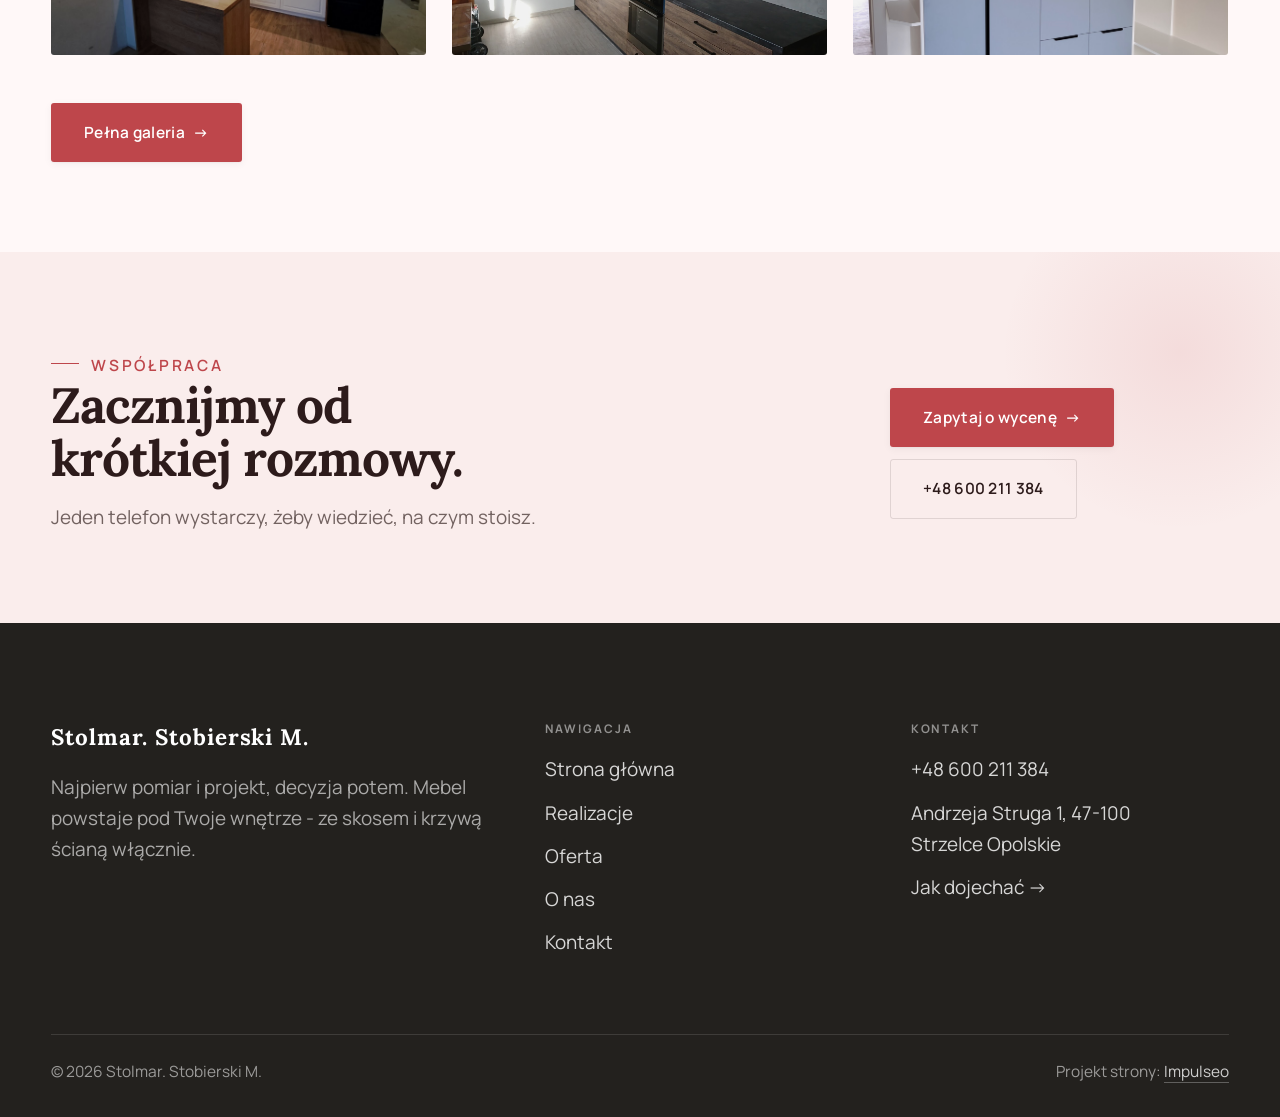
==== commit a4812c9d: "Nowe logo klienta (STOLmar) + nazwisko właściciela w pasku Co-Authored-By: Claude Opus 5 (1M context" ====
--- a/index.html
+++ b/index.html
@@ -27,7 +27,7 @@
 
 <header class="nav">
   <div class="wrap nav-inner">
-    <a class="brand brand-has-logo" href="index.html"><img class="brand-logo" src="img/logo.png" alt="Stolmar. Stobierski M. - meble na wymiar"></a>
+    <a class="brand brand-has-logo" href="index.html"><img class="brand-logo" src="img/logo.png" alt="Stolmar - meble na wymiar, Marcin Stobierski"><span class="brand-owner">Marcin Stobierski</span></a>
     <nav class="nav-links">
       <a href="index.html" class="active" aria-current="page">Strona główna</a>
       <a href="realizacje.html">Realizacje</a>
--- a/assets/styles.css
+++ b/assets/styles.css
@@ -347,8 +347,8 @@
 .tile .cap{position:absolute;left:0;right:0;bottom:0;padding:var(--space-5) var(--space-4) var(--space-4);
   /* mocniejszy spad + cien pod tekstem: na JASNYCH zdjeciach klienta (biale fronty, sciany)
      slaby gradient dawal kontrast ~1.5:1 zamiast wymaganych 3.6:1 (bramka wygladu, 10.08.2026) */
-  background:linear-gradient(transparent 28%,rgba(18,24,28,.58) 62%,rgba(18,24,28,.93));color:#fff;
-  text-shadow:0 1px 3px rgba(0,0,0,.6);
+  background:linear-gradient(transparent 10%,rgba(18,24,28,.55) 40%,rgba(18,24,28,.88) 68%,rgba(18,24,28,.99));color:#fff;
+  text-shadow:0 1px 2px rgba(0,0,0,.85),0 2px 10px rgba(0,0,0,.55);
   font-size:var(--text-sm);font-weight:600;letter-spacing:.01em;
   opacity:0;transform:translateY(8px);transition:var(--dur) var(--ease)}
 .tile:hover .cap{opacity:1;transform:translateY(0)}
@@ -535,6 +535,27 @@
 .brand-logo{height:64px;width:auto;max-width:300px;object-fit:contain;display:block}
 .nav.is-stuck .brand-logo{height:52px}
 @media(max-width:680px){.brand-logo{height:46px;max-width:210px}}
+
+/* nazwisko właściciela obok logo w pasku (prośba klienta 25.08.2026):
+   logo niesie już nazwę i branżę, więc podpis daje się drobnym rozstrzelonym wersalikiem —
+   nie konkuruje z logotypem, a mówi, kto za firmą stoi. Kreskę bierzemy z --line, bo pionowa
+   belka jest już WEWNĄTRZ logo i druga taka sama czytałaby się jak powtórka. */
+.brand-has-logo{flex-direction:column;align-items:flex-start;gap:5px}
+/* pasek musi pomieścić logo + podpis pod nim — bez tego podpis ucinała dolna krawędź */
+.nav-inner{height:86px}
+.nav.is-stuck .nav-inner{height:70px}
+.brand-has-logo .brand-logo{height:56px}
+.nav.is-stuck .brand-has-logo .brand-logo{height:46px}
+.brand-owner{font-size:.6rem;letter-spacing:.22em;text-transform:uppercase;color:var(--muted);
+  white-space:nowrap;line-height:1.2}
+.nav.is-stuck .brand-owner{font-size:.56rem}
+@media(max-width:680px){
+  .brand-owner{font-size:.54rem;letter-spacing:.16em}
+  .brand-has-logo .brand-logo{height:44px}
+  .nav-inner{height:74px}
+  /* menu mobilne wysuwa się spod paska — musi startować dokładnie na jego wysokości */
+  .nav-links{inset:74px 0 auto 0}
+}
 
 
 /* === RWD: nagłówki na wąskich ekranach (dodane 17.07.2026 razem z fixem clamp) ===
@@ -751,8 +772,7 @@
    (.tile z t-third / t-two3 + masonry dla zdjęć pionowych — patrz reguła
    „dopasuj proporcje"). Nadpisanie grid-template-columns rozjechałoby kadry. */
 .gallery{gap:clamp(var(--space-4),2vw,var(--space-6))}
-.gallery .cap{font-family:var(--font-display);font-size:var(--text-sm);
-  letter-spacing:.02em;color:var(--ink-soft);margin-top:var(--space-3)}
+.gallery .cap{font-family:var(--font-display);font-size:var(--text-sm);letter-spacing:.02em}
 
 /* --- SEKCJE: więcej światła ---------------------------------------------
    Wspólny mianownik skarg „mało przestrzeni" / „monotonne": sekcje siedziały
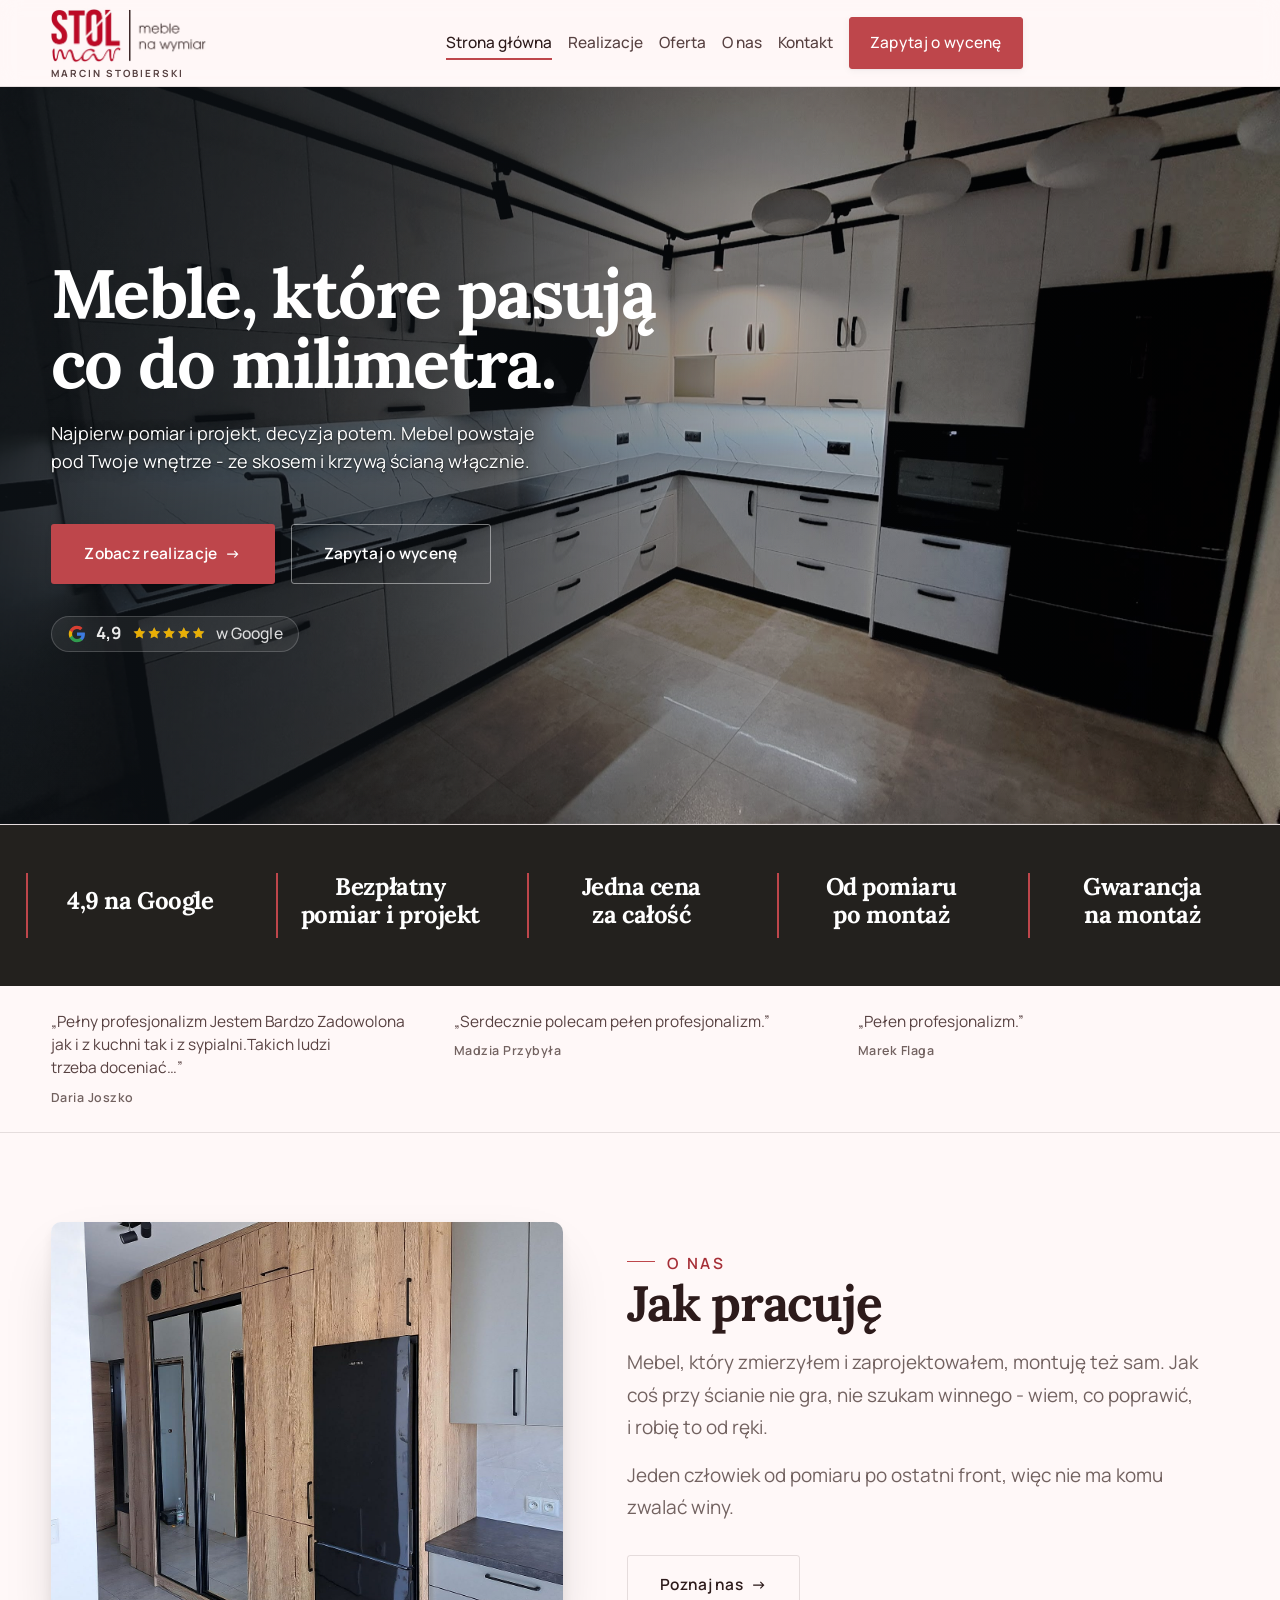
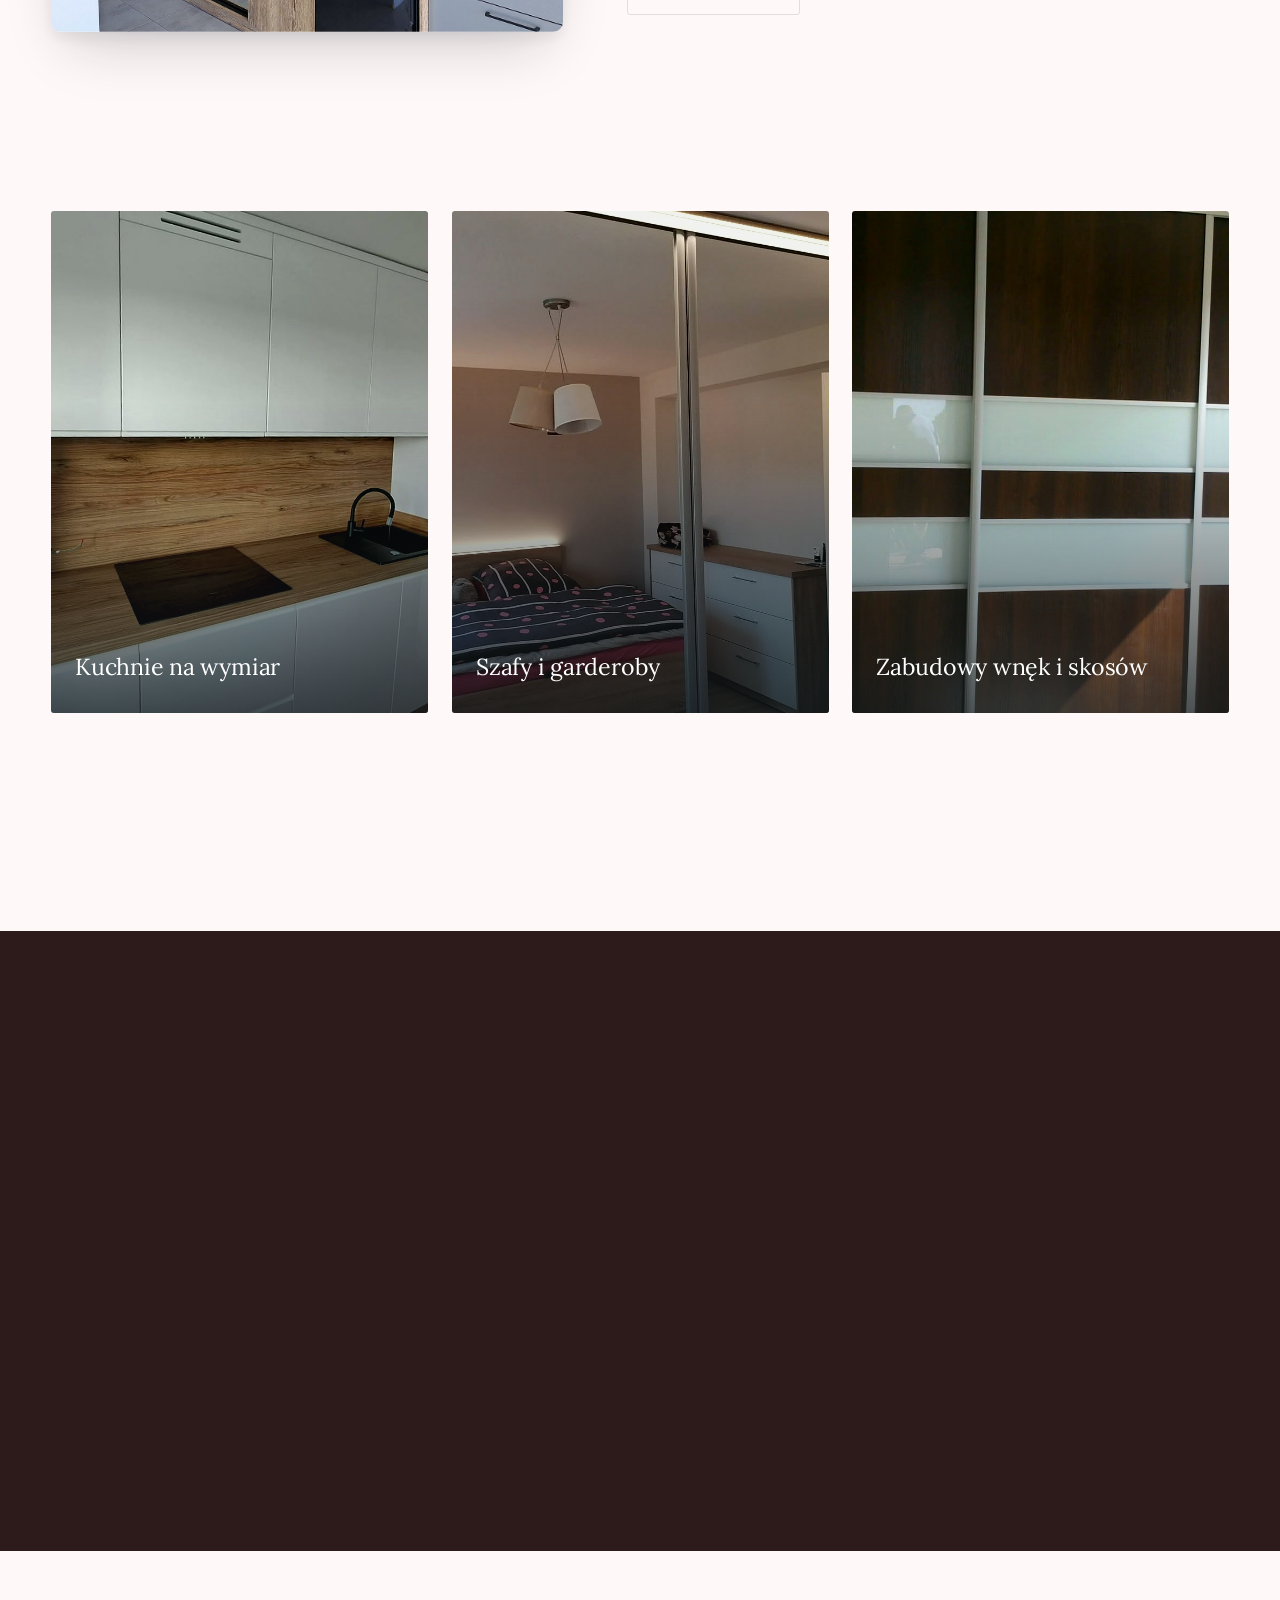
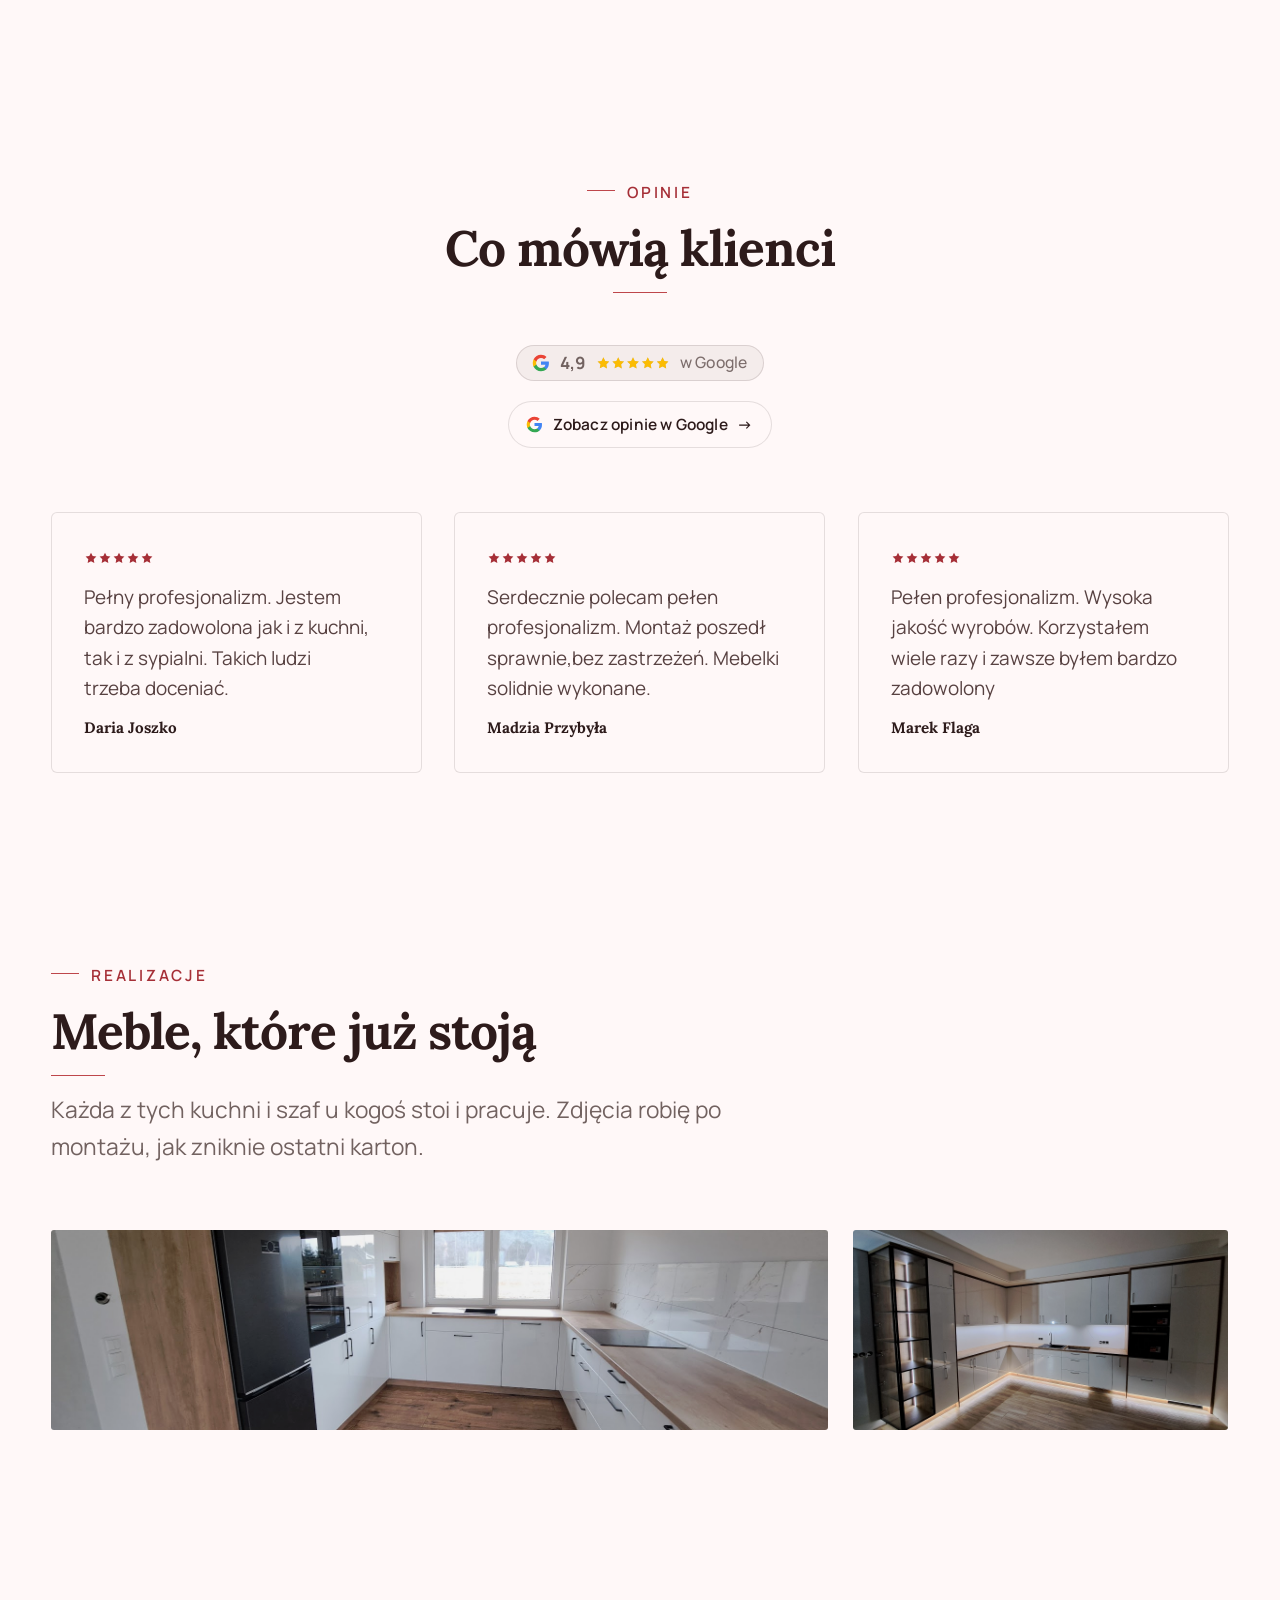
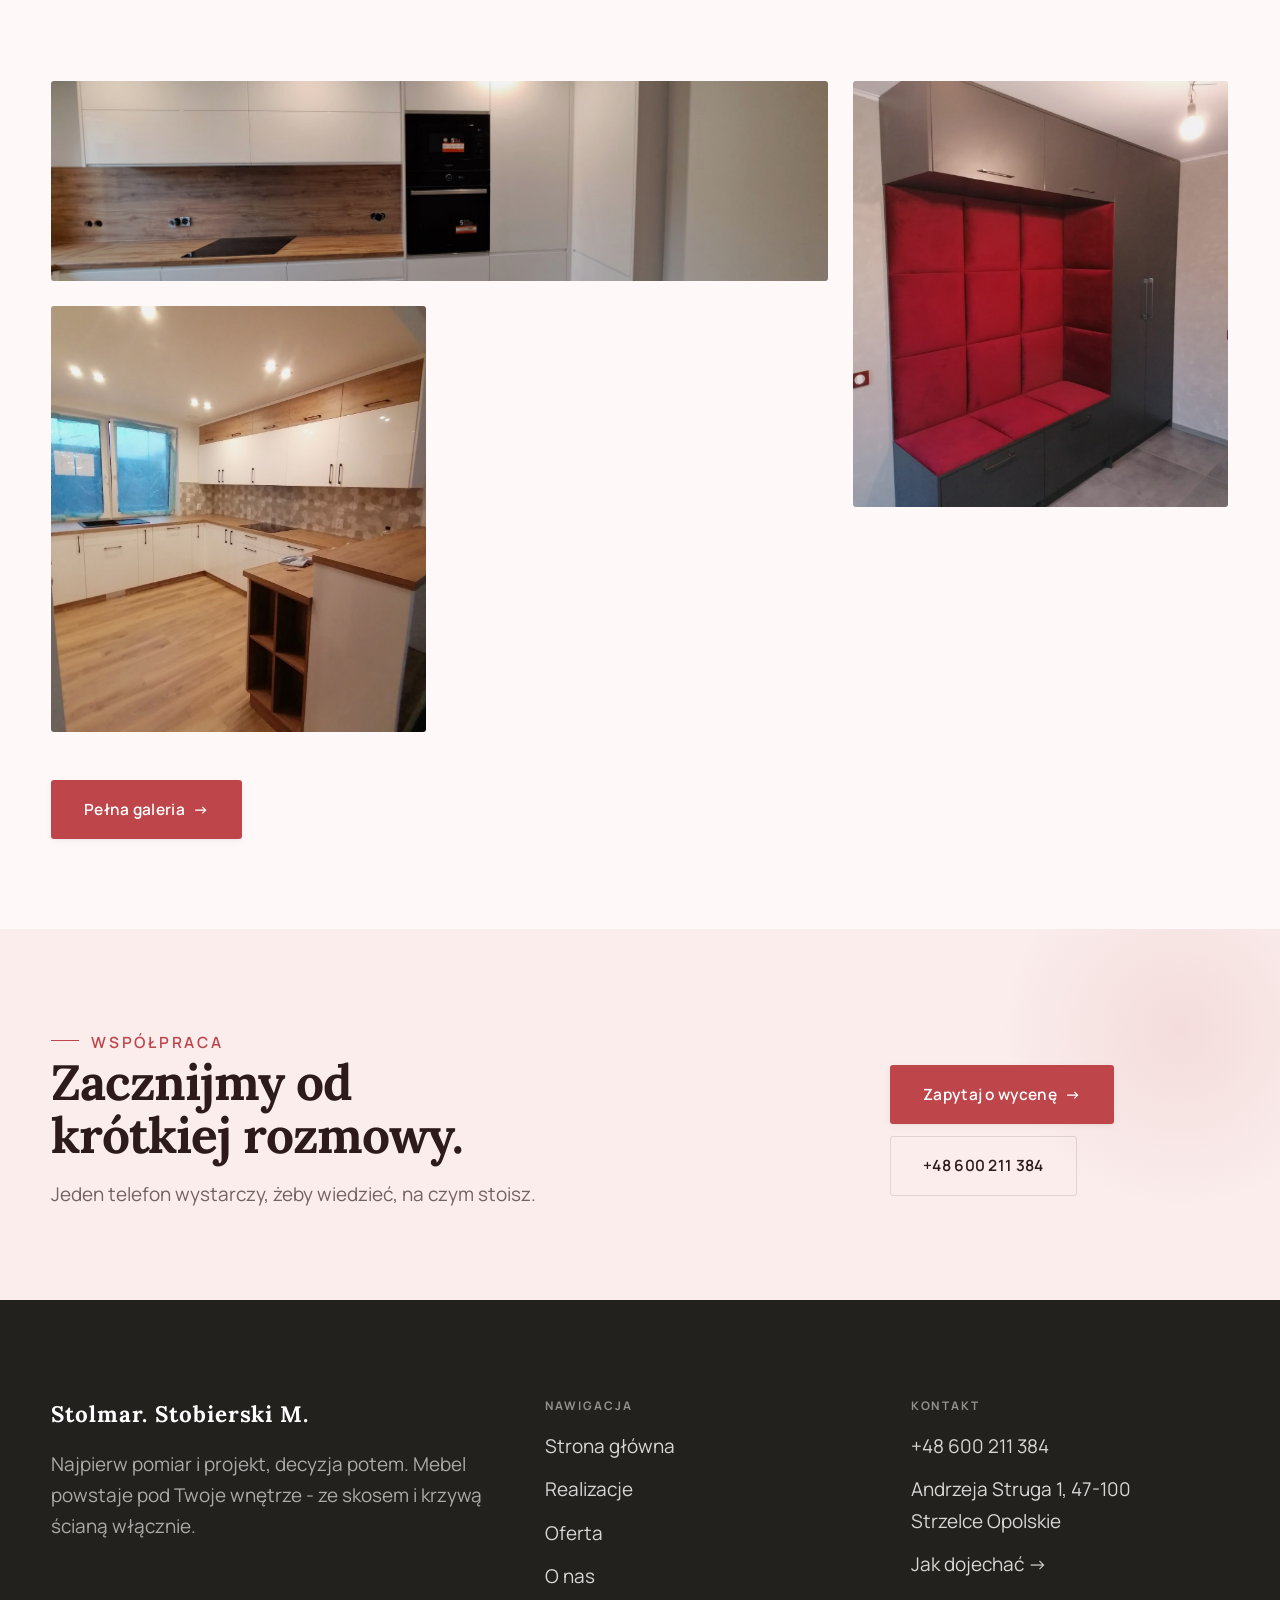
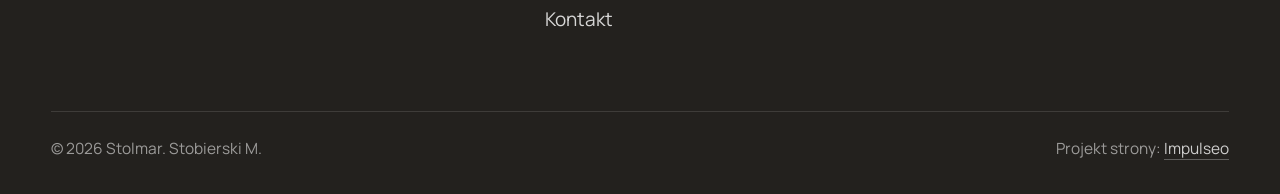
==== commit 5c8b16c2: "Realizacje: wszystkie 30 zdjęć klienta w pełnych kadrach (prośba klienta z maila) Klient poprosił ma" ====
--- a/index.html
+++ b/index.html
@@ -75,7 +75,7 @@
 </section>
 <section>
   <div class="wrap split">
-    <div class="split-art reveal"><img src="img/g8.jpg" alt="Stolmar. Stobierski M. - realizacja" loading="lazy" width="1600" height="1066" decoding="async"></div>
+    <div class="split-art reveal"><img src="img/g8.jpg" alt="Stolmar. Stobierski M. - realizacja" width="1600" height="1066" decoding="async"></div>
     <div class="split-copy reveal">
       <span class="eyebrow">O nas</span>
       <h2>Jak pracuję</h2>
@@ -88,8 +88,8 @@
 <section class="gateways-band">
   <div class="wrap">
     <div class="gateways">
-      <a href="oferta.html" class="gateway reveal"><img src="img/g9.jpg" alt="Kuchnie na wymiar" loading="lazy" width="1600" height="1068" decoding="async"><span class="g-ttl">Kuchnie na wymiar</span></a>
-      <a href="oferta.html" class="gateway reveal"><img src="img/g10.jpg" alt="Szafy i garderoby" loading="lazy" width="1600" height="1066" decoding="async"><span class="g-ttl">Szafy i garderoby</span></a>
+      <a href="oferta.html" class="gateway reveal"><img src="img/g9.jpg" alt="Kuchnie na wymiar" width="1600" height="1068" decoding="async"><span class="g-ttl">Kuchnie na wymiar</span></a>
+      <a href="oferta.html" class="gateway reveal"><img src="img/g10.jpg" alt="Szafy i garderoby" width="1600" height="1066" decoding="async"><span class="g-ttl">Szafy i garderoby</span></a>
       <a href="oferta.html" class="gateway reveal"><img src="img/g11.jpg" alt="Zabudowy wnęk i skosów" loading="lazy" width="1600" height="1068" decoding="async"><span class="g-ttl">Zabudowy wnęk i skosów</span></a>
     </div>
   </div>
@@ -125,6 +125,9 @@
       <div class="tile t-third reveal"><img src="img/g3.jpg" alt="Stolmar. Stobierski M." loading="lazy" width="1600" height="1200" decoding="async"></div>
       <div class="tile t-third reveal"><img src="img/g4.jpg" alt="Stolmar. Stobierski M." loading="lazy" width="1600" height="900" decoding="async"></div>
       <div class="tile t-third reveal"><img src="img/g5.jpg" alt="Stolmar. Stobierski M." loading="lazy" width="1600" height="2133" decoding="async"></div>
+      <div class="tile t-two3 reveal"><img src="img/k14.jpg" alt="Kuchnia z zabudową do sufitu" loading="lazy" width="1600" height="1200" decoding="async"></div>
+      <div class="tile t-third t-tall2 reveal"><img src="img/k16.jpg" alt="Zabudowa przedpokoju z siedziskiem" loading="lazy" width="1200" height="1600" decoding="async"></div>
+      <div class="tile t-third t-tall2 reveal"><img src="img/k15.jpg" alt="Kuchnia z półwyspem i otwartymi półkami" loading="lazy" width="1200" height="1600" decoding="async"></div>
     </div>
     <div style="margin-top:var(--space-7)" class="reveal"><a href="realizacje.html" class="btn btn-accent">Pełna galeria <span class="arr">→</span></a></div>
   </div>
--- a/assets/styles.css
+++ b/assets/styles.css
@@ -546,7 +546,7 @@
 .nav.is-stuck .nav-inner{height:70px}
 .brand-has-logo .brand-logo{height:56px}
 .nav.is-stuck .brand-has-logo .brand-logo{height:46px}
-.brand-owner{font-size:.6rem;letter-spacing:.22em;text-transform:uppercase;color:var(--muted);
+.brand-owner{font-size:.62rem;font-weight:700;letter-spacing:.2em;text-transform:uppercase;color:var(--ink-soft);
   white-space:nowrap;line-height:1.2}
 .nav.is-stuck .brand-owner{font-size:.56rem}
 @media(max-width:680px){
@@ -1694,3 +1694,36 @@
 .btn-accent[data-accent-d],.cta-d .btn-accent{color:#fff}
 /* szary tekst dociągnięty do czytelności na nowym papierze (WCAG 4.5) */
 :root{--muted:#726260;}
+
+/* --- REALIZACJE: galeria masonry z 30 zdjęciami klienta (25.08.2026) ------
+   Klient poprosił mailem o WSZYSTKIE zdjęcia realizacji. Siatka kafli 200 px
+   przycinała je do pasków, więc Realizacje idą na kolumny (pełne kadry).
+   Podpis leży NA zdjęciu, a fronty mebli są jasne — domyślny gradient .55
+   dawał kontrast poniżej bramki wyglądu, stąd mocniejszy spad i cień. */
+.gallery-masonry .m-tile .cap{
+  background:linear-gradient(transparent 6%,rgba(18,24,28,.5) 38%,rgba(18,24,28,.86) 70%,rgba(18,24,28,.97));
+  text-shadow:0 1px 2px rgba(0,0,0,.85),0 2px 10px rgba(0,0,0,.55);
+  font-family:var(--font-display);font-weight:600;letter-spacing:.02em;
+  padding:var(--space-6) var(--space-4) var(--space-4)}
+
+/* Lead w hero stoi na jasnym zdjęciu kuchni (białe fronty) — zmierzony kontrast
+   4.39:1 przy wymaganych 4.5. Cień pod tekstem + pełna biel domykają bramkę
+   wyglądu bez zmiany zdjęcia, którego klient nie kwestionował. */
+.hero-cine .lead{color:#fff;text-shadow:0 1px 2px rgba(0,0,0,.7),0 2px 12px rgba(0,0,0,.5)}
+
+/* Kafle galerii dziedziczyły `transition-delay` z animacji wejścia sekcji, więc
+   najechanie odpowiadało dopiero po 140-350 ms — bramka wyglądu czytała to jako
+   zacięcie strony. Na hover zerujemy opóźnienie; schodkowe wejście zostaje. */
+.gallery .tile:hover,
+.gallery .tile:hover img,
+.gallery .tile:hover .cap{transition-delay:0s !important}
+
+/* Galeria Realizacji (kolumny) dostaje tę samą reakcję na kursor co reszta strony. */
+.gallery-masonry .m-tile{transition:box-shadow var(--dur) var(--ease)}
+.gallery-masonry .m-tile img{transition:transform var(--img-dur) var(--img-ease)}
+.gallery-masonry .m-tile:hover{box-shadow:var(--sh-md)}
+.gallery-masonry .m-tile:hover img{transform:scale(var(--img-zoom,1.04))}
+/* Po ujawnieniu kafla schodkowe opóźnienie nie ma już nic do roboty, a zostawało
+   na elemencie i spowalniało reakcję na kursor. Kasujemy je w stanie `.in`. */
+.gallery .tile.reveal,
+.gallery .tile.reveal.in{transition-delay:0s}
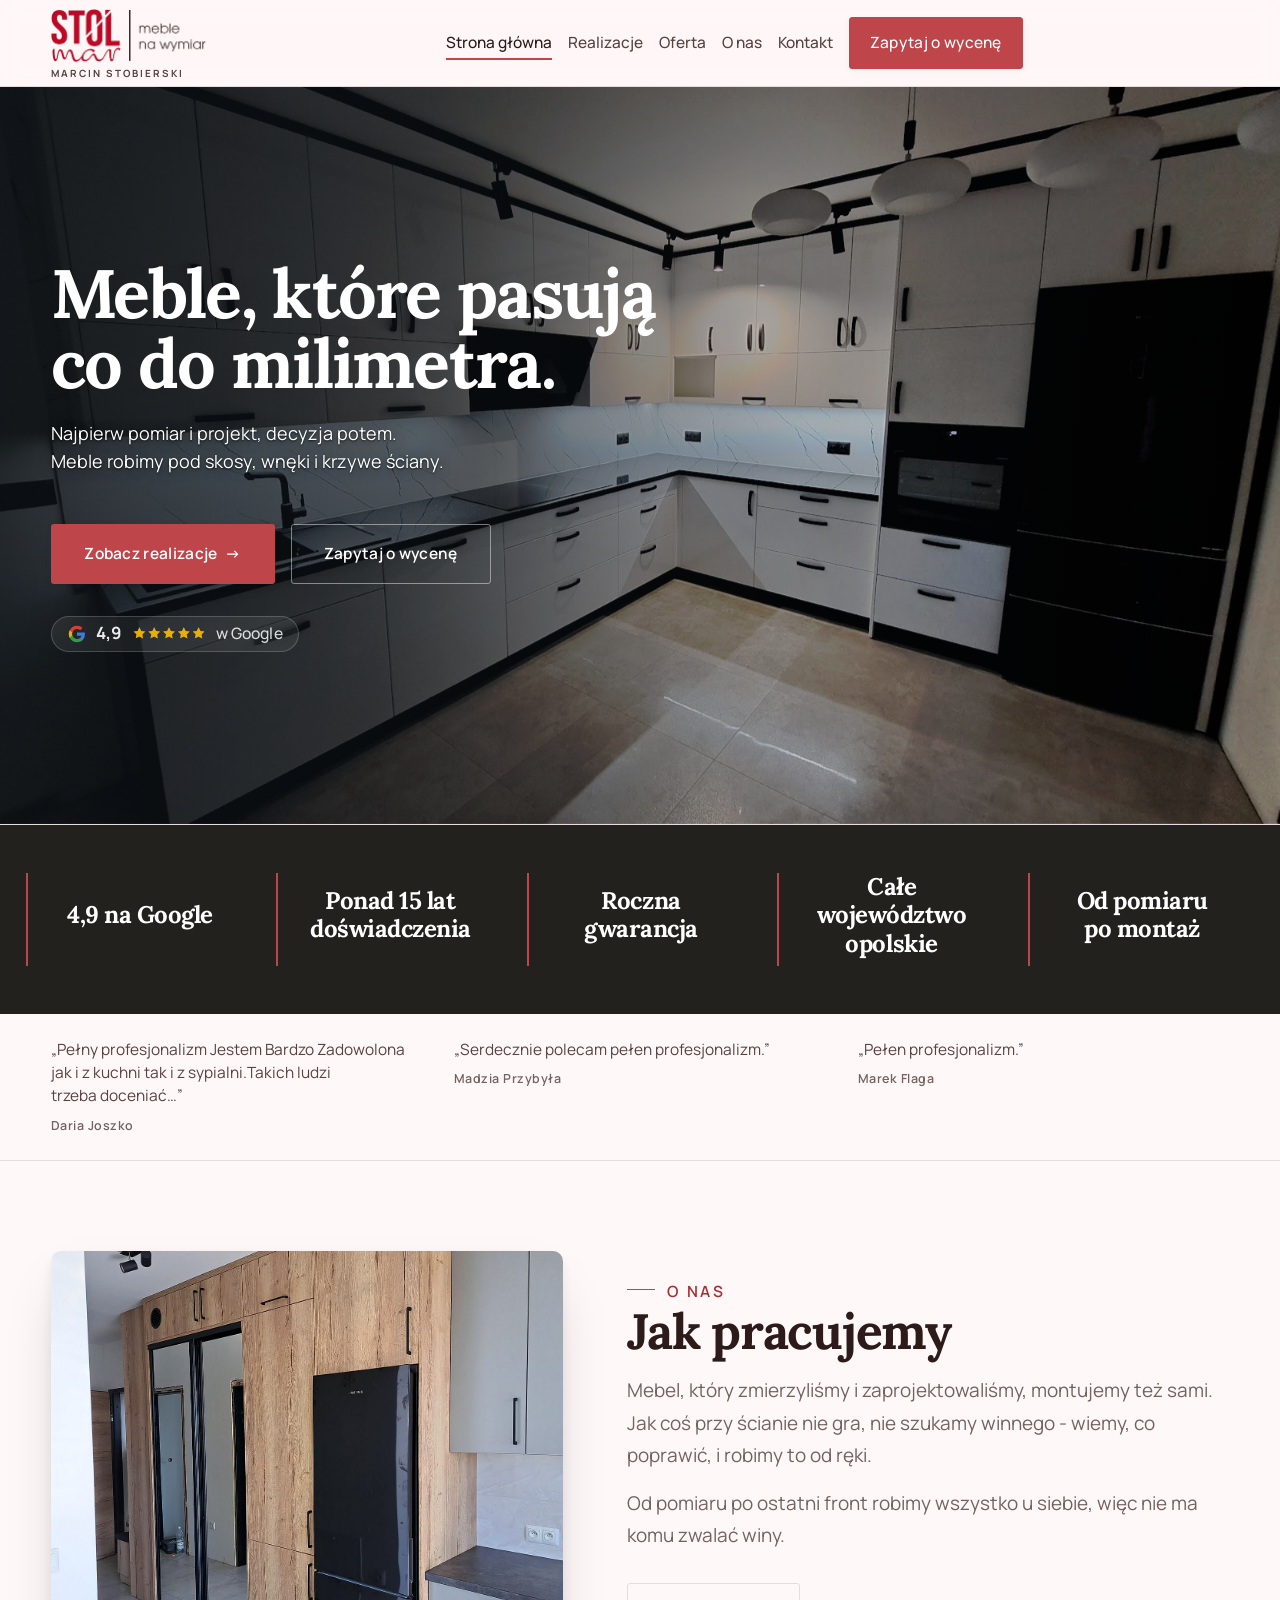
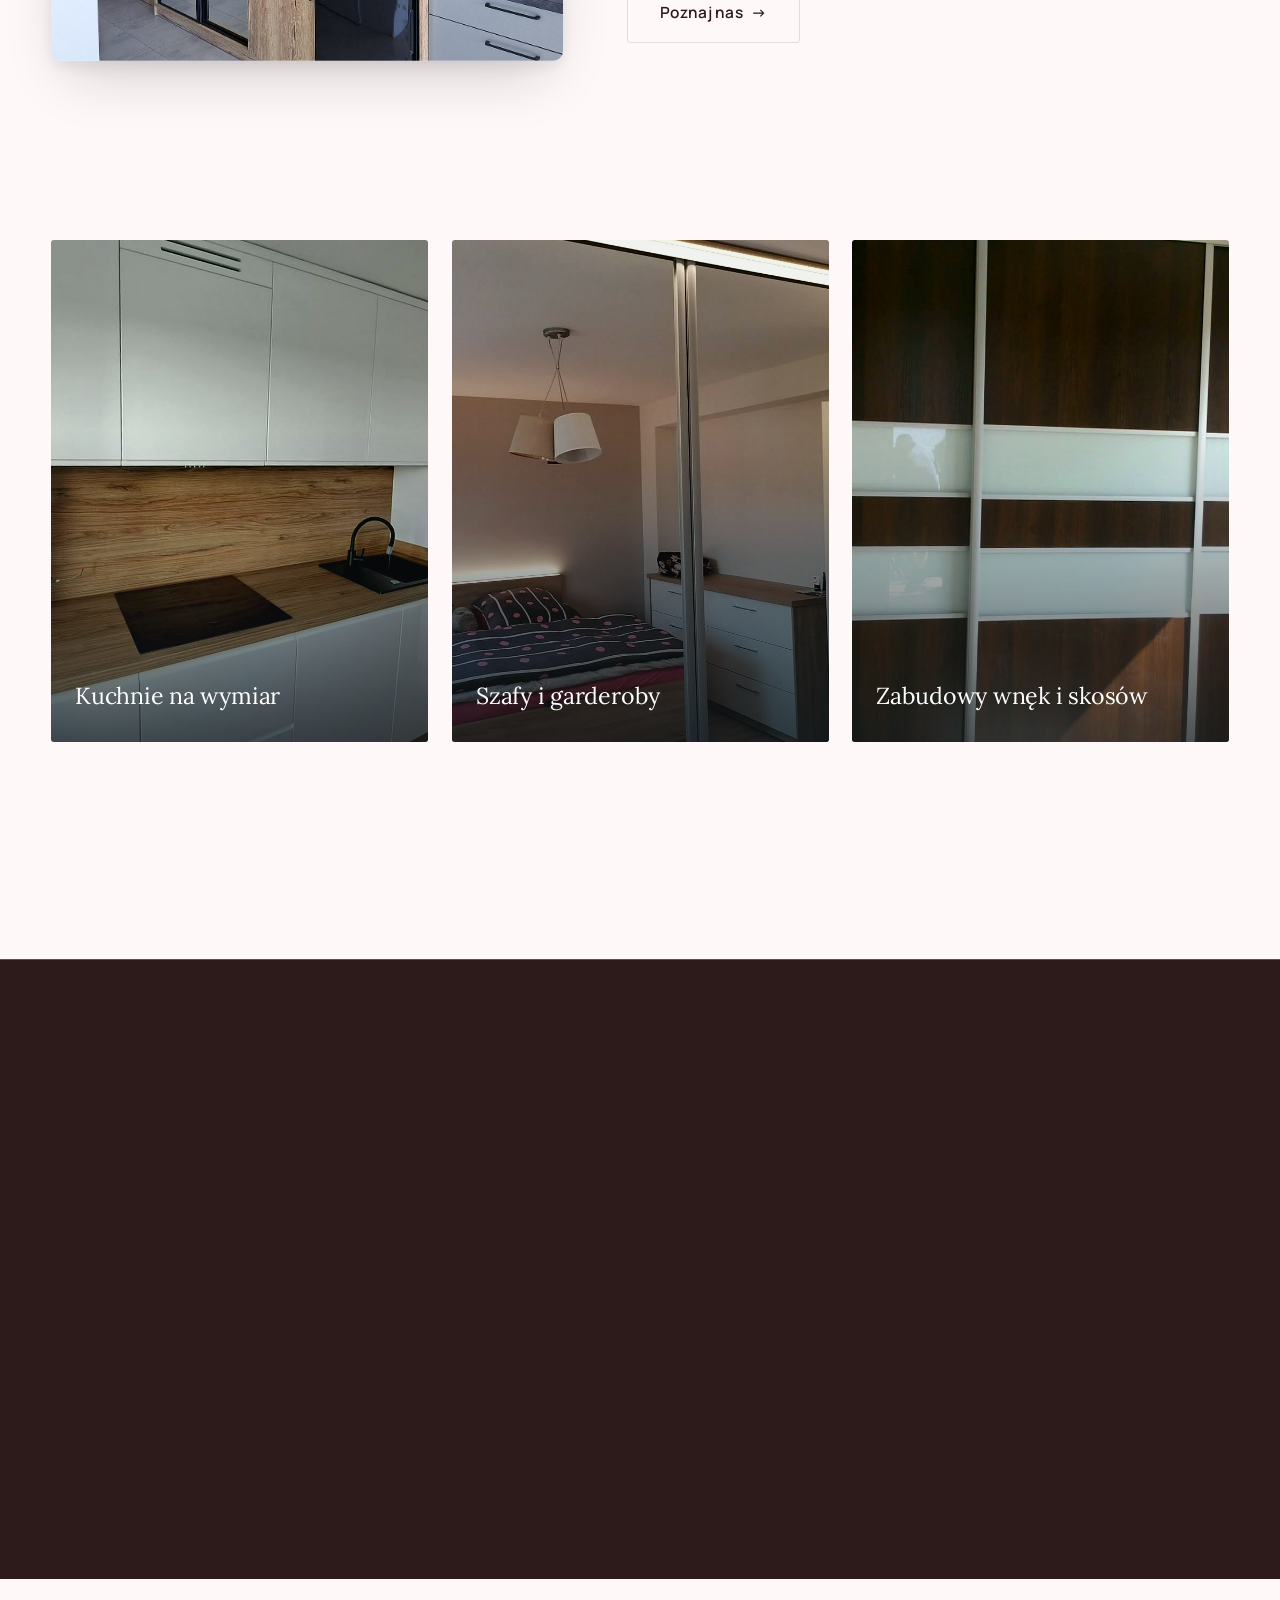
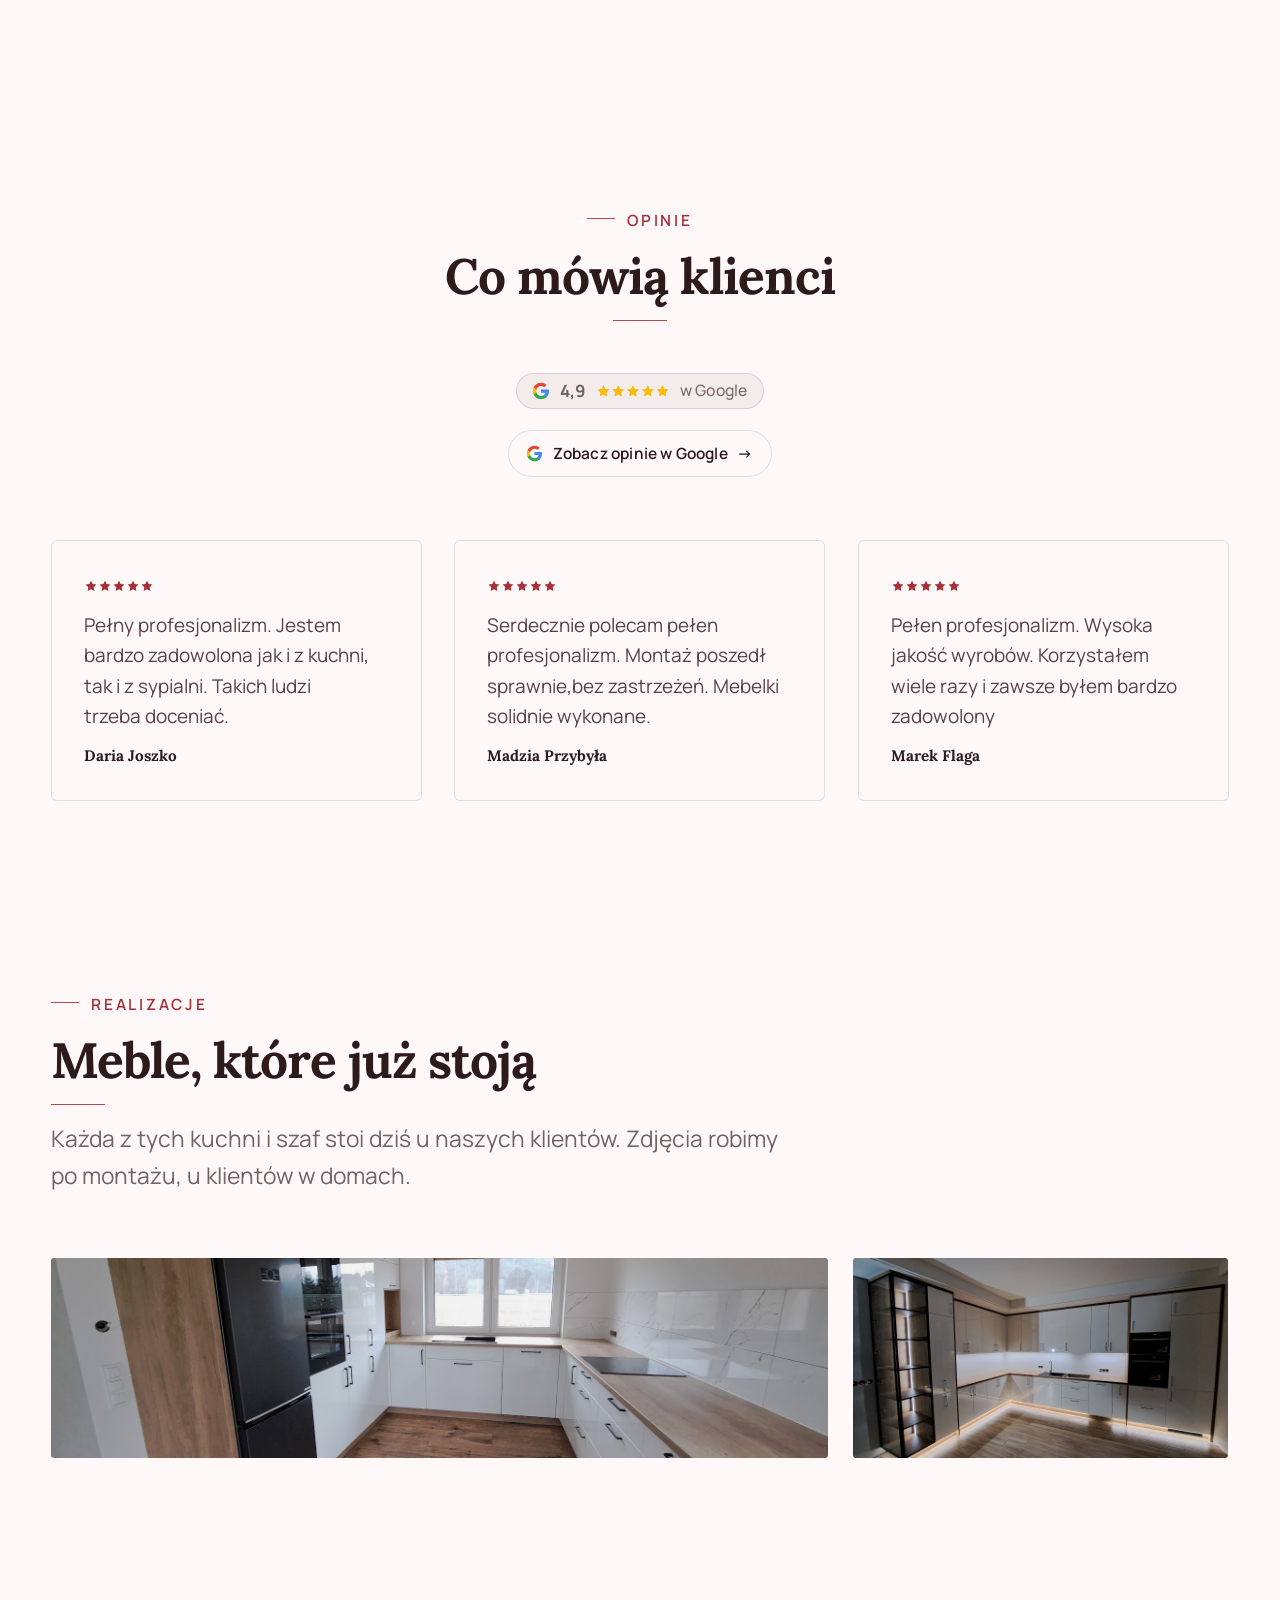
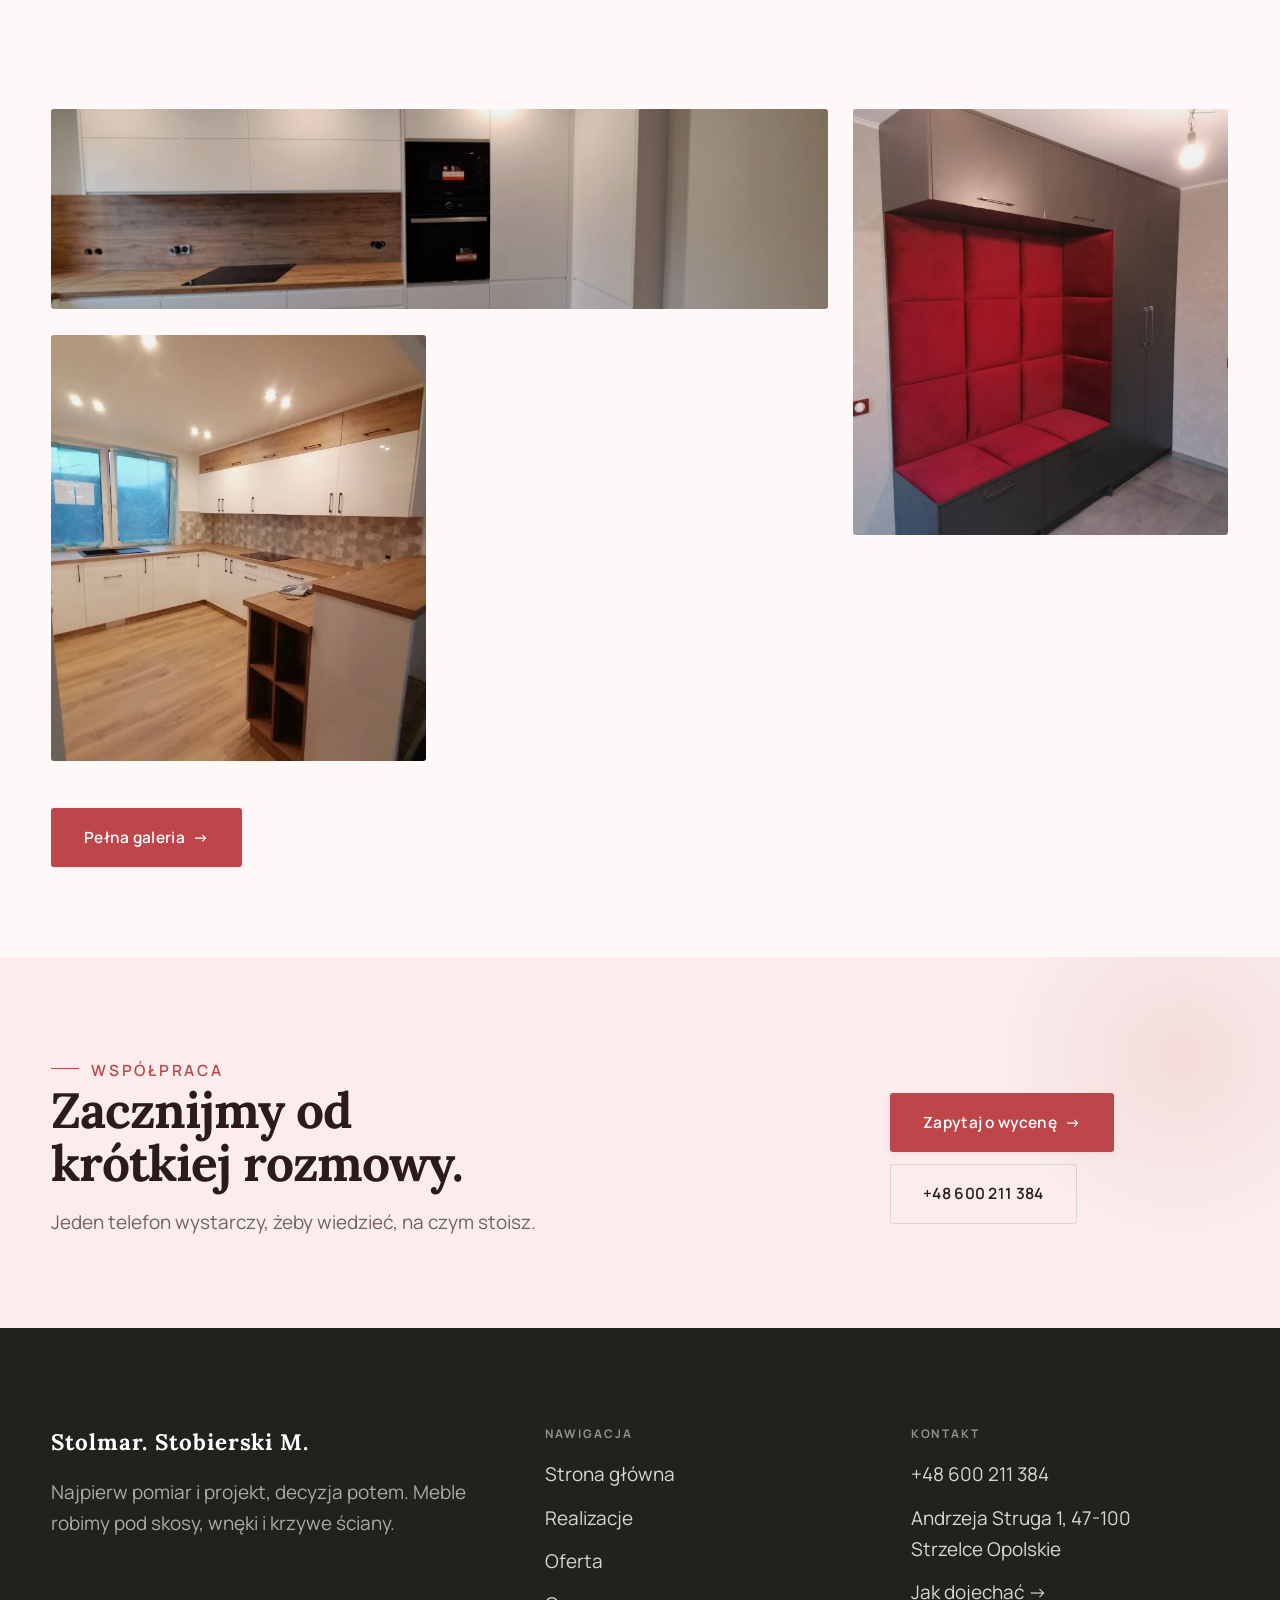
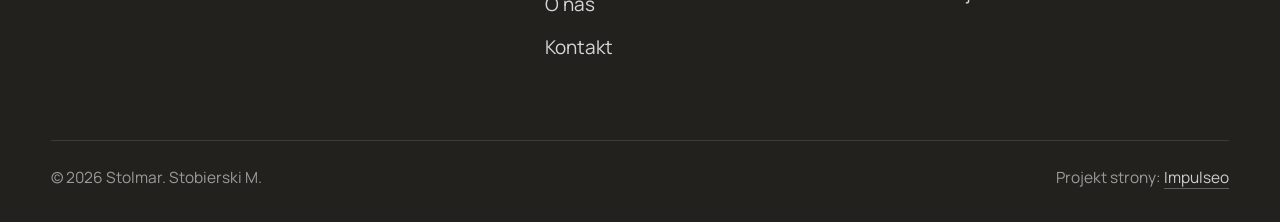
==== commit 74966e6a: "Teksty po decyzji klienta: firma zamiast pierwszej osoby, fakty z briefu, zdanie klienta o kuchni - " ====
--- a/index.html
+++ b/index.html
@@ -4,14 +4,14 @@
 <meta charset="UTF-8">
 <meta name="viewport" content="width=device-width, initial-scale=1.0">
 <title>Stolmar. Stobierski M. - meble na wymiar, kuchnie i szafy</title>
-<meta name="description" content="Meble na wymiar w Strzelcach Opolskich: kuchnie, szafy i zabudowy pod Twoje wnętrze. Bezpłatny pomiar i projekt, jedna cena, montaż z gwarancją. Zadzwoń: 600 211 384.">
+<meta name="description" content="Meble na wymiar w Strzelcach Opolskich: kuchnie, szafy i zabudowy pod Twoje wnętrze. Pomiar, projekt, wykonanie i montaż. Roczna gwarancja. Zadzwoń: 600 211 384.">
 <link rel="canonical" href="https://impulseo-pl.github.io/stolmar-stobierski-m/">
 <meta name="robots" content="noindex, nofollow">
 <meta property="og:type" content="website">
 <meta property="og:locale" content="pl_PL">
 <meta property="og:site_name" content="Stolmar. Stobierski M.">
 <meta property="og:title" content="Stolmar. Stobierski M. - meble na wymiar, kuchnie i szafy">
-<meta property="og:description" content="Meble na wymiar w Strzelcach Opolskich: kuchnie, szafy i zabudowy pod Twoje wnętrze. Bezpłatny pomiar i projekt, jedna cena, montaż z gwarancją. Zadzwoń: 600 211 384.">
+<meta property="og:description" content="Meble na wymiar w Strzelcach Opolskich: kuchnie, szafy i zabudowy pod Twoje wnętrze. Pomiar, projekt, wykonanie i montaż. Roczna gwarancja. Zadzwoń: 600 211 384.">
 <meta property="og:url" content="https://impulseo-pl.github.io/stolmar-stobierski-m/">
 <meta property="og:image" content="https://impulseo-pl.github.io/stolmar-stobierski-m/img/og.jpg">
 <meta property="og:image:width" content="1200">
@@ -46,7 +46,7 @@
   <div class="wrap">
     <div class="hero-copy">
       <h1>Meble, które pasują co do milimetra. </h1>
-      <p class="lead">Najpierw pomiar i projekt, decyzja potem. Mebel powstaje pod Twoje wnętrze - ze skosem i krzywą ścianą włącznie.</p>
+      <p class="lead">Najpierw pomiar i projekt, decyzja potem. Meble robimy pod skosy, wnęki i krzywe ściany.</p>
       <div class="hero-actions">
         <a href="realizacje.html" class="btn btn-accent">Zobacz realizacje <span class="arr">→</span></a>
         <a href="kontakt.html" class="btn btn-ghost btn-on-dark">Zapytaj o wycenę</a>
@@ -58,10 +58,10 @@
 <section class="strip n-5" style="padding-block:0">
   <div class="wrap">
     <div class="item reveal"><div class="k">4,9 na Google</div><div class="v"></div></div>
-    <div class="item reveal"><div class="k">Bezpłatny pomiar i projekt</div><div class="v"></div></div>
-    <div class="item reveal"><div class="k">Jedna cena za całość</div><div class="v"></div></div>
+    <div class="item reveal"><div class="k">Ponad 15 lat doświadczenia</div><div class="v"></div></div>
+    <div class="item reveal"><div class="k">Roczna gwarancja</div><div class="v"></div></div>
+    <div class="item reveal"><div class="k">Całe województwo opolskie</div><div class="v"></div></div>
     <div class="item reveal"><div class="k">Od pomiaru po montaż</div><div class="v"></div></div>
-    <div class="item reveal"><div class="k">Gwarancja na montaż</div><div class="v"></div></div>
   </div>
 </section>
 <section class="opinie-mini" aria-label="Opinie klientów">
@@ -78,9 +78,9 @@
     <div class="split-art reveal"><img src="img/g8.jpg" alt="Stolmar. Stobierski M. - realizacja" width="1600" height="1066" decoding="async"></div>
     <div class="split-copy reveal">
       <span class="eyebrow">O nas</span>
-      <h2>Jak pracuję</h2>
-      <p class="muted">Mebel, który zmierzyłem i zaprojektowałem, montuję też sam. Jak coś przy ścianie nie gra, nie szukam winnego - wiem, co poprawić, i robię to od ręki.</p>
-      <p class="muted">Jeden człowiek od pomiaru po ostatni front, więc nie ma komu zwalać winy.</p>
+      <h2>Jak pracujemy</h2>
+      <p class="muted">Mebel, który zmierzyliśmy i zaprojektowaliśmy, montujemy też sami. Jak coś przy ścianie nie gra, nie szukamy winnego - wiemy, co poprawić, i robimy to od ręki.</p>
+      <p class="muted">Od pomiaru po ostatni front robimy wszystko u siebie, więc nie ma komu zwalać winy.</p>
       <a href="o-nas.html" class="btn btn-ghost">Poznaj nas <span class="arr">→</span></a>
     </div>
   </div>
@@ -117,7 +117,7 @@
     <div class="head reveal">
       <span class="eyebrow">Realizacje</span>
       <h2>Meble, które już stoją</h2>
-      <p>Każda z tych kuchni i szaf u kogoś stoi i pracuje. Zdjęcia robię po montażu, jak zniknie ostatni karton.</p>
+      <p>Każda z tych kuchni i szaf stoi dziś u naszych klientów. Zdjęcia robimy po montażu, u klientów w domach.</p>
     </div>
     <div class="gallery">
       <div class="tile t-two3 reveal"><img src="img/g1.jpg" alt="Stolmar. Stobierski M." loading="lazy" width="1600" height="1200" decoding="async"></div>
@@ -152,7 +152,7 @@
     <div class="foot-grid">
       <div class="foot-brand">
         <div class="name">Stolmar. Stobierski M.</div>
-        <p>Najpierw pomiar i projekt, decyzja potem. Mebel powstaje pod Twoje wnętrze - ze skosem i krzywą ścianą włącznie.</p>
+        <p>Najpierw pomiar i projekt, decyzja potem. Meble robimy pod skosy, wnęki i krzywe ściany.</p>
       </div>
       <div class="foot-col">
         <h4>Nawigacja</h4>
--- a/assets/styles.css
+++ b/assets/styles.css
@@ -176,7 +176,7 @@
    geometrię wyzerować i wpisać połysk z nazwy - samo `display:none` gasiło efekt. */
 .nav-links a.btn::after{
   display:block;content:"";position:absolute;inset:0;z-index:-1;pointer-events:none;
-  inset:0;width:auto;height:auto;border-radius:inherit;   /* kasuje geometrię podkreślenia (width:0;height:1.5px) */
+  width:auto;height:auto;border-radius:inherit;   /* kasuje geometrię podkreślenia (width:0;height:1.5px) */
   background:linear-gradient(100deg,transparent 32%,rgba(255,255,255,.20) 50%,transparent 68%);
   translate:-120% 0}
 @media (prefers-reduced-motion:no-preference){
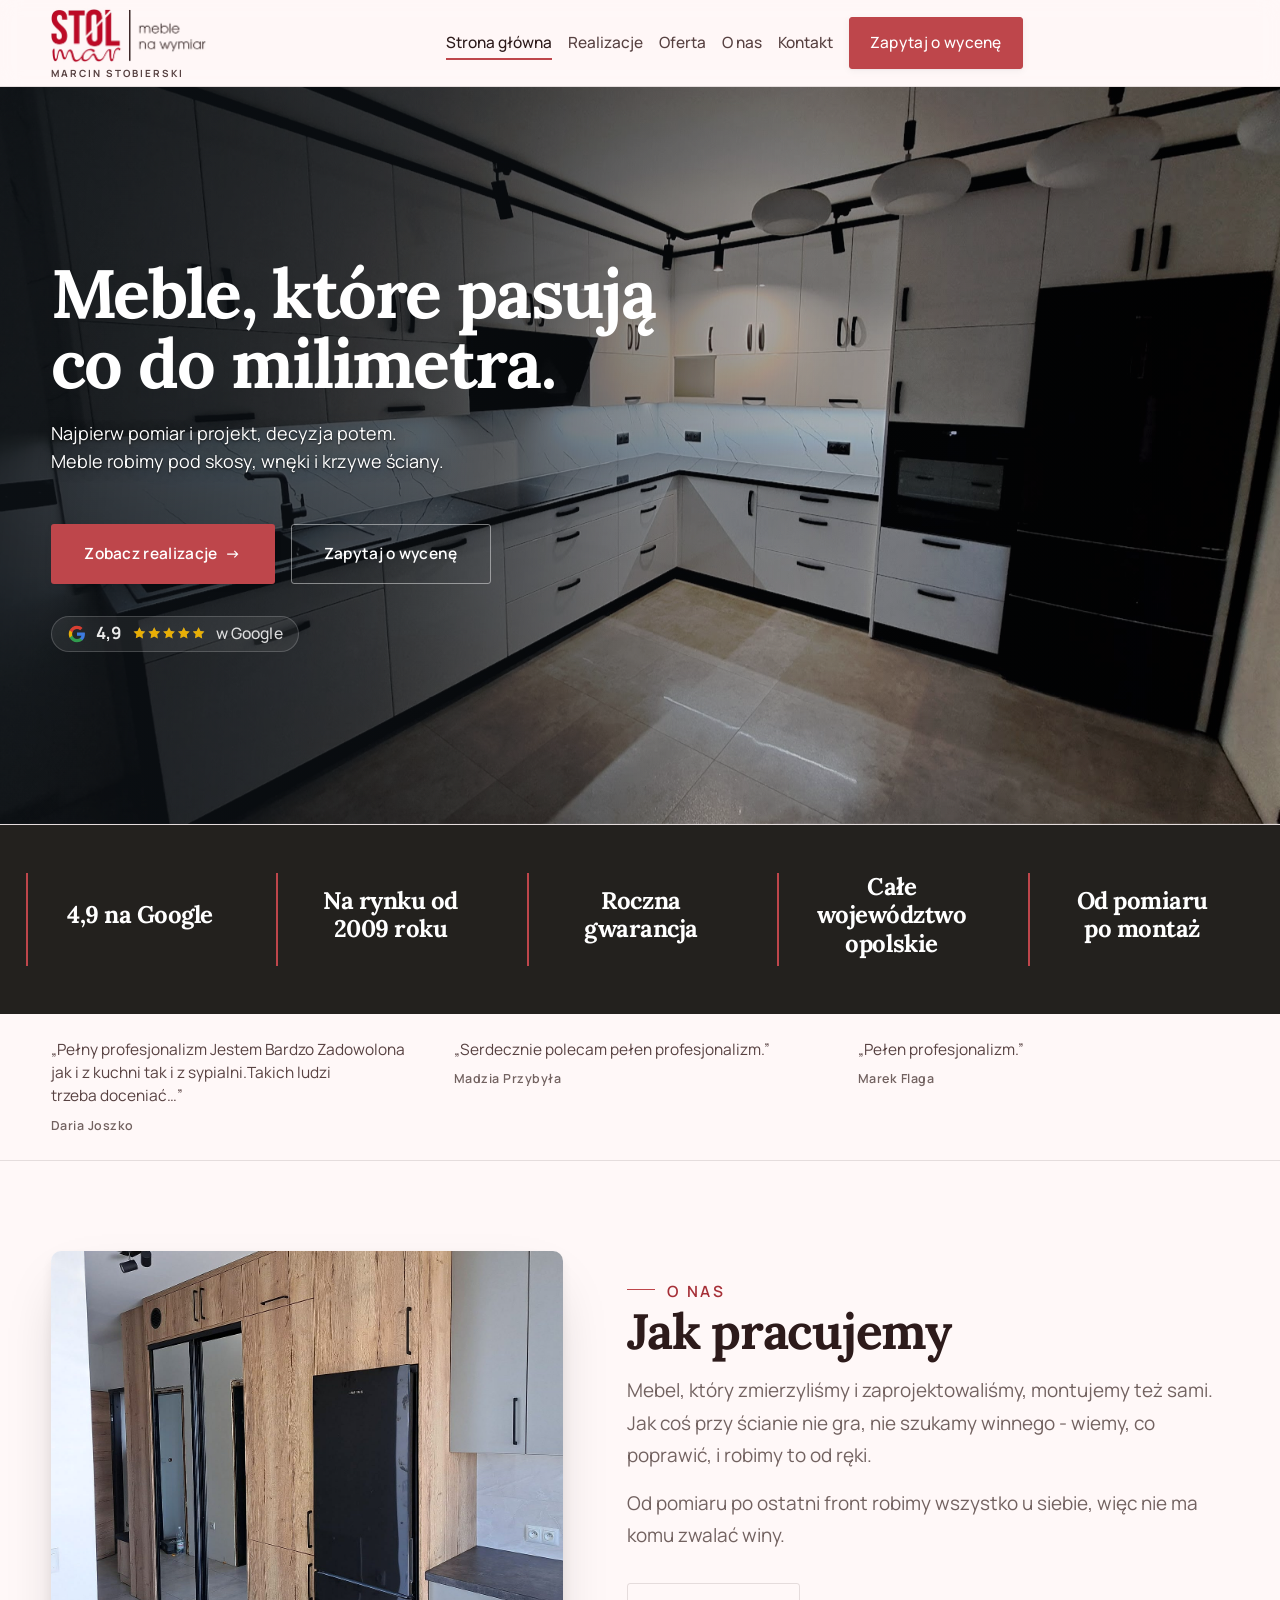
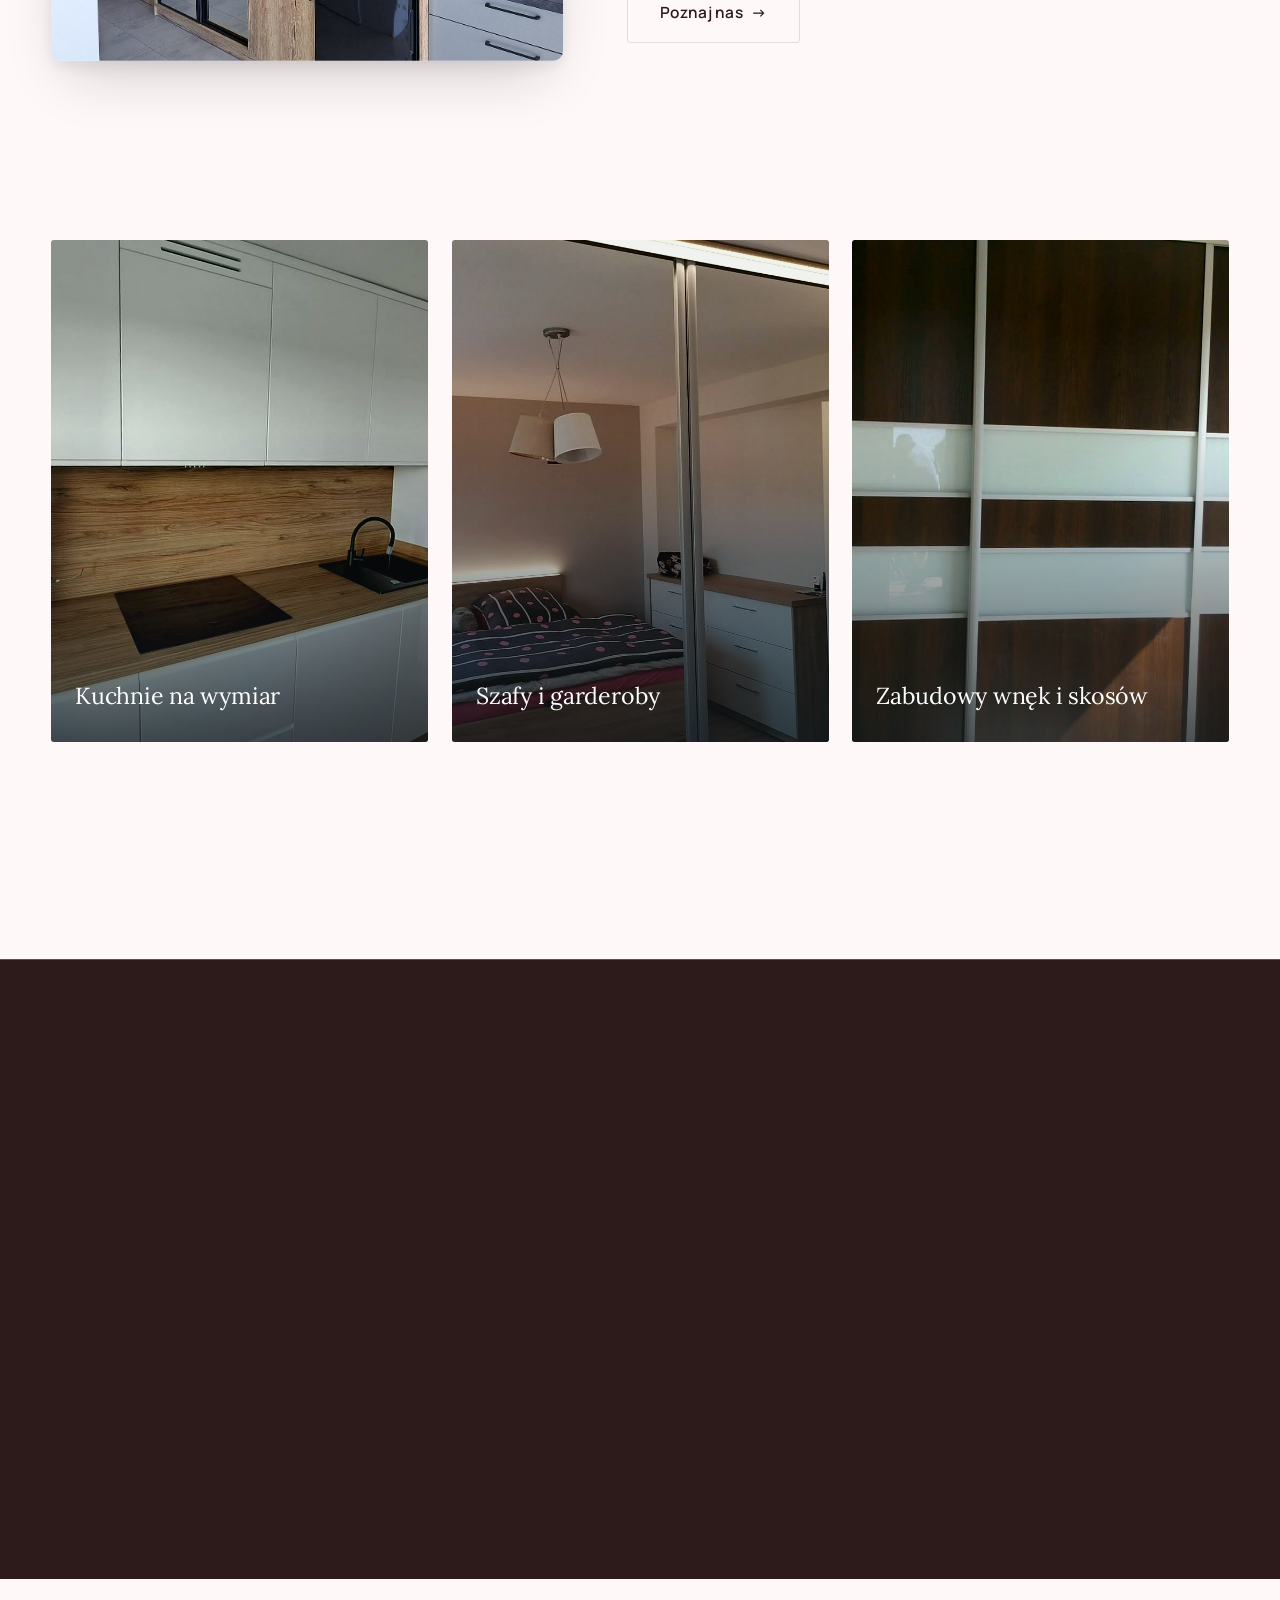
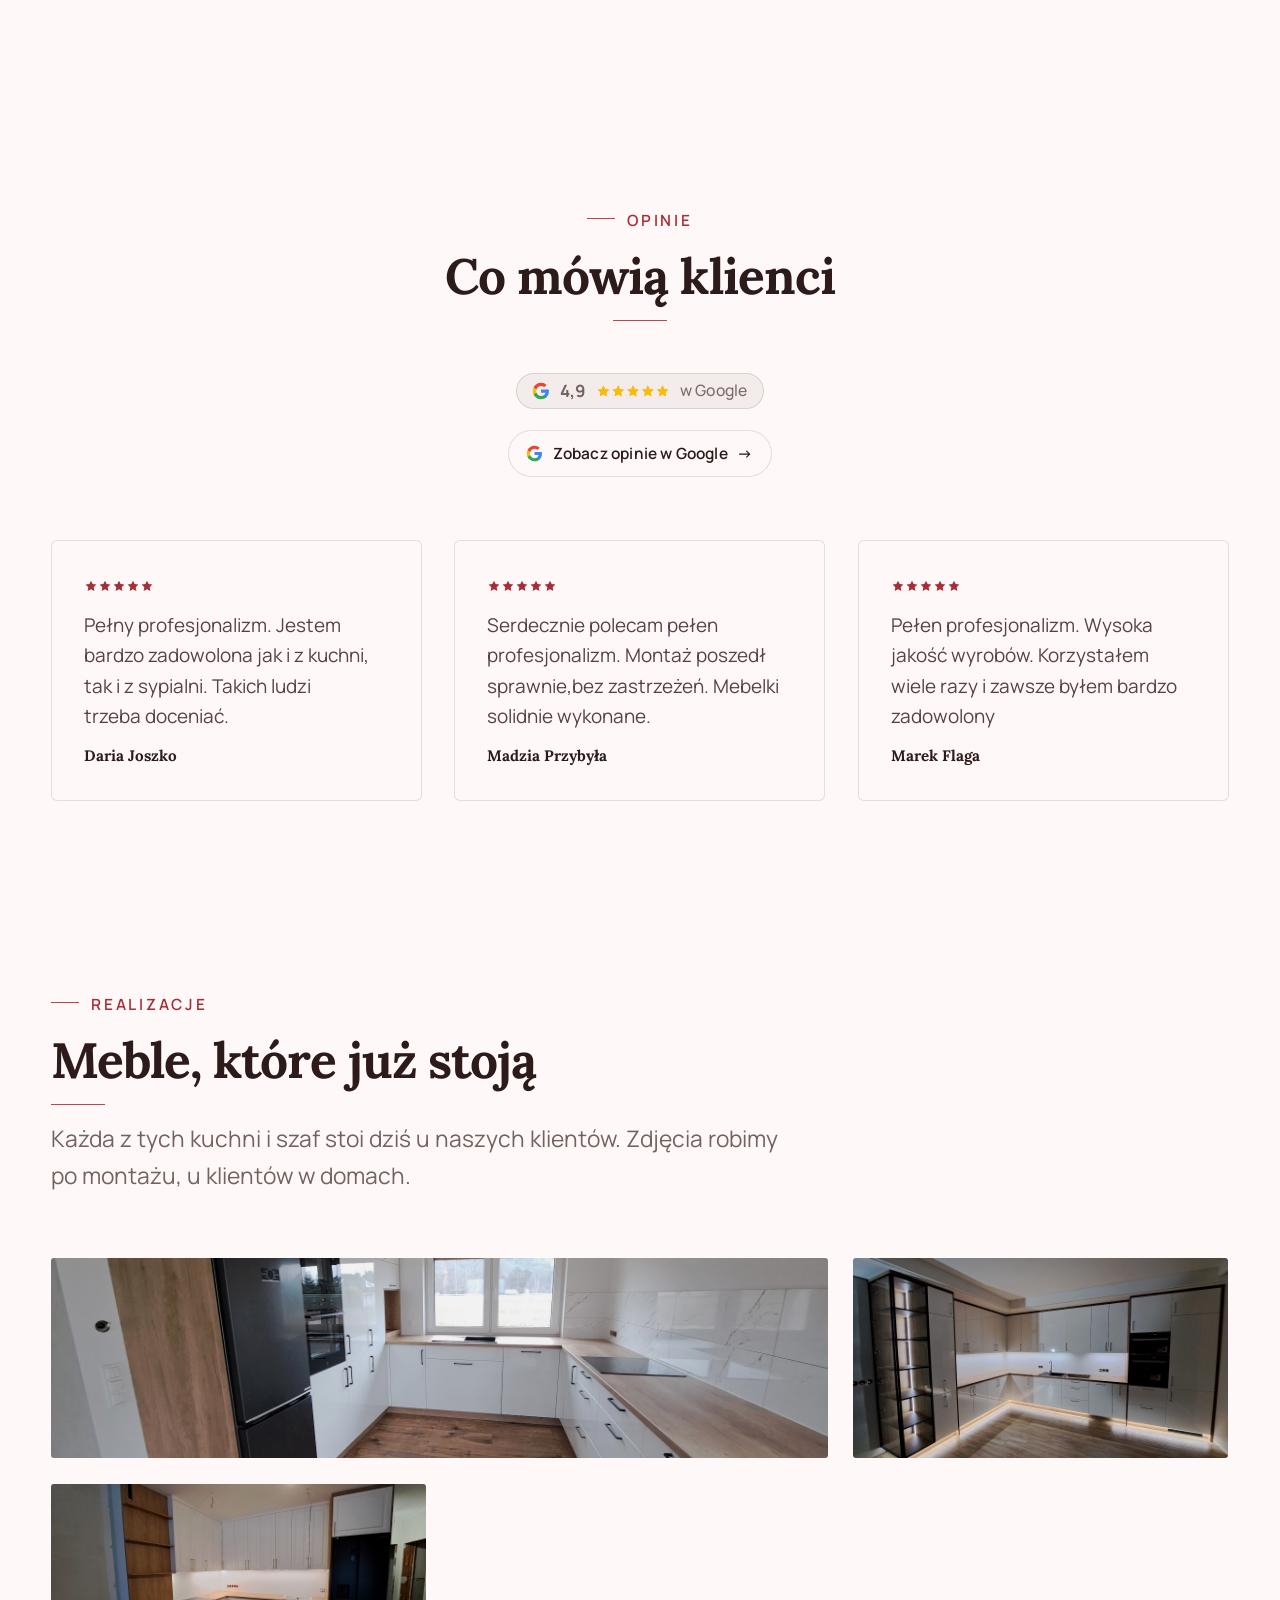
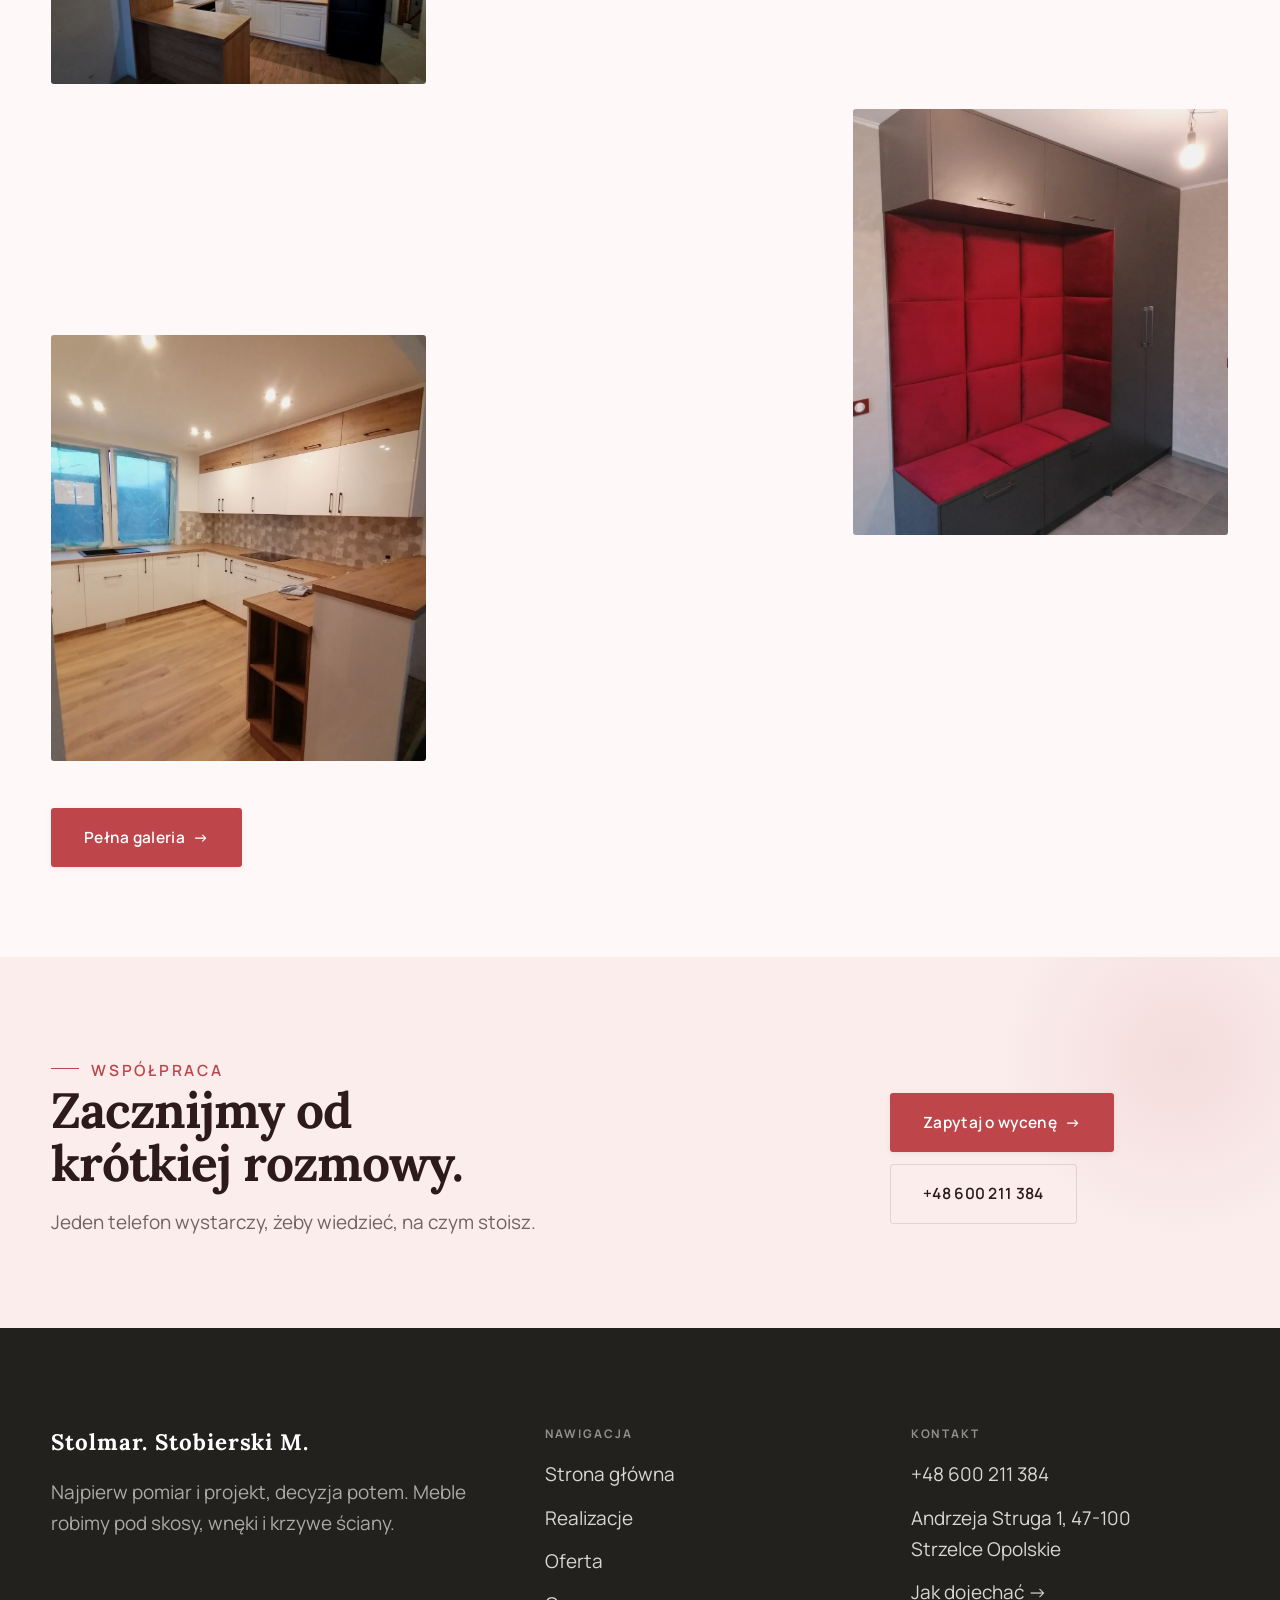
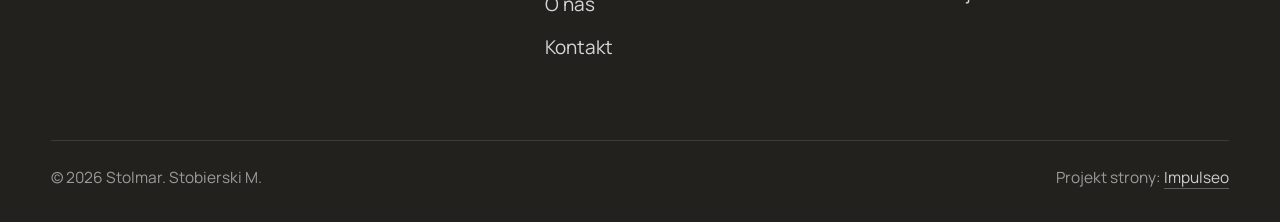
==== commit fcd216a9: "Staz firmy: 'od 2009 roku' zamiast 'ponad 15 lat' (potwierdzenie od Adama 04.09) Co-Authored-By: Cla" ====
--- a/index.html
+++ b/index.html
@@ -58,7 +58,7 @@
 <section class="strip n-5" style="padding-block:0">
   <div class="wrap">
     <div class="item reveal"><div class="k">4,9 na Google</div><div class="v"></div></div>
-    <div class="item reveal"><div class="k">Ponad 15 lat doświadczenia</div><div class="v"></div></div>
+    <div class="item reveal"><div class="k">Na rynku od 2009 roku</div><div class="v"></div></div>
     <div class="item reveal"><div class="k">Roczna gwarancja</div><div class="v"></div></div>
     <div class="item reveal"><div class="k">Całe województwo opolskie</div><div class="v"></div></div>
     <div class="item reveal"><div class="k">Od pomiaru po montaż</div><div class="v"></div></div>
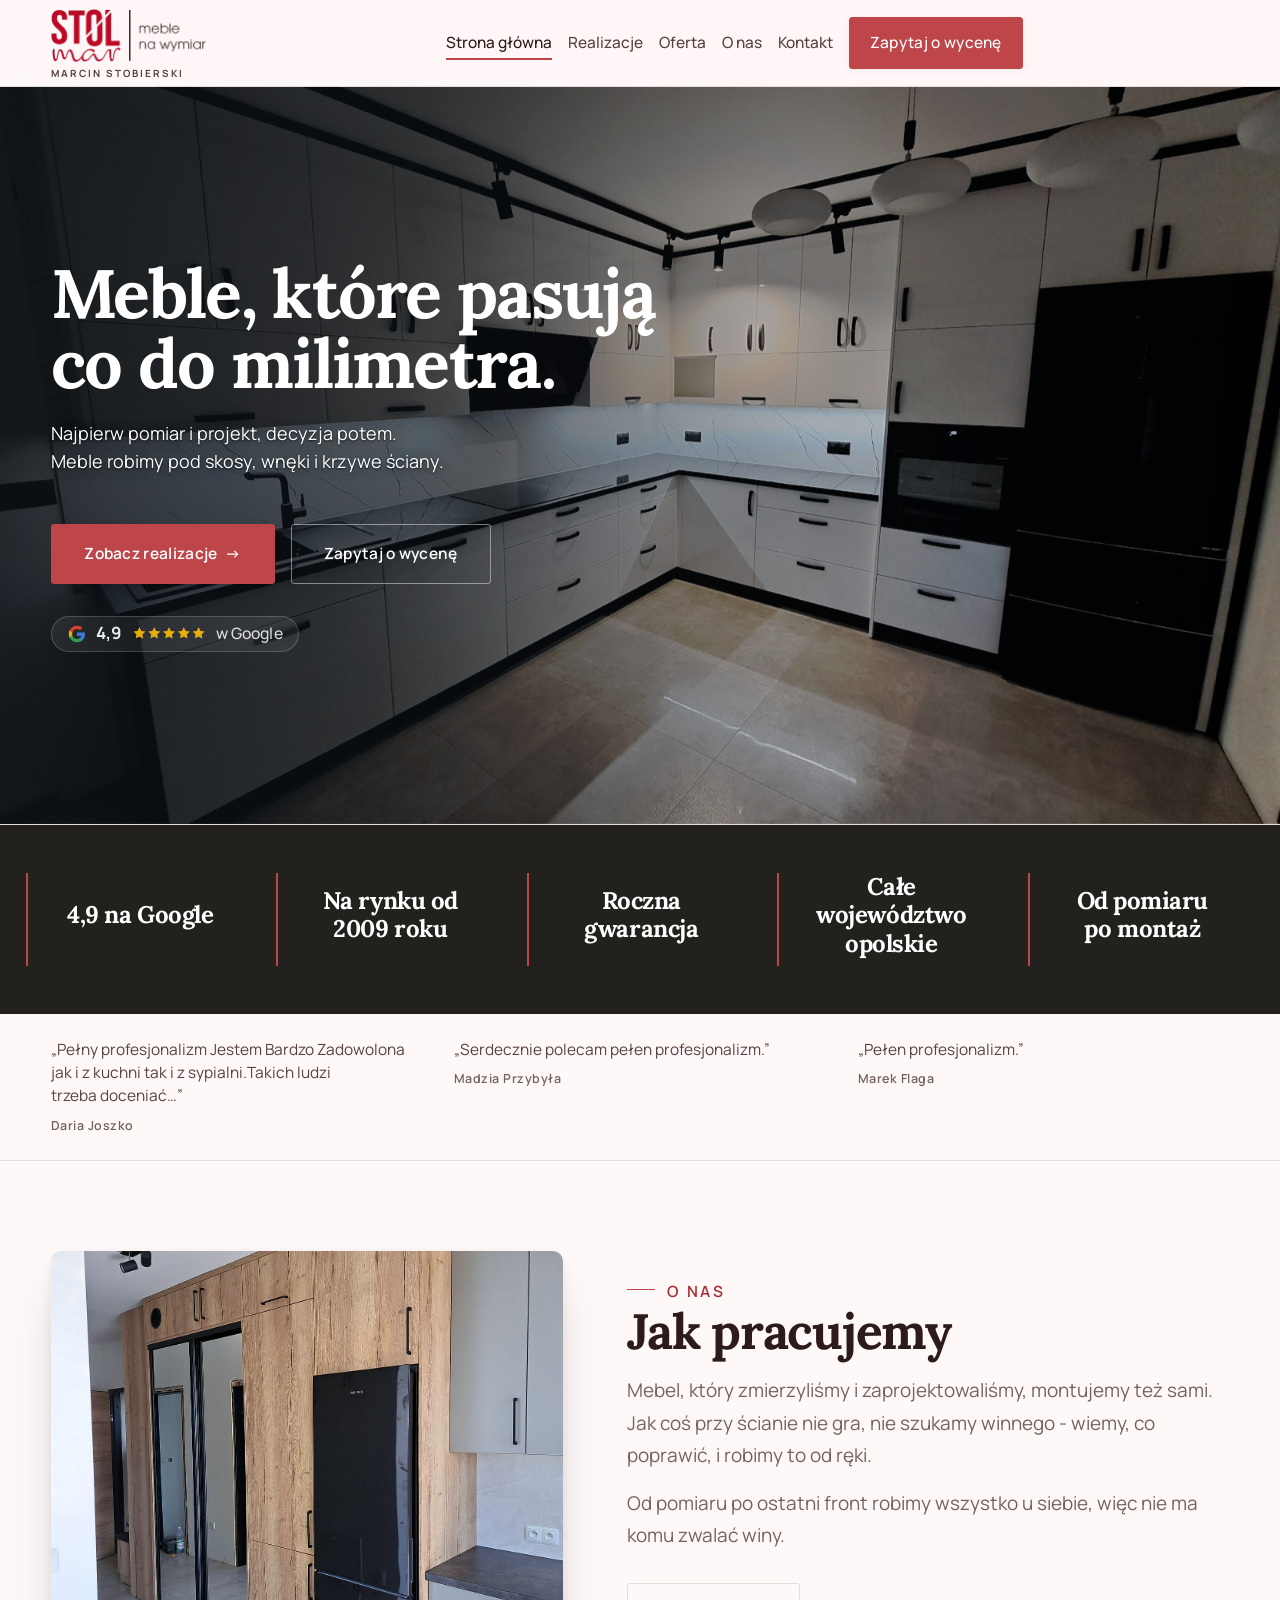
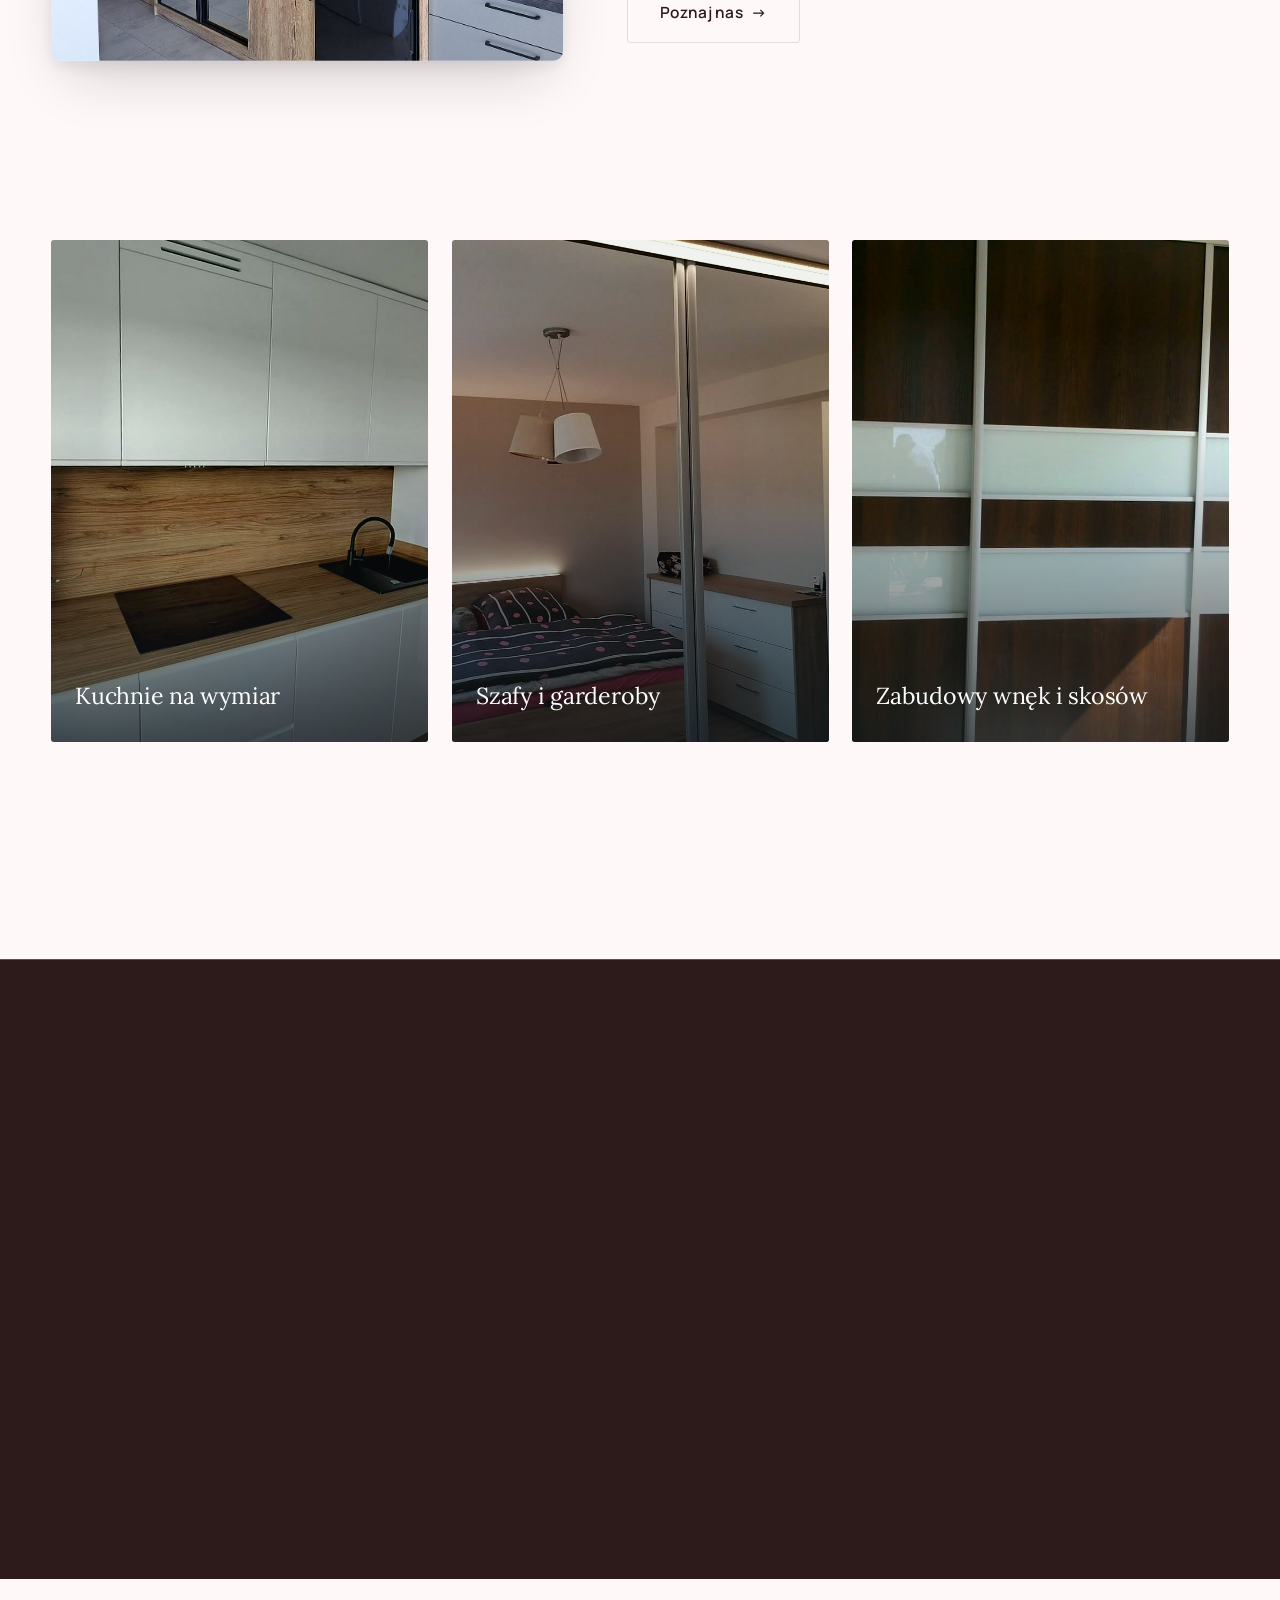
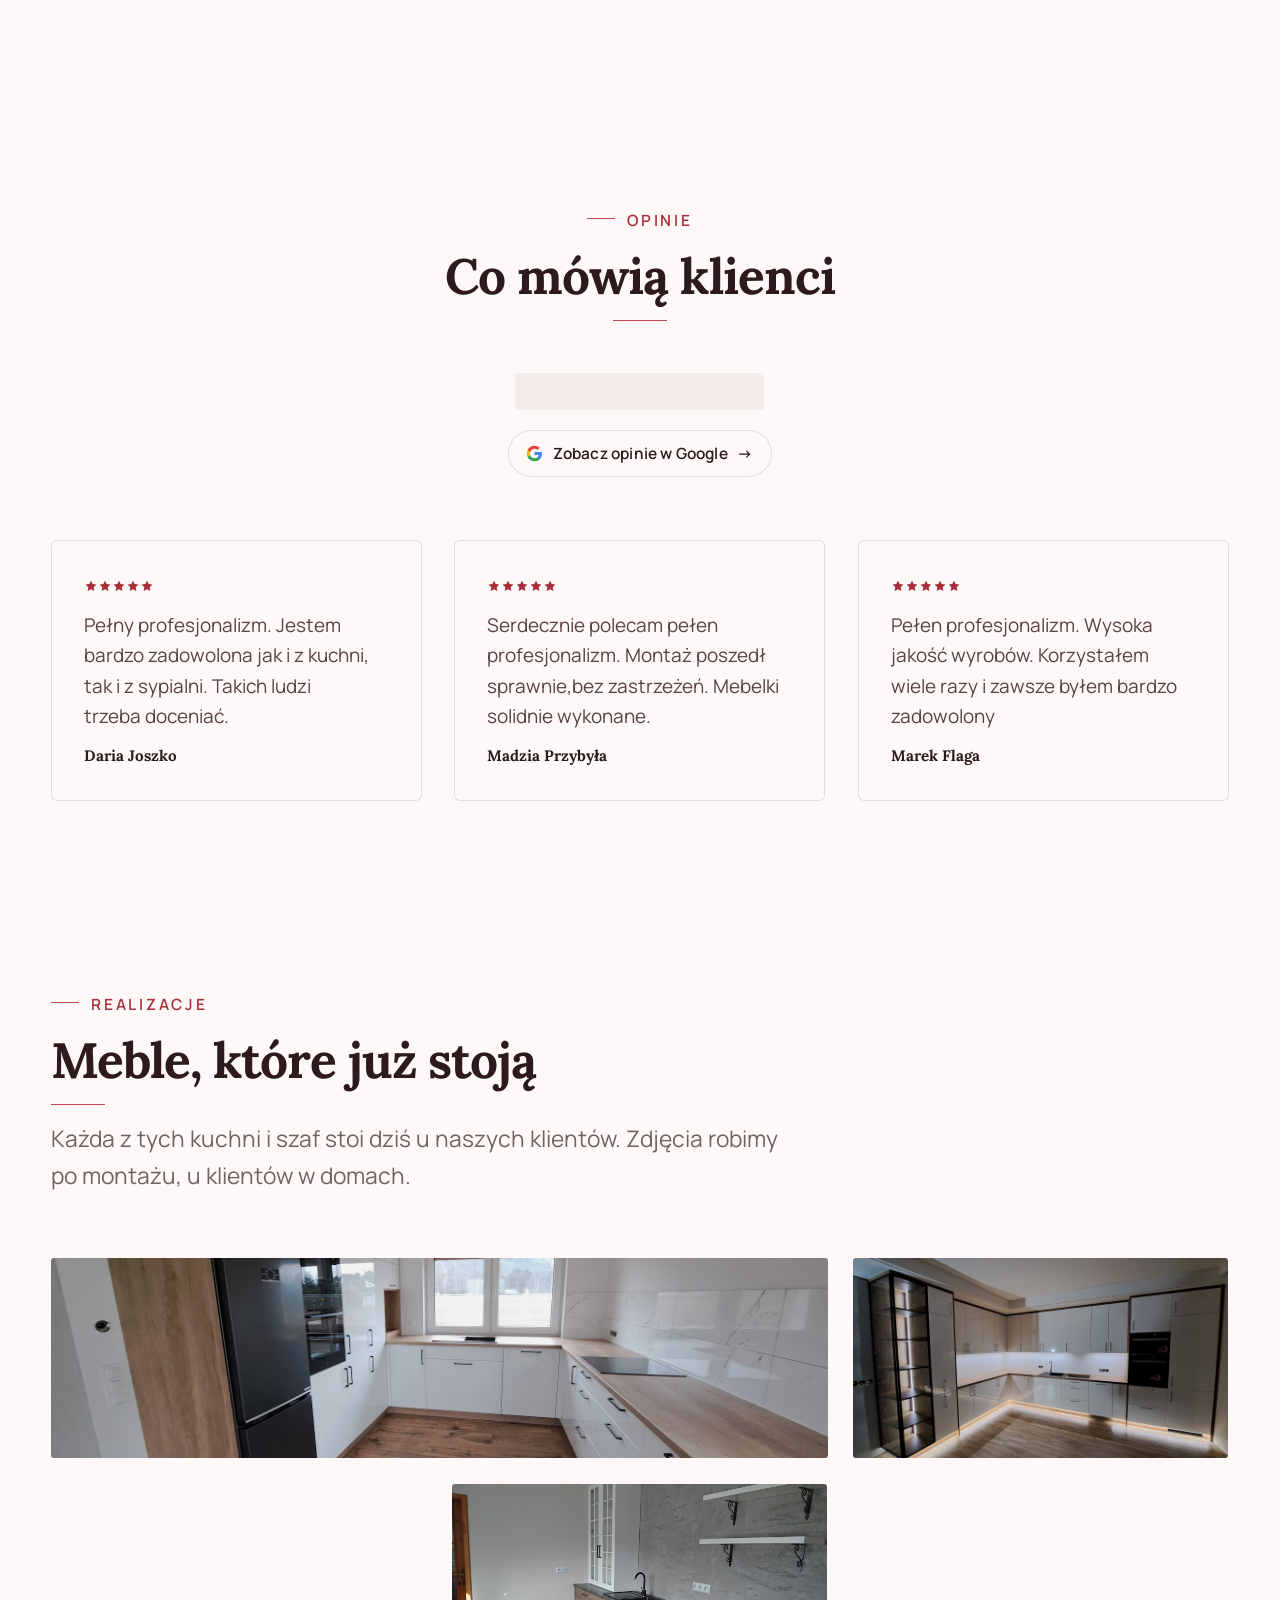
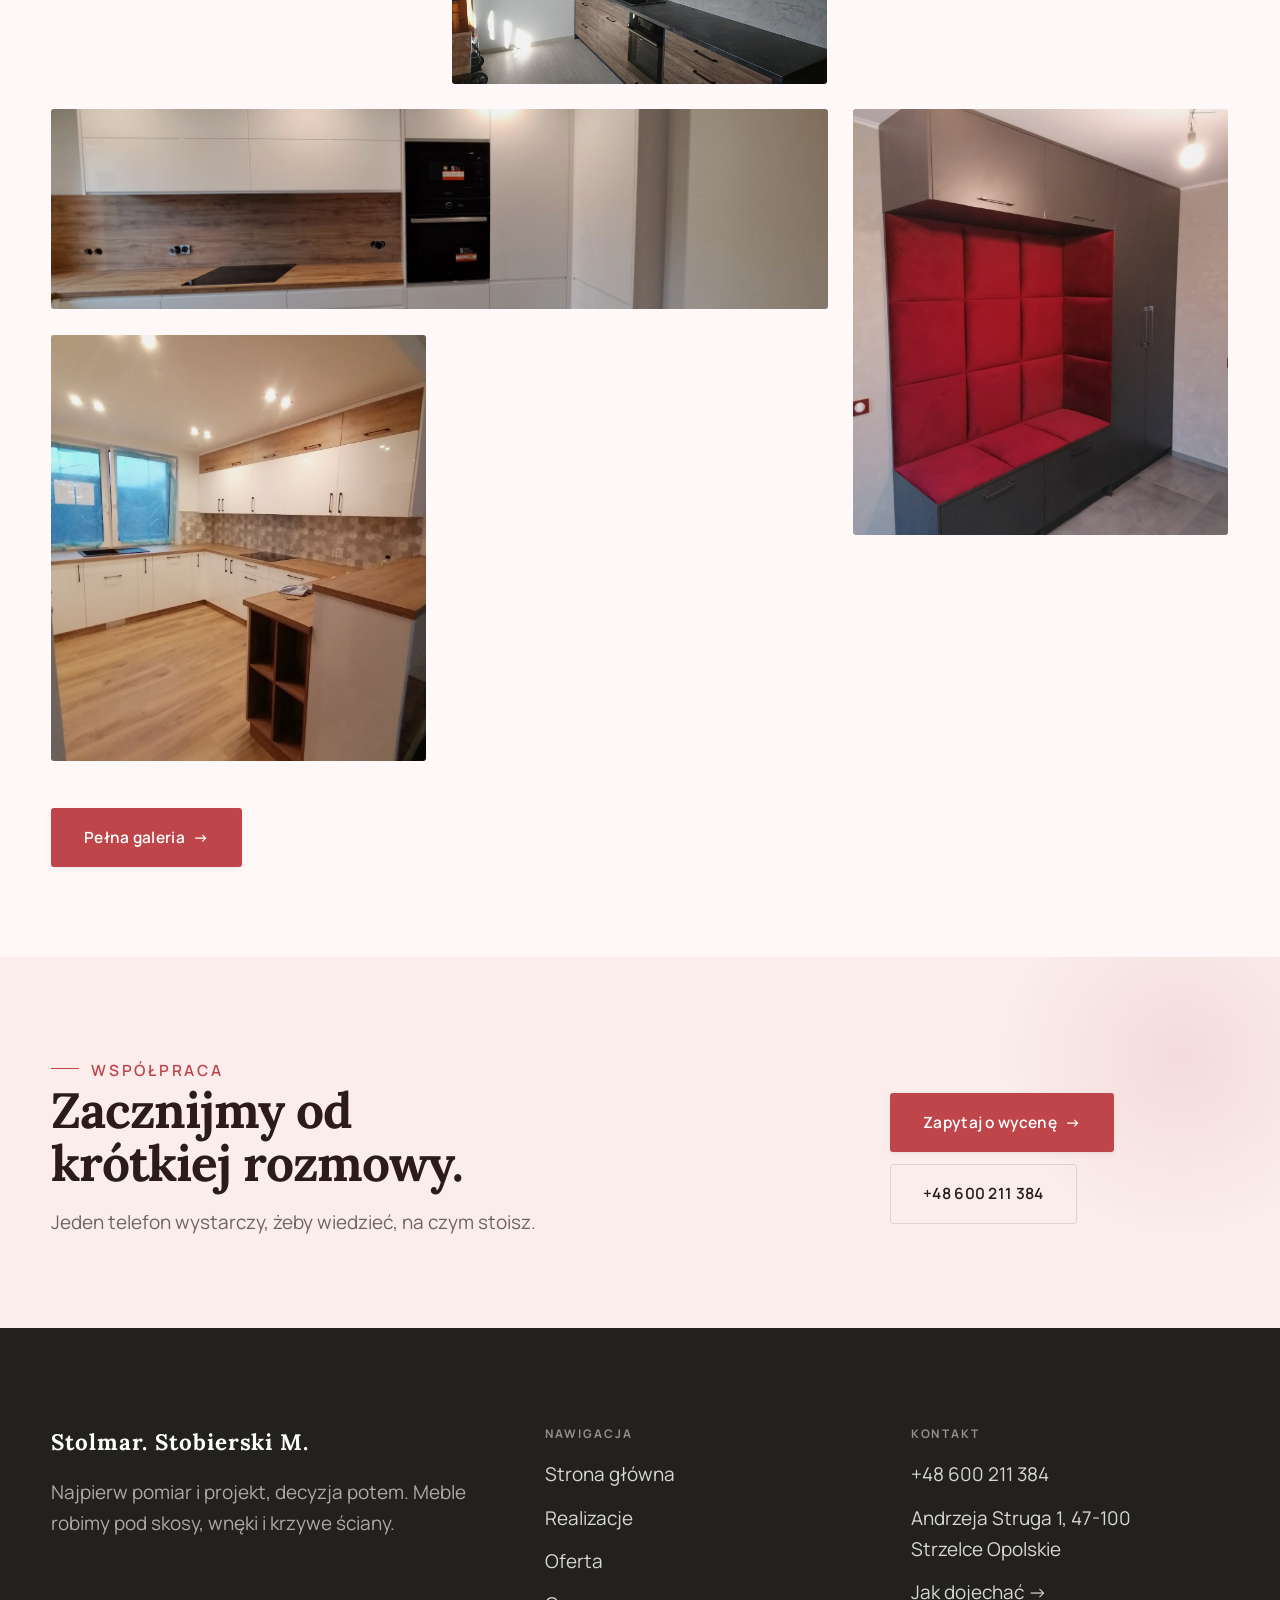
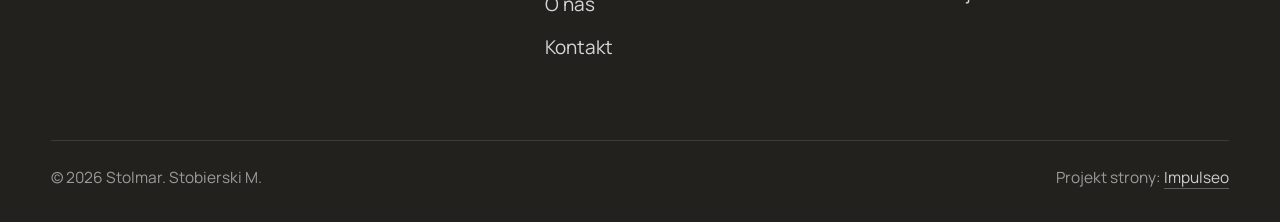
==== commit f0d359eb: "Realizacje: filtry kategorii + powiekszanie zdjecia po kliknieciu 58 zdjec w jednej scianie znaczylo" ====
--- a/index.html
+++ b/index.html
@@ -178,6 +178,6 @@
 <div class="sticky-reserve"><a class="sr-book" href="kontakt.html">Zapytaj o wycenę</a><a class="sr-call" href="tel:+48600211384" aria-label="Zadzwoń"><svg class="ico-tel" width="16" height="16" viewBox="0 0 24 24" fill="none" aria-hidden="true"><path d="M6.6 10.8a15.5 15.5 0 0 0 6.6 6.6l2.2-2.2a1 1 0 0 1 1-.24 11.4 11.4 0 0 0 3.6.58 1 1 0 0 1 1 1V20a1 1 0 0 1-1 1A17 17 0 0 1 3 4a1 1 0 0 1 1-1h3.5a1 1 0 0 1 1 1c0 1.25.2 2.46.58 3.6a1 1 0 0 1-.25 1l-2.23 2.2Z" fill="currentColor"/></svg></a></div>
 <div class="demo-wazne" data-do="2026-08-20" data-cykl="3" hidden><svg class="dw-ico" width="13" height="13" viewBox="0 0 24 24" fill="none" aria-hidden="true"><circle cx="12" cy="12" r="8.6" stroke="currentColor" stroke-width="1.8"/><path d="M12 7.2V12l3.3 2" stroke="currentColor" stroke-width="1.8" stroke-linecap="round"/></svg><span class="dw-txt"></span></div>
 
-<script src="assets/main.js"></script>
+<script src="assets/main.js?v=20260910"></script>
 </body>
 </html>
--- a/assets/styles.css
+++ b/assets/styles.css
@@ -339,6 +339,62 @@
 .gallery-masonry .m-tile img{width:100%;height:auto;display:block}
 .gallery-masonry .m-tile .cap{position:absolute;left:0;right:0;bottom:0;padding:var(--space-4);color:#fff;background:linear-gradient(0deg,rgba(0,0,0,.55),transparent);font-size:var(--text-sm)}
 .gallery-masonry .m-tile .cap small{display:block;font-weight:400;opacity:.78;letter-spacing:.04em;text-transform:uppercase;font-size:.66rem;margin-top:3px}
+
+/* ---------- FILTRY GALERII (realizacje) ----------
+   Pasek startuje z atrybutem `hidden` i odsłania go dopiero JS: bez skryptu guziki
+   byłyby martwe, a galeria i tak pokazuje komplet. `[hidden]` musi mieć własną regułę,
+   bo `display:flex` z klasy wygrałoby z domyślnym `display:none` przeglądarki. */
+.gal-filtry{display:flex;flex-wrap:wrap;gap:var(--space-2);margin-bottom:var(--space-6)}
+.gal-filtry[hidden]{display:none}
+.gf{font-family:inherit;font-size:var(--text-sm);font-weight:600;line-height:1.2;color:var(--ink-soft);
+  background:#fff;border:var(--hairline);border-radius:999px;padding:11px 20px;cursor:pointer;
+  transition:color var(--dur) var(--ease),background var(--dur) var(--ease),border-color var(--dur) var(--ease)}
+/* licznik trzyma TEN SAM kolor co etykieta - osobna, jaśniejsza szarość spadała
+   poniżej 4,5:1 na aktywnym guziku (bramka wyglądu liczy kontrast z pikseli). */
+.gf .n{font-weight:500;font-variant-numeric:tabular-nums;opacity:1}
+@media(hover:hover){.gf:hover{border-color:var(--accent);color:var(--accent-d)}}
+.gf[aria-pressed="true"]{background:var(--accent);border-color:var(--accent);color:#fff}
+.gf:focus-visible{outline:2px solid var(--accent);outline-offset:2px}
+/* ukrycie kafla przy filtrowaniu: display:none, bo column-count przelicza kolumny
+   dopiero gdy element WYPADNIE z układu - przy visibility/height zostają dziury. */
+.gallery-masonry .m-tile.off{display:none}
+.gallery-masonry .m-tile{cursor:zoom-in}
+.gallery-masonry .m-tile:focus-visible{outline:2px solid var(--accent);outline-offset:3px}
+.gal-pusto{color:var(--ink-soft);font-size:var(--text-base)}
+
+/* ---------- POWIĘKSZENIE ZDJĘCIA (lightbox) ----------
+   Pisany od zera, zero bibliotek z zewnątrz. Otwiera się z galerii, chodzi
+   strzałkami/Esc/gestem, a nawigacja trzyma się AKTUALNIE przefiltrowanego zbioru. */
+html.lb-lock,body.lb-lock{overflow:hidden}
+.lb{position:fixed;inset:0;z-index:120;display:none;align-items:center;justify-content:center;
+  padding:clamp(14px,3vw,40px);background:rgba(20,18,16,.95);
+  opacity:0;transition:opacity .2s var(--ease)}
+.lb.open{display:flex}
+.lb.shown{opacity:1}
+.lb-fig{margin:0;display:flex;flex-direction:column;align-items:center;gap:var(--space-4);max-width:100%}
+.lb-img{max-width:100%;max-height:calc(100vh - 200px);width:auto;height:auto;
+  border-radius:var(--r-md);box-shadow:0 30px 80px -24px rgba(0,0,0,.75)}
+.lb-cap{color:#fff;text-align:center;font-size:var(--text-base);font-weight:600;max-width:60ch}
+.lb-cap .lb-nr{display:block;margin-top:4px;font-weight:400;color:rgba(255,255,255,.78);font-size:var(--text-sm)}
+.lb-btn{position:absolute;display:grid;place-items:center;width:54px;height:54px;padding:0;
+  border:1px solid rgba(255,255,255,.3);border-radius:50%;background:rgba(255,255,255,.12);
+  color:#fff;cursor:pointer;transition:background var(--dur) var(--ease),border-color var(--dur) var(--ease)}
+@media(hover:hover){.lb-btn:hover{background:rgba(255,255,255,.24);border-color:rgba(255,255,255,.55)}}
+.lb-btn:focus-visible{outline:2px solid #fff;outline-offset:3px}
+.lb-btn svg{width:24px;height:24px}
+.lb-close{top:clamp(12px,2vw,22px);right:clamp(12px,2vw,22px)}
+.lb-prev{left:clamp(12px,2.4vw,28px);top:50%;transform:translateY(-50%)}
+.lb-next{right:clamp(12px,2.4vw,28px);top:50%;transform:translateY(-50%)}
+/* telefon: strzałki schodzą na dół, pod kciuk, i rosną - w rogu ekranu nikt ich nie trafia */
+@media(max-width:760px){
+  /* `env(safe-area-inset-bottom)` odsuwa strzalki od paska gestow iPhone'a */
+  .lb-prev,.lb-next{top:auto;bottom:max(18px,env(safe-area-inset-bottom));transform:none;width:60px;height:60px}
+  .lb-prev{left:calc(50% - 78px)}
+  .lb-next{right:calc(50% - 78px)}
+  .lb-img{max-height:calc(100vh - 260px)}
+  .lb-cap{font-size:var(--text-sm)}
+}
+@media(prefers-reduced-motion:reduce){.lb{transition:none}}
 .tile{position:relative;overflow:hidden;border-radius:var(--r-md);box-shadow:var(--sh-sm);
   transition:transform var(--dur) var(--ease),box-shadow var(--dur) var(--ease)}
 .tile img{width:100%;height:100%;object-fit:cover;
